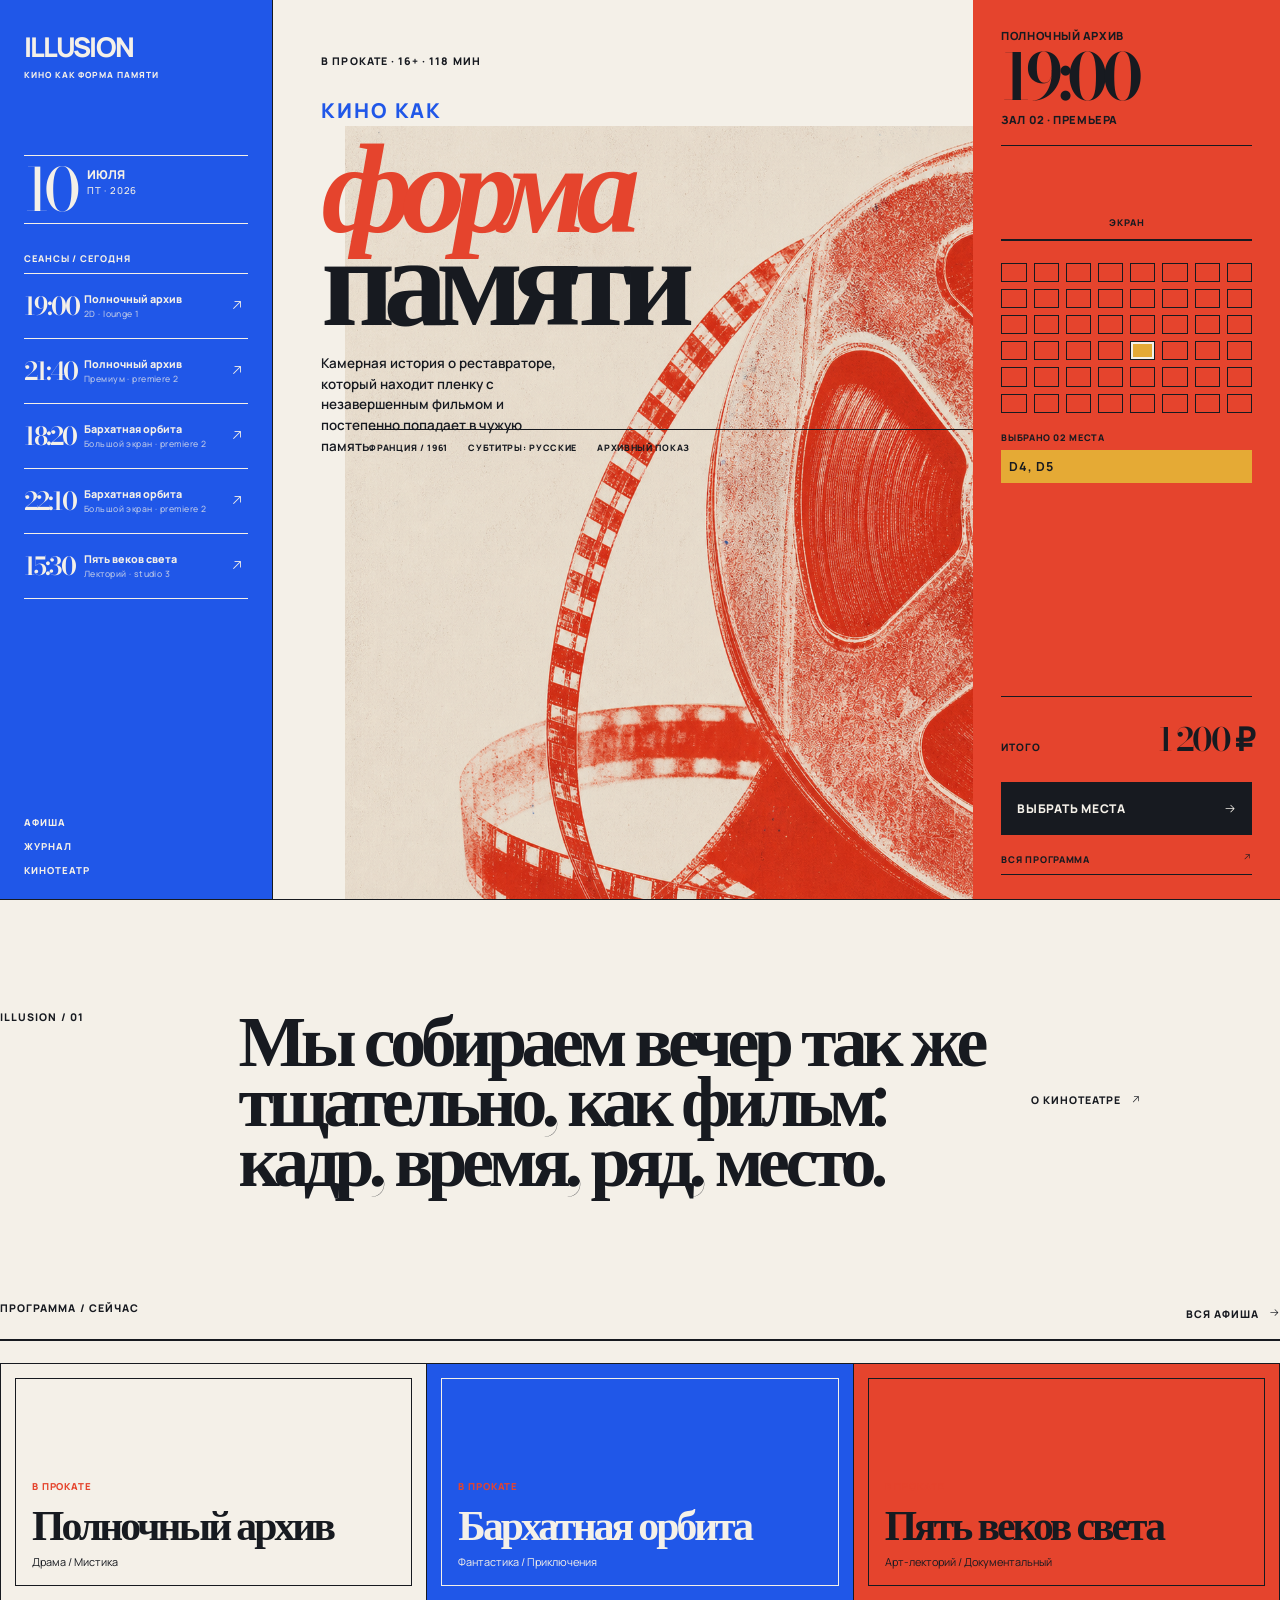
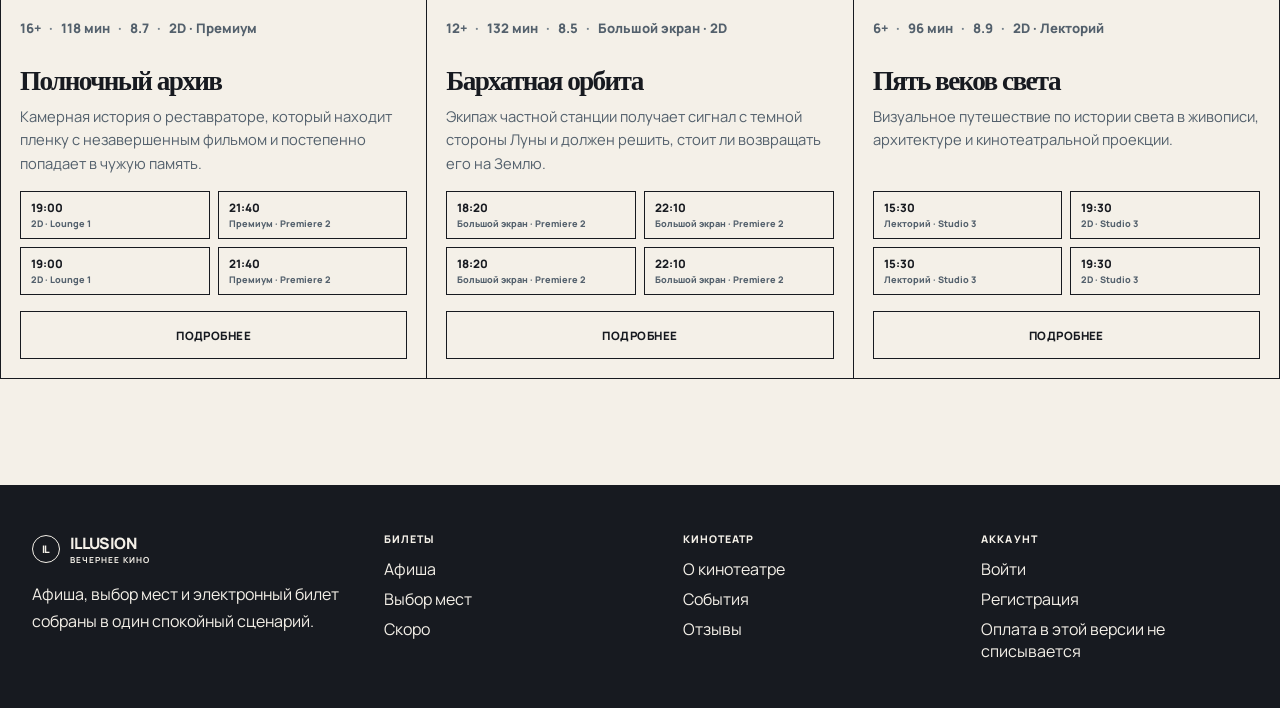
==== index.html @ bfe4eec3 "Publish static ILLUSION Vercel build" ====
<!doctype html>
<html lang="ru">
  <head>
    <meta charset="UTF-8" />
    <meta name="viewport" content="width=device-width, initial-scale=1.0" />
    <meta
      name="description"
      content="ILLUSION Cinema - афиша, выбор мест и электронный билет для камерного кинотеатра."
    />
    <title>ILLUSION Cinema - афиша и билеты</title>
    <link rel="preconnect" href="https://fonts.googleapis.com" />
    <link rel="preconnect" href="https://fonts.gstatic.com" crossorigin />
    <link
      href="https://fonts.googleapis.com/css2?family=Cormorant+Garamond:wght@600;700&family=Manrope:wght@400;500;600;700;800&display=swap"
      rel="stylesheet"
    />
    <script type="module" crossorigin src="/assets/main-D0uCwnhY.js"></script>
    <link rel="stylesheet" crossorigin href="/assets/main-C3A4e_gf.css">
  </head>
  <body data-page="home">
    <div id="site-header"></div>
    <main id="app" tabindex="-1"></main>
    <div id="site-footer"></div>
    <div id="toast-root" aria-live="polite" aria-atomic="true"></div>
  </body>
</html>
---- assets/main-C3A4e_gf.css ----
@import "https://fonts.googleapis.com/css2?family=Bodoni+Moda:opsz,wght@6..96,500;6..96,600;6..96,700&family=Manrope:wght@400;500;600;700;800&display=swap";@font-face{font-family:Phosphor;src:url(/assets/Phosphor-DtdjzkpE.woff2)format("woff2"),url(/assets/Phosphor-BdqudwT5.woff)format("woff"),url(/assets/Phosphor-CDxgqcPu.ttf)format("truetype"),url(/assets/Phosphor-BXRFlF4V.svg#Phosphor)format("svg");font-weight:400;font-style:normal;font-display:block}.ph{speak:never;font-variant:normal;text-transform:none;letter-spacing:0;-webkit-font-feature-settings:"liga";-moz-font-feature-settings:"liga=1";-moz-font-feature-settings:"liga";-ms-font-feature-settings:"liga" 1;font-feature-settings:"liga";-webkit-font-variant-ligatures:discretionary-ligatures;font-variant-ligatures:discretionary-ligatures;-webkit-font-smoothing:antialiased;-moz-osx-font-smoothing:grayscale;font-style:normal;font-weight:400;line-height:1;font-family:Phosphor!important}.ph.ph-acorn:before{content:""}.ph.ph-address-book:before{content:""}.ph.ph-address-book-tabs:before{content:""}.ph.ph-air-traffic-control:before{content:""}.ph.ph-airplane:before{content:""}.ph.ph-airplane-in-flight:before{content:""}.ph.ph-airplane-landing:before{content:""}.ph.ph-airplane-takeoff:before{content:""}.ph.ph-airplane-taxiing:before{content:""}.ph.ph-airplane-tilt:before{content:""}.ph.ph-airplay:before{content:""}.ph.ph-alarm:before{content:""}.ph.ph-alien:before{content:""}.ph.ph-align-bottom:before{content:""}.ph.ph-align-bottom-simple:before{content:""}.ph.ph-align-center-horizontal:before{content:""}.ph.ph-align-center-horizontal-simple:before{content:""}.ph.ph-align-center-vertical:before{content:""}.ph.ph-align-center-vertical-simple:before{content:""}.ph.ph-align-left:before{content:""}.ph.ph-align-left-simple:before{content:""}.ph.ph-align-right:before{content:""}.ph.ph-align-right-simple:before{content:""}.ph.ph-align-top:before{content:""}.ph.ph-align-top-simple:before{content:""}.ph.ph-amazon-logo:before{content:""}.ph.ph-ambulance:before{content:""}.ph.ph-anchor:before{content:""}.ph.ph-anchor-simple:before{content:""}.ph.ph-android-logo:before{content:""}.ph.ph-angle:before{content:""}.ph.ph-angular-logo:before{content:""}.ph.ph-aperture:before{content:""}.ph.ph-app-store-logo:before{content:""}.ph.ph-app-window:before{content:""}.ph.ph-apple-logo:before{content:""}.ph.ph-apple-podcasts-logo:before{content:""}.ph.ph-approximate-equals:before{content:""}.ph.ph-archive:before{content:""}.ph.ph-armchair:before{content:""}.ph.ph-arrow-arc-left:before{content:""}.ph.ph-arrow-arc-right:before{content:""}.ph.ph-arrow-bend-double-up-left:before{content:""}.ph.ph-arrow-bend-double-up-right:before{content:""}.ph.ph-arrow-bend-down-left:before{content:""}.ph.ph-arrow-bend-down-right:before{content:""}.ph.ph-arrow-bend-left-down:before{content:""}.ph.ph-arrow-bend-left-up:before{content:""}.ph.ph-arrow-bend-right-down:before{content:""}.ph.ph-arrow-bend-right-up:before{content:""}.ph.ph-arrow-bend-up-left:before{content:""}.ph.ph-arrow-bend-up-right:before{content:""}.ph.ph-arrow-circle-down:before{content:""}.ph.ph-arrow-circle-down-left:before{content:""}.ph.ph-arrow-circle-down-right:before{content:""}.ph.ph-arrow-circle-left:before{content:""}.ph.ph-arrow-circle-right:before{content:""}.ph.ph-arrow-circle-up:before{content:""}.ph.ph-arrow-circle-up-left:before{content:""}.ph.ph-arrow-circle-up-right:before{content:""}.ph.ph-arrow-clockwise:before{content:""}.ph.ph-arrow-counter-clockwise:before{content:""}.ph.ph-arrow-down:before{content:""}.ph.ph-arrow-down-left:before{content:""}.ph.ph-arrow-down-right:before{content:""}.ph.ph-arrow-elbow-down-left:before{content:""}.ph.ph-arrow-elbow-down-right:before{content:""}.ph.ph-arrow-elbow-left:before{content:""}.ph.ph-arrow-elbow-left-down:before{content:""}.ph.ph-arrow-elbow-left-up:before{content:""}.ph.ph-arrow-elbow-right:before{content:""}.ph.ph-arrow-elbow-right-down:before{content:""}.ph.ph-arrow-elbow-right-up:before{content:""}.ph.ph-arrow-elbow-up-left:before{content:""}.ph.ph-arrow-elbow-up-right:before{content:""}.ph.ph-arrow-fat-down:before{content:""}.ph.ph-arrow-fat-left:before{content:""}.ph.ph-arrow-fat-line-down:before{content:""}.ph.ph-arrow-fat-line-left:before{content:""}.ph.ph-arrow-fat-line-right:before{content:""}.ph.ph-arrow-fat-line-up:before{content:""}.ph.ph-arrow-fat-lines-down:before{content:""}.ph.ph-arrow-fat-lines-left:before{content:""}.ph.ph-arrow-fat-lines-right:before{content:""}.ph.ph-arrow-fat-lines-up:before{content:""}.ph.ph-arrow-fat-right:before{content:""}.ph.ph-arrow-fat-up:before{content:""}.ph.ph-arrow-left:before{content:""}.ph.ph-arrow-line-down:before{content:""}.ph.ph-arrow-line-down-left:before{content:""}.ph.ph-arrow-line-down-right:before{content:""}.ph.ph-arrow-line-left:before{content:""}.ph.ph-arrow-line-right:before{content:""}.ph.ph-arrow-line-up:before{content:""}.ph.ph-arrow-line-up-left:before{content:""}.ph.ph-arrow-line-up-right:before{content:""}.ph.ph-arrow-right:before{content:""}.ph.ph-arrow-square-down:before{content:""}.ph.ph-arrow-square-down-left:before{content:""}.ph.ph-arrow-square-down-right:before{content:""}.ph.ph-arrow-square-in:before{content:""}.ph.ph-arrow-square-left:before{content:""}.ph.ph-arrow-square-out:before{content:""}.ph.ph-arrow-square-right:before{content:""}.ph.ph-arrow-square-up:before{content:""}.ph.ph-arrow-square-up-left:before{content:""}.ph.ph-arrow-square-up-right:before{content:""}.ph.ph-arrow-u-down-left:before{content:""}.ph.ph-arrow-u-down-right:before{content:""}.ph.ph-arrow-u-left-down:before{content:""}.ph.ph-arrow-u-left-up:before{content:""}.ph.ph-arrow-u-right-down:before{content:""}.ph.ph-arrow-u-right-up:before{content:""}.ph.ph-arrow-u-up-left:before{content:""}.ph.ph-arrow-u-up-right:before{content:""}.ph.ph-arrow-up:before{content:""}.ph.ph-arrow-up-left:before{content:""}.ph.ph-arrow-up-right:before{content:""}.ph.ph-arrows-clockwise:before{content:""}.ph.ph-arrows-counter-clockwise:before{content:""}.ph.ph-arrows-down-up:before{content:""}.ph.ph-arrows-horizontal:before{content:""}.ph.ph-arrows-in:before{content:""}.ph.ph-arrows-in-cardinal:before{content:""}.ph.ph-arrows-in-line-horizontal:before{content:""}.ph.ph-arrows-in-line-vertical:before{content:""}.ph.ph-arrows-in-simple:before{content:""}.ph.ph-arrows-left-right:before{content:""}.ph.ph-arrows-merge:before{content:""}.ph.ph-arrows-out:before{content:""}.ph.ph-arrows-out-cardinal:before{content:""}.ph.ph-arrows-out-line-horizontal:before{content:""}.ph.ph-arrows-out-line-vertical:before{content:""}.ph.ph-arrows-out-simple:before{content:""}.ph.ph-arrows-split:before{content:""}.ph.ph-arrows-vertical:before{content:""}.ph.ph-article:before{content:""}.ph.ph-article-medium:before{content:""}.ph.ph-article-ny-times:before{content:""}.ph.ph-asclepius:before,.ph.ph-caduceus:before{content:""}.ph.ph-asterisk:before{content:""}.ph.ph-asterisk-simple:before{content:""}.ph.ph-at:before{content:""}.ph.ph-atom:before{content:""}.ph.ph-avocado:before{content:""}.ph.ph-axe:before{content:""}.ph.ph-baby:before{content:""}.ph.ph-baby-carriage:before{content:""}.ph.ph-backpack:before{content:""}.ph.ph-backspace:before{content:""}.ph.ph-bag:before{content:""}.ph.ph-bag-simple:before{content:""}.ph.ph-balloon:before{content:""}.ph.ph-bandaids:before{content:""}.ph.ph-bank:before{content:""}.ph.ph-barbell:before{content:""}.ph.ph-barcode:before{content:""}.ph.ph-barn:before{content:""}.ph.ph-barricade:before{content:""}.ph.ph-baseball:before{content:""}.ph.ph-baseball-cap:before{content:""}.ph.ph-baseball-helmet:before{content:""}.ph.ph-basket:before{content:""}.ph.ph-basketball:before{content:""}.ph.ph-bathtub:before{content:""}.ph.ph-battery-charging:before{content:""}.ph.ph-battery-charging-vertical:before{content:""}.ph.ph-battery-empty:before{content:""}.ph.ph-battery-full:before{content:""}.ph.ph-battery-high:before{content:""}.ph.ph-battery-low:before{content:""}.ph.ph-battery-medium:before{content:""}.ph.ph-battery-plus:before{content:""}.ph.ph-battery-plus-vertical:before{content:""}.ph.ph-battery-vertical-empty:before{content:""}.ph.ph-battery-vertical-full:before{content:""}.ph.ph-battery-vertical-high:before{content:""}.ph.ph-battery-vertical-low:before{content:""}.ph.ph-battery-vertical-medium:before{content:""}.ph.ph-battery-warning:before{content:""}.ph.ph-battery-warning-vertical:before{content:""}.ph.ph-beach-ball:before{content:""}.ph.ph-beanie:before{content:""}.ph.ph-bed:before{content:""}.ph.ph-beer-bottle:before{content:""}.ph.ph-beer-stein:before{content:""}.ph.ph-behance-logo:before{content:""}.ph.ph-bell:before{content:""}.ph.ph-bell-ringing:before{content:""}.ph.ph-bell-simple:before{content:""}.ph.ph-bell-simple-ringing:before{content:""}.ph.ph-bell-simple-slash:before{content:""}.ph.ph-bell-simple-z:before{content:""}.ph.ph-bell-slash:before{content:""}.ph.ph-bell-z:before{content:""}.ph.ph-belt:before{content:""}.ph.ph-bezier-curve:before{content:""}.ph.ph-bicycle:before{content:""}.ph.ph-binary:before{content:""}.ph.ph-binoculars:before{content:""}.ph.ph-biohazard:before{content:""}.ph.ph-bird:before{content:""}.ph.ph-blueprint:before{content:""}.ph.ph-bluetooth:before{content:""}.ph.ph-bluetooth-connected:before{content:""}.ph.ph-bluetooth-slash:before{content:""}.ph.ph-bluetooth-x:before{content:""}.ph.ph-boat:before{content:""}.ph.ph-bomb:before{content:""}.ph.ph-bone:before{content:""}.ph.ph-book:before{content:""}.ph.ph-book-bookmark:before{content:""}.ph.ph-book-open:before{content:""}.ph.ph-book-open-text:before{content:""}.ph.ph-book-open-user:before{content:""}.ph.ph-bookmark:before{content:""}.ph.ph-bookmark-simple:before{content:""}.ph.ph-bookmarks:before{content:""}.ph.ph-bookmarks-simple:before{content:""}.ph.ph-books:before{content:""}.ph.ph-boot:before{content:""}.ph.ph-boules:before{content:""}.ph.ph-bounding-box:before{content:""}.ph.ph-bowl-food:before{content:""}.ph.ph-bowl-steam:before{content:""}.ph.ph-bowling-ball:before{content:""}.ph.ph-box-arrow-down:before,.ph.ph-archive-box:before{content:""}.ph.ph-box-arrow-up:before{content:""}.ph.ph-boxing-glove:before{content:""}.ph.ph-brackets-angle:before{content:""}.ph.ph-brackets-curly:before{content:""}.ph.ph-brackets-round:before{content:""}.ph.ph-brackets-square:before{content:""}.ph.ph-brain:before{content:""}.ph.ph-brandy:before{content:""}.ph.ph-bread:before{content:""}.ph.ph-bridge:before{content:""}.ph.ph-briefcase:before{content:""}.ph.ph-briefcase-metal:before{content:""}.ph.ph-broadcast:before{content:""}.ph.ph-broom:before{content:""}.ph.ph-browser:before{content:""}.ph.ph-browsers:before{content:""}.ph.ph-bug:before{content:""}.ph.ph-bug-beetle:before{content:""}.ph.ph-bug-droid:before{content:""}.ph.ph-building:before{content:""}.ph.ph-building-apartment:before{content:""}.ph.ph-building-office:before{content:""}.ph.ph-buildings:before{content:""}.ph.ph-bulldozer:before{content:""}.ph.ph-bus:before{content:""}.ph.ph-butterfly:before{content:""}.ph.ph-cable-car:before{content:""}.ph.ph-cactus:before{content:""}.ph.ph-cake:before{content:""}.ph.ph-calculator:before{content:""}.ph.ph-calendar:before{content:""}.ph.ph-calendar-blank:before{content:""}.ph.ph-calendar-check:before{content:""}.ph.ph-calendar-dot:before{content:""}.ph.ph-calendar-dots:before{content:""}.ph.ph-calendar-heart:before{content:""}.ph.ph-calendar-minus:before{content:""}.ph.ph-calendar-plus:before{content:""}.ph.ph-calendar-slash:before{content:""}.ph.ph-calendar-star:before{content:""}.ph.ph-calendar-x:before{content:""}.ph.ph-call-bell:before{content:""}.ph.ph-camera:before{content:""}.ph.ph-camera-plus:before{content:""}.ph.ph-camera-rotate:before{content:""}.ph.ph-camera-slash:before{content:""}.ph.ph-campfire:before{content:""}.ph.ph-car:before{content:""}.ph.ph-car-battery:before{content:""}.ph.ph-car-profile:before{content:""}.ph.ph-car-simple:before{content:""}.ph.ph-cardholder:before{content:""}.ph.ph-cards:before{content:""}.ph.ph-cards-three:before{content:""}.ph.ph-caret-circle-double-down:before{content:""}.ph.ph-caret-circle-double-left:before{content:""}.ph.ph-caret-circle-double-right:before{content:""}.ph.ph-caret-circle-double-up:before{content:""}.ph.ph-caret-circle-down:before{content:""}.ph.ph-caret-circle-left:before{content:""}.ph.ph-caret-circle-right:before{content:""}.ph.ph-caret-circle-up:before{content:""}.ph.ph-caret-circle-up-down:before{content:""}.ph.ph-caret-double-down:before{content:""}.ph.ph-caret-double-left:before{content:""}.ph.ph-caret-double-right:before{content:""}.ph.ph-caret-double-up:before{content:""}.ph.ph-caret-down:before{content:""}.ph.ph-caret-left:before{content:""}.ph.ph-caret-line-down:before{content:""}.ph.ph-caret-line-left:before{content:""}.ph.ph-caret-line-right:before{content:""}.ph.ph-caret-line-up:before{content:""}.ph.ph-caret-right:before{content:""}.ph.ph-caret-up:before{content:""}.ph.ph-caret-up-down:before{content:""}.ph.ph-carrot:before{content:""}.ph.ph-cash-register:before{content:""}.ph.ph-cassette-tape:before{content:""}.ph.ph-castle-turret:before{content:""}.ph.ph-cat:before{content:""}.ph.ph-cell-signal-full:before{content:""}.ph.ph-cell-signal-high:before{content:""}.ph.ph-cell-signal-low:before{content:""}.ph.ph-cell-signal-medium:before{content:""}.ph.ph-cell-signal-none:before{content:""}.ph.ph-cell-signal-slash:before{content:""}.ph.ph-cell-signal-x:before{content:""}.ph.ph-cell-tower:before{content:""}.ph.ph-certificate:before{content:""}.ph.ph-chair:before{content:""}.ph.ph-chalkboard:before{content:""}.ph.ph-chalkboard-simple:before{content:""}.ph.ph-chalkboard-teacher:before{content:""}.ph.ph-champagne:before{content:""}.ph.ph-charging-station:before{content:""}.ph.ph-chart-bar:before{content:""}.ph.ph-chart-bar-horizontal:before{content:""}.ph.ph-chart-donut:before{content:""}.ph.ph-chart-line:before{content:""}.ph.ph-chart-line-down:before{content:""}.ph.ph-chart-line-up:before{content:""}.ph.ph-chart-pie:before{content:""}.ph.ph-chart-pie-slice:before{content:""}.ph.ph-chart-polar:before{content:""}.ph.ph-chart-scatter:before{content:""}.ph.ph-chat:before{content:""}.ph.ph-chat-centered:before{content:""}.ph.ph-chat-centered-dots:before{content:""}.ph.ph-chat-centered-slash:before{content:""}.ph.ph-chat-centered-text:before{content:""}.ph.ph-chat-circle:before{content:""}.ph.ph-chat-circle-dots:before{content:""}.ph.ph-chat-circle-slash:before{content:""}.ph.ph-chat-circle-text:before{content:""}.ph.ph-chat-dots:before{content:""}.ph.ph-chat-slash:before{content:""}.ph.ph-chat-teardrop:before{content:""}.ph.ph-chat-teardrop-dots:before{content:""}.ph.ph-chat-teardrop-slash:before{content:""}.ph.ph-chat-teardrop-text:before{content:""}.ph.ph-chat-text:before{content:""}.ph.ph-chats:before{content:""}.ph.ph-chats-circle:before{content:""}.ph.ph-chats-teardrop:before{content:""}.ph.ph-check:before{content:""}.ph.ph-check-circle:before{content:""}.ph.ph-check-fat:before{content:""}.ph.ph-check-square:before{content:""}.ph.ph-check-square-offset:before{content:""}.ph.ph-checkerboard:before{content:""}.ph.ph-checks:before{content:""}.ph.ph-cheers:before{content:""}.ph.ph-cheese:before{content:""}.ph.ph-chef-hat:before{content:""}.ph.ph-cherries:before{content:""}.ph.ph-church:before{content:""}.ph.ph-cigarette:before{content:""}.ph.ph-cigarette-slash:before{content:""}.ph.ph-circle:before{content:""}.ph.ph-circle-dashed:before{content:""}.ph.ph-circle-half:before{content:""}.ph.ph-circle-half-tilt:before{content:""}.ph.ph-circle-notch:before{content:""}.ph.ph-circles-four:before{content:""}.ph.ph-circles-three:before{content:""}.ph.ph-circles-three-plus:before{content:""}.ph.ph-circuitry:before{content:""}.ph.ph-city:before{content:""}.ph.ph-clipboard:before{content:""}.ph.ph-clipboard-text:before{content:""}.ph.ph-clock:before{content:""}.ph.ph-clock-afternoon:before{content:""}.ph.ph-clock-clockwise:before{content:""}.ph.ph-clock-countdown:before{content:""}.ph.ph-clock-counter-clockwise:before{content:""}.ph.ph-clock-user:before{content:""}.ph.ph-closed-captioning:before{content:""}.ph.ph-cloud:before{content:""}.ph.ph-cloud-arrow-down:before{content:""}.ph.ph-cloud-arrow-up:before{content:""}.ph.ph-cloud-check:before{content:""}.ph.ph-cloud-fog:before{content:""}.ph.ph-cloud-lightning:before{content:""}.ph.ph-cloud-moon:before{content:""}.ph.ph-cloud-rain:before{content:""}.ph.ph-cloud-slash:before{content:""}.ph.ph-cloud-snow:before{content:""}.ph.ph-cloud-sun:before{content:""}.ph.ph-cloud-warning:before{content:""}.ph.ph-cloud-x:before{content:""}.ph.ph-clover:before{content:""}.ph.ph-club:before{content:""}.ph.ph-coat-hanger:before{content:""}.ph.ph-coda-logo:before{content:""}.ph.ph-code:before{content:""}.ph.ph-code-block:before{content:""}.ph.ph-code-simple:before{content:""}.ph.ph-codepen-logo:before{content:""}.ph.ph-codesandbox-logo:before{content:""}.ph.ph-coffee:before{content:""}.ph.ph-coffee-bean:before{content:""}.ph.ph-coin:before{content:""}.ph.ph-coin-vertical:before{content:""}.ph.ph-coins:before{content:""}.ph.ph-columns:before{content:""}.ph.ph-columns-plus-left:before{content:""}.ph.ph-columns-plus-right:before{content:""}.ph.ph-command:before{content:""}.ph.ph-compass:before{content:""}.ph.ph-compass-rose:before{content:""}.ph.ph-compass-tool:before{content:""}.ph.ph-computer-tower:before{content:""}.ph.ph-confetti:before{content:""}.ph.ph-contactless-payment:before{content:""}.ph.ph-control:before{content:""}.ph.ph-cookie:before{content:""}.ph.ph-cooking-pot:before{content:""}.ph.ph-copy:before{content:""}.ph.ph-copy-simple:before{content:""}.ph.ph-copyleft:before{content:""}.ph.ph-copyright:before{content:""}.ph.ph-corners-in:before{content:""}.ph.ph-corners-out:before{content:""}.ph.ph-couch:before{content:""}.ph.ph-court-basketball:before{content:""}.ph.ph-cow:before{content:""}.ph.ph-cowboy-hat:before{content:""}.ph.ph-cpu:before{content:""}.ph.ph-crane:before{content:""}.ph.ph-crane-tower:before{content:""}.ph.ph-credit-card:before{content:""}.ph.ph-cricket:before{content:""}.ph.ph-crop:before{content:""}.ph.ph-cross:before{content:""}.ph.ph-crosshair:before{content:""}.ph.ph-crosshair-simple:before{content:""}.ph.ph-crown:before{content:""}.ph.ph-crown-cross:before{content:""}.ph.ph-crown-simple:before{content:""}.ph.ph-cube:before{content:""}.ph.ph-cube-focus:before{content:""}.ph.ph-cube-transparent:before{content:""}.ph.ph-currency-btc:before{content:""}.ph.ph-currency-circle-dollar:before{content:""}.ph.ph-currency-cny:before{content:""}.ph.ph-currency-dollar:before{content:""}.ph.ph-currency-dollar-simple:before{content:""}.ph.ph-currency-eth:before{content:""}.ph.ph-currency-eur:before{content:""}.ph.ph-currency-gbp:before{content:""}.ph.ph-currency-inr:before{content:""}.ph.ph-currency-jpy:before{content:""}.ph.ph-currency-krw:before{content:""}.ph.ph-currency-kzt:before{content:""}.ph.ph-currency-ngn:before{content:""}.ph.ph-currency-rub:before{content:""}.ph.ph-cursor:before{content:""}.ph.ph-cursor-click:before{content:""}.ph.ph-cursor-text:before{content:""}.ph.ph-cylinder:before{content:""}.ph.ph-database:before{content:""}.ph.ph-desk:before{content:""}.ph.ph-desktop:before{content:""}.ph.ph-desktop-tower:before{content:""}.ph.ph-detective:before{content:""}.ph.ph-dev-to-logo:before{content:""}.ph.ph-device-mobile:before{content:""}.ph.ph-device-mobile-camera:before{content:""}.ph.ph-device-mobile-slash:before{content:""}.ph.ph-device-mobile-speaker:before{content:""}.ph.ph-device-rotate:before{content:""}.ph.ph-device-tablet:before{content:""}.ph.ph-device-tablet-camera:before{content:""}.ph.ph-device-tablet-speaker:before{content:""}.ph.ph-devices:before{content:""}.ph.ph-diamond:before{content:""}.ph.ph-diamonds-four:before{content:""}.ph.ph-dice-five:before{content:""}.ph.ph-dice-four:before{content:""}.ph.ph-dice-one:before{content:""}.ph.ph-dice-six:before{content:""}.ph.ph-dice-three:before{content:""}.ph.ph-dice-two:before{content:""}.ph.ph-disc:before{content:""}.ph.ph-disco-ball:before{content:""}.ph.ph-discord-logo:before{content:""}.ph.ph-divide:before{content:""}.ph.ph-dna:before{content:""}.ph.ph-dog:before{content:""}.ph.ph-door:before{content:""}.ph.ph-door-open:before{content:""}.ph.ph-dot:before{content:""}.ph.ph-dot-outline:before{content:""}.ph.ph-dots-nine:before{content:""}.ph.ph-dots-six:before{content:""}.ph.ph-dots-six-vertical:before{content:""}.ph.ph-dots-three:before{content:""}.ph.ph-dots-three-circle:before{content:""}.ph.ph-dots-three-circle-vertical:before{content:""}.ph.ph-dots-three-outline:before{content:""}.ph.ph-dots-three-outline-vertical:before{content:""}.ph.ph-dots-three-vertical:before{content:""}.ph.ph-download:before{content:""}.ph.ph-download-simple:before{content:""}.ph.ph-dress:before{content:""}.ph.ph-dresser:before{content:""}.ph.ph-dribbble-logo:before{content:""}.ph.ph-drone:before{content:""}.ph.ph-drop:before{content:""}.ph.ph-drop-half:before{content:""}.ph.ph-drop-half-bottom:before{content:""}.ph.ph-drop-simple:before{content:""}.ph.ph-drop-slash:before{content:""}.ph.ph-dropbox-logo:before{content:""}.ph.ph-ear:before{content:""}.ph.ph-ear-slash:before{content:""}.ph.ph-egg:before{content:""}.ph.ph-egg-crack:before{content:""}.ph.ph-eject:before{content:""}.ph.ph-eject-simple:before{content:""}.ph.ph-elevator:before{content:""}.ph.ph-empty:before{content:""}.ph.ph-engine:before{content:""}.ph.ph-envelope:before{content:""}.ph.ph-envelope-open:before{content:""}.ph.ph-envelope-simple:before{content:""}.ph.ph-envelope-simple-open:before{content:""}.ph.ph-equalizer:before{content:""}.ph.ph-equals:before{content:""}.ph.ph-eraser:before{content:""}.ph.ph-escalator-down:before{content:""}.ph.ph-escalator-up:before{content:""}.ph.ph-exam:before{content:""}.ph.ph-exclamation-mark:before{content:""}.ph.ph-exclude:before{content:""}.ph.ph-exclude-square:before{content:""}.ph.ph-export:before{content:""}.ph.ph-eye:before{content:""}.ph.ph-eye-closed:before{content:""}.ph.ph-eye-slash:before{content:""}.ph.ph-eyedropper:before{content:""}.ph.ph-eyedropper-sample:before{content:""}.ph.ph-eyeglasses:before{content:""}.ph.ph-eyes:before{content:""}.ph.ph-face-mask:before{content:""}.ph.ph-facebook-logo:before{content:""}.ph.ph-factory:before{content:""}.ph.ph-faders:before{content:""}.ph.ph-faders-horizontal:before{content:""}.ph.ph-fallout-shelter:before{content:""}.ph.ph-fan:before{content:""}.ph.ph-farm:before{content:""}.ph.ph-fast-forward:before{content:""}.ph.ph-fast-forward-circle:before{content:""}.ph.ph-feather:before{content:""}.ph.ph-fediverse-logo:before{content:""}.ph.ph-figma-logo:before{content:""}.ph.ph-file:before{content:""}.ph.ph-file-archive:before{content:""}.ph.ph-file-arrow-down:before{content:""}.ph.ph-file-arrow-up:before{content:""}.ph.ph-file-audio:before{content:""}.ph.ph-file-c:before{content:""}.ph.ph-file-c-sharp:before{content:""}.ph.ph-file-cloud:before{content:""}.ph.ph-file-code:before{content:""}.ph.ph-file-cpp:before{content:""}.ph.ph-file-css:before{content:""}.ph.ph-file-csv:before{content:""}.ph.ph-file-dashed:before,.ph.ph-file-dotted:before{content:""}.ph.ph-file-doc:before{content:""}.ph.ph-file-html:before{content:""}.ph.ph-file-image:before{content:""}.ph.ph-file-ini:before{content:""}.ph.ph-file-jpg:before{content:""}.ph.ph-file-js:before{content:""}.ph.ph-file-jsx:before{content:""}.ph.ph-file-lock:before{content:""}.ph.ph-file-magnifying-glass:before,.ph.ph-file-search:before{content:""}.ph.ph-file-md:before{content:""}.ph.ph-file-minus:before{content:""}.ph.ph-file-pdf:before{content:""}.ph.ph-file-plus:before{content:""}.ph.ph-file-png:before{content:""}.ph.ph-file-ppt:before{content:""}.ph.ph-file-py:before{content:""}.ph.ph-file-rs:before{content:""}.ph.ph-file-sql:before{content:""}.ph.ph-file-svg:before{content:""}.ph.ph-file-text:before{content:""}.ph.ph-file-ts:before{content:""}.ph.ph-file-tsx:before{content:""}.ph.ph-file-txt:before{content:""}.ph.ph-file-video:before{content:""}.ph.ph-file-vue:before{content:""}.ph.ph-file-x:before{content:""}.ph.ph-file-xls:before{content:""}.ph.ph-file-zip:before{content:""}.ph.ph-files:before{content:""}.ph.ph-film-reel:before{content:""}.ph.ph-film-script:before{content:""}.ph.ph-film-slate:before{content:""}.ph.ph-film-strip:before{content:""}.ph.ph-fingerprint:before{content:""}.ph.ph-fingerprint-simple:before{content:""}.ph.ph-finn-the-human:before{content:""}.ph.ph-fire:before{content:""}.ph.ph-fire-extinguisher:before{content:""}.ph.ph-fire-simple:before{content:""}.ph.ph-fire-truck:before{content:""}.ph.ph-first-aid:before{content:""}.ph.ph-first-aid-kit:before{content:""}.ph.ph-fish:before{content:""}.ph.ph-fish-simple:before{content:""}.ph.ph-flag:before{content:""}.ph.ph-flag-banner:before{content:""}.ph.ph-flag-banner-fold:before{content:""}.ph.ph-flag-checkered:before{content:""}.ph.ph-flag-pennant:before{content:""}.ph.ph-flame:before{content:""}.ph.ph-flashlight:before{content:""}.ph.ph-flask:before{content:""}.ph.ph-flip-horizontal:before{content:""}.ph.ph-flip-vertical:before{content:""}.ph.ph-floppy-disk:before{content:""}.ph.ph-floppy-disk-back:before{content:""}.ph.ph-flow-arrow:before{content:""}.ph.ph-flower:before{content:""}.ph.ph-flower-lotus:before{content:""}.ph.ph-flower-tulip:before{content:""}.ph.ph-flying-saucer:before{content:""}.ph.ph-folder:before,.ph.ph-folder-notch:before{content:""}.ph.ph-folder-dashed:before,.ph.ph-folder-dotted:before{content:""}.ph.ph-folder-lock:before{content:""}.ph.ph-folder-minus:before,.ph.ph-folder-notch-minus:before{content:""}.ph.ph-folder-open:before,.ph.ph-folder-notch-open:before{content:""}.ph.ph-folder-plus:before,.ph.ph-folder-notch-plus:before{content:""}.ph.ph-folder-simple:before{content:""}.ph.ph-folder-simple-dashed:before,.ph.ph-folder-simple-dotted:before{content:""}.ph.ph-folder-simple-lock:before{content:""}.ph.ph-folder-simple-minus:before{content:""}.ph.ph-folder-simple-plus:before{content:""}.ph.ph-folder-simple-star:before{content:""}.ph.ph-folder-simple-user:before{content:""}.ph.ph-folder-star:before{content:""}.ph.ph-folder-user:before{content:""}.ph.ph-folders:before{content:""}.ph.ph-football:before{content:""}.ph.ph-football-helmet:before{content:""}.ph.ph-footprints:before{content:""}.ph.ph-fork-knife:before{content:""}.ph.ph-four-k:before{content:""}.ph.ph-frame-corners:before{content:""}.ph.ph-framer-logo:before{content:""}.ph.ph-function:before{content:""}.ph.ph-funnel:before{content:""}.ph.ph-funnel-simple:before{content:""}.ph.ph-funnel-simple-x:before{content:""}.ph.ph-funnel-x:before{content:""}.ph.ph-game-controller:before{content:""}.ph.ph-garage:before{content:""}.ph.ph-gas-can:before{content:""}.ph.ph-gas-pump:before{content:""}.ph.ph-gauge:before{content:""}.ph.ph-gavel:before{content:""}.ph.ph-gear:before{content:""}.ph.ph-gear-fine:before{content:""}.ph.ph-gear-six:before{content:""}.ph.ph-gender-female:before{content:""}.ph.ph-gender-intersex:before{content:""}.ph.ph-gender-male:before{content:""}.ph.ph-gender-neuter:before{content:""}.ph.ph-gender-nonbinary:before{content:""}.ph.ph-gender-transgender:before{content:""}.ph.ph-ghost:before{content:""}.ph.ph-gif:before{content:""}.ph.ph-gift:before{content:""}.ph.ph-git-branch:before{content:""}.ph.ph-git-commit:before{content:""}.ph.ph-git-diff:before{content:""}.ph.ph-git-fork:before{content:""}.ph.ph-git-merge:before{content:""}.ph.ph-git-pull-request:before{content:""}.ph.ph-github-logo:before{content:""}.ph.ph-gitlab-logo:before{content:""}.ph.ph-gitlab-logo-simple:before{content:""}.ph.ph-globe:before{content:""}.ph.ph-globe-hemisphere-east:before{content:""}.ph.ph-globe-hemisphere-west:before{content:""}.ph.ph-globe-simple:before{content:""}.ph.ph-globe-simple-x:before{content:""}.ph.ph-globe-stand:before{content:""}.ph.ph-globe-x:before{content:""}.ph.ph-goggles:before{content:""}.ph.ph-golf:before{content:""}.ph.ph-goodreads-logo:before{content:""}.ph.ph-google-cardboard-logo:before{content:""}.ph.ph-google-chrome-logo:before{content:""}.ph.ph-google-drive-logo:before{content:""}.ph.ph-google-logo:before{content:""}.ph.ph-google-photos-logo:before{content:""}.ph.ph-google-play-logo:before{content:""}.ph.ph-google-podcasts-logo:before{content:""}.ph.ph-gps:before{content:""}.ph.ph-gps-fix:before{content:""}.ph.ph-gps-slash:before{content:""}.ph.ph-gradient:before{content:""}.ph.ph-graduation-cap:before{content:""}.ph.ph-grains:before{content:""}.ph.ph-grains-slash:before{content:""}.ph.ph-graph:before{content:""}.ph.ph-graphics-card:before{content:""}.ph.ph-greater-than:before{content:""}.ph.ph-greater-than-or-equal:before{content:""}.ph.ph-grid-four:before{content:""}.ph.ph-grid-nine:before{content:""}.ph.ph-guitar:before{content:""}.ph.ph-hair-dryer:before{content:""}.ph.ph-hamburger:before{content:""}.ph.ph-hammer:before{content:""}.ph.ph-hand:before{content:""}.ph.ph-hand-arrow-down:before{content:""}.ph.ph-hand-arrow-up:before{content:""}.ph.ph-hand-coins:before{content:""}.ph.ph-hand-deposit:before{content:""}.ph.ph-hand-eye:before{content:""}.ph.ph-hand-fist:before{content:""}.ph.ph-hand-grabbing:before{content:""}.ph.ph-hand-heart:before{content:""}.ph.ph-hand-palm:before{content:""}.ph.ph-hand-peace:before{content:""}.ph.ph-hand-pointing:before{content:""}.ph.ph-hand-soap:before{content:""}.ph.ph-hand-swipe-left:before{content:""}.ph.ph-hand-swipe-right:before{content:""}.ph.ph-hand-tap:before{content:""}.ph.ph-hand-waving:before{content:""}.ph.ph-hand-withdraw:before{content:""}.ph.ph-handbag:before{content:""}.ph.ph-handbag-simple:before{content:""}.ph.ph-hands-clapping:before{content:""}.ph.ph-hands-praying:before{content:""}.ph.ph-handshake:before{content:""}.ph.ph-hard-drive:before{content:""}.ph.ph-hard-drives:before{content:""}.ph.ph-hard-hat:before{content:""}.ph.ph-hash:before{content:""}.ph.ph-hash-straight:before{content:""}.ph.ph-head-circuit:before{content:""}.ph.ph-headlights:before{content:""}.ph.ph-headphones:before{content:""}.ph.ph-headset:before{content:""}.ph.ph-heart:before{content:""}.ph.ph-heart-break:before{content:""}.ph.ph-heart-half:before{content:""}.ph.ph-heart-straight:before{content:""}.ph.ph-heart-straight-break:before{content:""}.ph.ph-heartbeat:before{content:""}.ph.ph-hexagon:before{content:""}.ph.ph-high-definition:before{content:""}.ph.ph-high-heel:before{content:""}.ph.ph-highlighter:before{content:""}.ph.ph-highlighter-circle:before{content:""}.ph.ph-hockey:before{content:""}.ph.ph-hoodie:before{content:""}.ph.ph-horse:before{content:""}.ph.ph-hospital:before{content:""}.ph.ph-hourglass:before{content:""}.ph.ph-hourglass-high:before{content:""}.ph.ph-hourglass-low:before{content:""}.ph.ph-hourglass-medium:before{content:""}.ph.ph-hourglass-simple:before{content:""}.ph.ph-hourglass-simple-high:before{content:""}.ph.ph-hourglass-simple-low:before{content:""}.ph.ph-hourglass-simple-medium:before{content:""}.ph.ph-house:before{content:""}.ph.ph-house-line:before{content:""}.ph.ph-house-simple:before{content:""}.ph.ph-hurricane:before{content:""}.ph.ph-ice-cream:before{content:""}.ph.ph-identification-badge:before{content:""}.ph.ph-identification-card:before{content:""}.ph.ph-image:before{content:""}.ph.ph-image-broken:before{content:""}.ph.ph-image-square:before{content:""}.ph.ph-images:before{content:""}.ph.ph-images-square:before{content:""}.ph.ph-infinity:before,.ph.ph-lemniscate:before{content:""}.ph.ph-info:before{content:""}.ph.ph-instagram-logo:before{content:""}.ph.ph-intersect:before{content:""}.ph.ph-intersect-square:before{content:""}.ph.ph-intersect-three:before{content:""}.ph.ph-intersection:before{content:""}.ph.ph-invoice:before{content:""}.ph.ph-island:before{content:""}.ph.ph-jar:before{content:""}.ph.ph-jar-label:before{content:""}.ph.ph-jeep:before{content:""}.ph.ph-joystick:before{content:""}.ph.ph-kanban:before{content:""}.ph.ph-key:before{content:""}.ph.ph-key-return:before{content:""}.ph.ph-keyboard:before{content:""}.ph.ph-keyhole:before{content:""}.ph.ph-knife:before{content:""}.ph.ph-ladder:before{content:""}.ph.ph-ladder-simple:before{content:""}.ph.ph-lamp:before{content:""}.ph.ph-lamp-pendant:before{content:""}.ph.ph-laptop:before{content:""}.ph.ph-lasso:before{content:""}.ph.ph-lastfm-logo:before{content:""}.ph.ph-layout:before{content:""}.ph.ph-leaf:before{content:""}.ph.ph-lectern:before{content:""}.ph.ph-lego:before{content:""}.ph.ph-lego-smiley:before{content:""}.ph.ph-less-than:before{content:""}.ph.ph-less-than-or-equal:before{content:""}.ph.ph-letter-circle-h:before{content:""}.ph.ph-letter-circle-p:before{content:""}.ph.ph-letter-circle-v:before{content:""}.ph.ph-lifebuoy:before{content:""}.ph.ph-lightbulb:before{content:""}.ph.ph-lightbulb-filament:before{content:""}.ph.ph-lighthouse:before{content:""}.ph.ph-lightning:before{content:""}.ph.ph-lightning-a:before{content:""}.ph.ph-lightning-slash:before{content:""}.ph.ph-line-segment:before{content:""}.ph.ph-line-segments:before{content:""}.ph.ph-line-vertical:before{content:""}.ph.ph-link:before{content:""}.ph.ph-link-break:before{content:""}.ph.ph-link-simple:before{content:""}.ph.ph-link-simple-break:before{content:""}.ph.ph-link-simple-horizontal:before{content:""}.ph.ph-link-simple-horizontal-break:before{content:""}.ph.ph-linkedin-logo:before{content:""}.ph.ph-linktree-logo:before{content:""}.ph.ph-linux-logo:before{content:""}.ph.ph-list:before{content:""}.ph.ph-list-bullets:before{content:""}.ph.ph-list-checks:before{content:""}.ph.ph-list-dashes:before{content:""}.ph.ph-list-heart:before{content:""}.ph.ph-list-magnifying-glass:before{content:""}.ph.ph-list-numbers:before{content:""}.ph.ph-list-plus:before{content:""}.ph.ph-list-star:before{content:""}.ph.ph-lock:before{content:""}.ph.ph-lock-key:before{content:""}.ph.ph-lock-key-open:before{content:""}.ph.ph-lock-laminated:before{content:""}.ph.ph-lock-laminated-open:before{content:""}.ph.ph-lock-open:before{content:""}.ph.ph-lock-simple:before{content:""}.ph.ph-lock-simple-open:before{content:""}.ph.ph-lockers:before{content:""}.ph.ph-log:before{content:""}.ph.ph-magic-wand:before{content:""}.ph.ph-magnet:before{content:""}.ph.ph-magnet-straight:before{content:""}.ph.ph-magnifying-glass:before{content:""}.ph.ph-magnifying-glass-minus:before{content:""}.ph.ph-magnifying-glass-plus:before{content:""}.ph.ph-mailbox:before{content:""}.ph.ph-map-pin:before{content:""}.ph.ph-map-pin-area:before{content:""}.ph.ph-map-pin-line:before{content:""}.ph.ph-map-pin-plus:before{content:""}.ph.ph-map-pin-simple:before{content:""}.ph.ph-map-pin-simple-area:before{content:""}.ph.ph-map-pin-simple-line:before{content:""}.ph.ph-map-trifold:before{content:""}.ph.ph-markdown-logo:before{content:""}.ph.ph-marker-circle:before{content:""}.ph.ph-martini:before{content:""}.ph.ph-mask-happy:before{content:""}.ph.ph-mask-sad:before{content:""}.ph.ph-mastodon-logo:before{content:""}.ph.ph-math-operations:before{content:""}.ph.ph-matrix-logo:before{content:""}.ph.ph-medal:before{content:""}.ph.ph-medal-military:before{content:""}.ph.ph-medium-logo:before{content:""}.ph.ph-megaphone:before{content:""}.ph.ph-megaphone-simple:before{content:""}.ph.ph-member-of:before{content:""}.ph.ph-memory:before{content:""}.ph.ph-messenger-logo:before{content:""}.ph.ph-meta-logo:before{content:""}.ph.ph-meteor:before{content:""}.ph.ph-metronome:before{content:""}.ph.ph-microphone:before{content:""}.ph.ph-microphone-slash:before{content:""}.ph.ph-microphone-stage:before{content:""}.ph.ph-microscope:before{content:""}.ph.ph-microsoft-excel-logo:before{content:""}.ph.ph-microsoft-outlook-logo:before{content:""}.ph.ph-microsoft-powerpoint-logo:before{content:""}.ph.ph-microsoft-teams-logo:before{content:""}.ph.ph-microsoft-word-logo:before{content:""}.ph.ph-minus:before{content:""}.ph.ph-minus-circle:before{content:""}.ph.ph-minus-square:before{content:""}.ph.ph-money:before{content:""}.ph.ph-money-wavy:before{content:""}.ph.ph-monitor:before{content:""}.ph.ph-monitor-arrow-up:before{content:""}.ph.ph-monitor-play:before{content:""}.ph.ph-moon:before{content:""}.ph.ph-moon-stars:before{content:""}.ph.ph-moped:before{content:""}.ph.ph-moped-front:before{content:""}.ph.ph-mosque:before{content:""}.ph.ph-motorcycle:before{content:""}.ph.ph-mountains:before{content:""}.ph.ph-mouse:before{content:""}.ph.ph-mouse-left-click:before{content:""}.ph.ph-mouse-middle-click:before{content:""}.ph.ph-mouse-right-click:before{content:""}.ph.ph-mouse-scroll:before{content:""}.ph.ph-mouse-simple:before{content:""}.ph.ph-music-note:before{content:""}.ph.ph-music-note-simple:before{content:""}.ph.ph-music-notes:before{content:""}.ph.ph-music-notes-minus:before{content:""}.ph.ph-music-notes-plus:before{content:""}.ph.ph-music-notes-simple:before{content:""}.ph.ph-navigation-arrow:before{content:""}.ph.ph-needle:before{content:""}.ph.ph-network:before{content:""}.ph.ph-network-slash:before{content:""}.ph.ph-network-x:before{content:""}.ph.ph-newspaper:before{content:""}.ph.ph-newspaper-clipping:before{content:""}.ph.ph-not-equals:before{content:""}.ph.ph-not-member-of:before{content:""}.ph.ph-not-subset-of:before{content:""}.ph.ph-not-superset-of:before{content:""}.ph.ph-notches:before{content:""}.ph.ph-note:before{content:""}.ph.ph-note-blank:before{content:""}.ph.ph-note-pencil:before{content:""}.ph.ph-notebook:before{content:""}.ph.ph-notepad:before{content:""}.ph.ph-notification:before{content:""}.ph.ph-notion-logo:before{content:""}.ph.ph-nuclear-plant:before{content:""}.ph.ph-number-circle-eight:before{content:""}.ph.ph-number-circle-five:before{content:""}.ph.ph-number-circle-four:before{content:""}.ph.ph-number-circle-nine:before{content:""}.ph.ph-number-circle-one:before{content:""}.ph.ph-number-circle-seven:before{content:""}.ph.ph-number-circle-six:before{content:""}.ph.ph-number-circle-three:before{content:""}.ph.ph-number-circle-two:before{content:""}.ph.ph-number-circle-zero:before{content:""}.ph.ph-number-eight:before{content:""}.ph.ph-number-five:before{content:""}.ph.ph-number-four:before{content:""}.ph.ph-number-nine:before{content:""}.ph.ph-number-one:before{content:""}.ph.ph-number-seven:before{content:""}.ph.ph-number-six:before{content:""}.ph.ph-number-square-eight:before{content:""}.ph.ph-number-square-five:before{content:""}.ph.ph-number-square-four:before{content:""}.ph.ph-number-square-nine:before{content:""}.ph.ph-number-square-one:before{content:""}.ph.ph-number-square-seven:before{content:""}.ph.ph-number-square-six:before{content:""}.ph.ph-number-square-three:before{content:""}.ph.ph-number-square-two:before{content:""}.ph.ph-number-square-zero:before{content:""}.ph.ph-number-three:before{content:""}.ph.ph-number-two:before{content:""}.ph.ph-number-zero:before{content:""}.ph.ph-numpad:before{content:""}.ph.ph-nut:before{content:""}.ph.ph-ny-times-logo:before{content:""}.ph.ph-octagon:before{content:""}.ph.ph-office-chair:before{content:""}.ph.ph-onigiri:before{content:""}.ph.ph-open-ai-logo:before{content:""}.ph.ph-option:before{content:""}.ph.ph-orange:before{content:""}.ph.ph-orange-slice:before{content:""}.ph.ph-oven:before{content:""}.ph.ph-package:before{content:""}.ph.ph-paint-brush:before{content:""}.ph.ph-paint-brush-broad:before{content:""}.ph.ph-paint-brush-household:before{content:""}.ph.ph-paint-bucket:before{content:""}.ph.ph-paint-roller:before{content:""}.ph.ph-palette:before{content:""}.ph.ph-panorama:before{content:""}.ph.ph-pants:before{content:""}.ph.ph-paper-plane:before{content:""}.ph.ph-paper-plane-right:before{content:""}.ph.ph-paper-plane-tilt:before{content:""}.ph.ph-paperclip:before{content:""}.ph.ph-paperclip-horizontal:before{content:""}.ph.ph-parachute:before{content:""}.ph.ph-paragraph:before{content:""}.ph.ph-parallelogram:before{content:""}.ph.ph-park:before{content:""}.ph.ph-password:before{content:""}.ph.ph-path:before{content:""}.ph.ph-patreon-logo:before{content:""}.ph.ph-pause:before{content:""}.ph.ph-pause-circle:before{content:""}.ph.ph-paw-print:before{content:""}.ph.ph-paypal-logo:before{content:""}.ph.ph-peace:before{content:""}.ph.ph-pen:before{content:""}.ph.ph-pen-nib:before{content:""}.ph.ph-pen-nib-straight:before{content:""}.ph.ph-pencil:before{content:""}.ph.ph-pencil-circle:before{content:""}.ph.ph-pencil-line:before{content:""}.ph.ph-pencil-ruler:before{content:""}.ph.ph-pencil-simple:before{content:""}.ph.ph-pencil-simple-line:before{content:""}.ph.ph-pencil-simple-slash:before{content:""}.ph.ph-pencil-slash:before{content:""}.ph.ph-pentagon:before{content:""}.ph.ph-pentagram:before{content:""}.ph.ph-pepper:before{content:""}.ph.ph-percent:before{content:""}.ph.ph-person:before{content:""}.ph.ph-person-arms-spread:before{content:""}.ph.ph-person-simple:before{content:""}.ph.ph-person-simple-bike:before{content:""}.ph.ph-person-simple-circle:before{content:""}.ph.ph-person-simple-hike:before{content:""}.ph.ph-person-simple-run:before{content:""}.ph.ph-person-simple-ski:before{content:""}.ph.ph-person-simple-snowboard:before{content:""}.ph.ph-person-simple-swim:before{content:""}.ph.ph-person-simple-tai-chi:before{content:""}.ph.ph-person-simple-throw:before{content:""}.ph.ph-person-simple-walk:before{content:""}.ph.ph-perspective:before{content:""}.ph.ph-phone:before{content:""}.ph.ph-phone-call:before{content:""}.ph.ph-phone-disconnect:before{content:""}.ph.ph-phone-incoming:before{content:""}.ph.ph-phone-list:before{content:""}.ph.ph-phone-outgoing:before{content:""}.ph.ph-phone-pause:before{content:""}.ph.ph-phone-plus:before{content:""}.ph.ph-phone-slash:before{content:""}.ph.ph-phone-transfer:before{content:""}.ph.ph-phone-x:before{content:""}.ph.ph-phosphor-logo:before{content:""}.ph.ph-pi:before{content:""}.ph.ph-piano-keys:before{content:""}.ph.ph-picnic-table:before{content:""}.ph.ph-picture-in-picture:before{content:""}.ph.ph-piggy-bank:before{content:""}.ph.ph-pill:before{content:""}.ph.ph-ping-pong:before{content:""}.ph.ph-pint-glass:before{content:""}.ph.ph-pinterest-logo:before{content:""}.ph.ph-pinwheel:before{content:""}.ph.ph-pipe:before{content:""}.ph.ph-pipe-wrench:before{content:""}.ph.ph-pix-logo:before{content:""}.ph.ph-pizza:before{content:""}.ph.ph-placeholder:before{content:""}.ph.ph-planet:before{content:""}.ph.ph-plant:before{content:""}.ph.ph-play:before{content:""}.ph.ph-play-circle:before{content:""}.ph.ph-play-pause:before{content:""}.ph.ph-playlist:before{content:""}.ph.ph-plug:before{content:""}.ph.ph-plug-charging:before{content:""}.ph.ph-plugs:before{content:""}.ph.ph-plugs-connected:before{content:""}.ph.ph-plus:before{content:""}.ph.ph-plus-circle:before{content:""}.ph.ph-plus-minus:before{content:""}.ph.ph-plus-square:before{content:""}.ph.ph-poker-chip:before{content:""}.ph.ph-police-car:before{content:""}.ph.ph-polygon:before{content:""}.ph.ph-popcorn:before{content:""}.ph.ph-popsicle:before{content:""}.ph.ph-potted-plant:before{content:""}.ph.ph-power:before{content:""}.ph.ph-prescription:before{content:""}.ph.ph-presentation:before{content:""}.ph.ph-presentation-chart:before{content:""}.ph.ph-printer:before{content:""}.ph.ph-prohibit:before{content:""}.ph.ph-prohibit-inset:before{content:""}.ph.ph-projector-screen:before{content:""}.ph.ph-projector-screen-chart:before{content:""}.ph.ph-pulse:before,.ph.ph-activity:before{content:""}.ph.ph-push-pin:before{content:""}.ph.ph-push-pin-simple:before{content:""}.ph.ph-push-pin-simple-slash:before{content:""}.ph.ph-push-pin-slash:before{content:""}.ph.ph-puzzle-piece:before{content:""}.ph.ph-qr-code:before{content:""}.ph.ph-question:before{content:""}.ph.ph-question-mark:before{content:""}.ph.ph-queue:before{content:""}.ph.ph-quotes:before{content:""}.ph.ph-rabbit:before{content:""}.ph.ph-racquet:before{content:""}.ph.ph-radical:before{content:""}.ph.ph-radio:before{content:""}.ph.ph-radio-button:before{content:""}.ph.ph-radioactive:before{content:""}.ph.ph-rainbow:before{content:""}.ph.ph-rainbow-cloud:before{content:""}.ph.ph-ranking:before{content:""}.ph.ph-read-cv-logo:before{content:""}.ph.ph-receipt:before{content:""}.ph.ph-receipt-x:before{content:""}.ph.ph-record:before{content:""}.ph.ph-rectangle:before{content:""}.ph.ph-rectangle-dashed:before{content:""}.ph.ph-recycle:before{content:""}.ph.ph-reddit-logo:before{content:""}.ph.ph-repeat:before{content:""}.ph.ph-repeat-once:before{content:""}.ph.ph-replit-logo:before{content:""}.ph.ph-resize:before{content:""}.ph.ph-rewind:before{content:""}.ph.ph-rewind-circle:before{content:""}.ph.ph-road-horizon:before{content:""}.ph.ph-robot:before{content:""}.ph.ph-rocket:before{content:""}.ph.ph-rocket-launch:before{content:""}.ph.ph-rows:before{content:""}.ph.ph-rows-plus-bottom:before{content:""}.ph.ph-rows-plus-top:before{content:""}.ph.ph-rss:before{content:""}.ph.ph-rss-simple:before{content:""}.ph.ph-rug:before{content:""}.ph.ph-ruler:before{content:""}.ph.ph-sailboat:before{content:""}.ph.ph-scales:before{content:""}.ph.ph-scan:before{content:""}.ph.ph-scan-smiley:before{content:""}.ph.ph-scissors:before{content:""}.ph.ph-scooter:before{content:""}.ph.ph-screencast:before{content:""}.ph.ph-screwdriver:before{content:""}.ph.ph-scribble:before{content:""}.ph.ph-scribble-loop:before{content:""}.ph.ph-scroll:before{content:""}.ph.ph-seal:before,.ph.ph-circle-wavy:before{content:""}.ph.ph-seal-check:before,.ph.ph-circle-wavy-check:before{content:""}.ph.ph-seal-percent:before{content:""}.ph.ph-seal-question:before,.ph.ph-circle-wavy-question:before{content:""}.ph.ph-seal-warning:before,.ph.ph-circle-wavy-warning:before{content:""}.ph.ph-seat:before{content:""}.ph.ph-seatbelt:before{content:""}.ph.ph-security-camera:before{content:""}.ph.ph-selection:before{content:""}.ph.ph-selection-all:before{content:""}.ph.ph-selection-background:before{content:""}.ph.ph-selection-foreground:before{content:""}.ph.ph-selection-inverse:before{content:""}.ph.ph-selection-plus:before{content:""}.ph.ph-selection-slash:before{content:""}.ph.ph-shapes:before{content:""}.ph.ph-share:before{content:""}.ph.ph-share-fat:before{content:""}.ph.ph-share-network:before{content:""}.ph.ph-shield:before{content:""}.ph.ph-shield-check:before{content:""}.ph.ph-shield-checkered:before{content:""}.ph.ph-shield-chevron:before{content:""}.ph.ph-shield-plus:before{content:""}.ph.ph-shield-slash:before{content:""}.ph.ph-shield-star:before{content:""}.ph.ph-shield-warning:before{content:""}.ph.ph-shipping-container:before{content:""}.ph.ph-shirt-folded:before{content:""}.ph.ph-shooting-star:before{content:""}.ph.ph-shopping-bag:before{content:""}.ph.ph-shopping-bag-open:before{content:""}.ph.ph-shopping-cart:before{content:""}.ph.ph-shopping-cart-simple:before{content:""}.ph.ph-shovel:before{content:""}.ph.ph-shower:before{content:""}.ph.ph-shrimp:before{content:""}.ph.ph-shuffle:before{content:""}.ph.ph-shuffle-angular:before{content:""}.ph.ph-shuffle-simple:before{content:""}.ph.ph-sidebar:before{content:""}.ph.ph-sidebar-simple:before{content:""}.ph.ph-sigma:before{content:""}.ph.ph-sign-in:before{content:""}.ph.ph-sign-out:before{content:""}.ph.ph-signature:before{content:""}.ph.ph-signpost:before{content:""}.ph.ph-sim-card:before{content:""}.ph.ph-siren:before{content:""}.ph.ph-sketch-logo:before{content:""}.ph.ph-skip-back:before{content:""}.ph.ph-skip-back-circle:before{content:""}.ph.ph-skip-forward:before{content:""}.ph.ph-skip-forward-circle:before{content:""}.ph.ph-skull:before{content:""}.ph.ph-skype-logo:before{content:""}.ph.ph-slack-logo:before{content:""}.ph.ph-sliders:before{content:""}.ph.ph-sliders-horizontal:before{content:""}.ph.ph-slideshow:before{content:""}.ph.ph-smiley:before{content:""}.ph.ph-smiley-angry:before{content:""}.ph.ph-smiley-blank:before{content:""}.ph.ph-smiley-meh:before{content:""}.ph.ph-smiley-melting:before{content:""}.ph.ph-smiley-nervous:before{content:""}.ph.ph-smiley-sad:before{content:""}.ph.ph-smiley-sticker:before{content:""}.ph.ph-smiley-wink:before{content:""}.ph.ph-smiley-x-eyes:before{content:""}.ph.ph-snapchat-logo:before{content:""}.ph.ph-sneaker:before{content:""}.ph.ph-sneaker-move:before{content:""}.ph.ph-snowflake:before{content:""}.ph.ph-soccer-ball:before{content:""}.ph.ph-sock:before{content:""}.ph.ph-solar-panel:before{content:""}.ph.ph-solar-roof:before{content:""}.ph.ph-sort-ascending:before{content:""}.ph.ph-sort-descending:before{content:""}.ph.ph-soundcloud-logo:before{content:""}.ph.ph-spade:before{content:""}.ph.ph-sparkle:before{content:""}.ph.ph-speaker-hifi:before{content:""}.ph.ph-speaker-high:before{content:""}.ph.ph-speaker-low:before{content:""}.ph.ph-speaker-none:before{content:""}.ph.ph-speaker-simple-high:before{content:""}.ph.ph-speaker-simple-low:before{content:""}.ph.ph-speaker-simple-none:before{content:""}.ph.ph-speaker-simple-slash:before{content:""}.ph.ph-speaker-simple-x:before{content:""}.ph.ph-speaker-slash:before{content:""}.ph.ph-speaker-x:before{content:""}.ph.ph-speedometer:before{content:""}.ph.ph-sphere:before{content:""}.ph.ph-spinner:before{content:""}.ph.ph-spinner-ball:before{content:""}.ph.ph-spinner-gap:before{content:""}.ph.ph-spiral:before{content:""}.ph.ph-split-horizontal:before{content:""}.ph.ph-split-vertical:before{content:""}.ph.ph-spotify-logo:before{content:""}.ph.ph-spray-bottle:before{content:""}.ph.ph-square:before{content:""}.ph.ph-square-half:before{content:""}.ph.ph-square-half-bottom:before{content:""}.ph.ph-square-logo:before{content:""}.ph.ph-square-split-horizontal:before{content:""}.ph.ph-square-split-vertical:before{content:""}.ph.ph-squares-four:before{content:""}.ph.ph-stack:before{content:""}.ph.ph-stack-minus:before{content:""}.ph.ph-stack-overflow-logo:before{content:""}.ph.ph-stack-plus:before{content:""}.ph.ph-stack-simple:before{content:""}.ph.ph-stairs:before{content:""}.ph.ph-stamp:before{content:""}.ph.ph-standard-definition:before{content:""}.ph.ph-star:before{content:""}.ph.ph-star-and-crescent:before{content:""}.ph.ph-star-four:before{content:""}.ph.ph-star-half:before{content:""}.ph.ph-star-of-david:before{content:""}.ph.ph-steam-logo:before{content:""}.ph.ph-steering-wheel:before{content:""}.ph.ph-steps:before{content:""}.ph.ph-stethoscope:before{content:""}.ph.ph-sticker:before{content:""}.ph.ph-stool:before{content:""}.ph.ph-stop:before{content:""}.ph.ph-stop-circle:before{content:""}.ph.ph-storefront:before{content:""}.ph.ph-strategy:before{content:""}.ph.ph-stripe-logo:before{content:""}.ph.ph-student:before{content:""}.ph.ph-subset-of:before{content:""}.ph.ph-subset-proper-of:before{content:""}.ph.ph-subtitles:before{content:""}.ph.ph-subtitles-slash:before{content:""}.ph.ph-subtract:before{content:""}.ph.ph-subtract-square:before{content:""}.ph.ph-subway:before{content:""}.ph.ph-suitcase:before{content:""}.ph.ph-suitcase-rolling:before{content:""}.ph.ph-suitcase-simple:before{content:""}.ph.ph-sun:before{content:""}.ph.ph-sun-dim:before{content:""}.ph.ph-sun-horizon:before{content:""}.ph.ph-sunglasses:before{content:""}.ph.ph-superset-of:before{content:""}.ph.ph-superset-proper-of:before{content:""}.ph.ph-swap:before{content:""}.ph.ph-swatches:before{content:""}.ph.ph-swimming-pool:before{content:""}.ph.ph-sword:before{content:""}.ph.ph-synagogue:before{content:""}.ph.ph-syringe:before{content:""}.ph.ph-t-shirt:before{content:""}.ph.ph-table:before{content:""}.ph.ph-tabs:before{content:""}.ph.ph-tag:before{content:""}.ph.ph-tag-chevron:before{content:""}.ph.ph-tag-simple:before{content:""}.ph.ph-target:before{content:""}.ph.ph-taxi:before{content:""}.ph.ph-tea-bag:before{content:""}.ph.ph-telegram-logo:before{content:""}.ph.ph-television:before{content:""}.ph.ph-television-simple:before{content:""}.ph.ph-tennis-ball:before{content:""}.ph.ph-tent:before{content:""}.ph.ph-terminal:before{content:""}.ph.ph-terminal-window:before{content:""}.ph.ph-test-tube:before{content:""}.ph.ph-text-a-underline:before{content:""}.ph.ph-text-aa:before{content:""}.ph.ph-text-align-center:before{content:""}.ph.ph-text-align-justify:before{content:""}.ph.ph-text-align-left:before{content:""}.ph.ph-text-align-right:before{content:""}.ph.ph-text-b:before,.ph.ph-text-bolder:before{content:""}.ph.ph-text-columns:before{content:""}.ph.ph-text-h:before{content:""}.ph.ph-text-h-five:before{content:""}.ph.ph-text-h-four:before{content:""}.ph.ph-text-h-one:before{content:""}.ph.ph-text-h-six:before{content:""}.ph.ph-text-h-three:before{content:""}.ph.ph-text-h-two:before{content:""}.ph.ph-text-indent:before{content:""}.ph.ph-text-italic:before{content:""}.ph.ph-text-outdent:before{content:""}.ph.ph-text-strikethrough:before{content:""}.ph.ph-text-subscript:before{content:""}.ph.ph-text-superscript:before{content:""}.ph.ph-text-t:before{content:""}.ph.ph-text-t-slash:before{content:""}.ph.ph-text-underline:before{content:""}.ph.ph-textbox:before{content:""}.ph.ph-thermometer:before{content:""}.ph.ph-thermometer-cold:before{content:""}.ph.ph-thermometer-hot:before{content:""}.ph.ph-thermometer-simple:before{content:""}.ph.ph-threads-logo:before{content:""}.ph.ph-three-d:before{content:""}.ph.ph-thumbs-down:before{content:""}.ph.ph-thumbs-up:before{content:""}.ph.ph-ticket:before{content:""}.ph.ph-tidal-logo:before{content:""}.ph.ph-tiktok-logo:before{content:""}.ph.ph-tilde:before{content:""}.ph.ph-timer:before{content:""}.ph.ph-tip-jar:before{content:""}.ph.ph-tipi:before{content:""}.ph.ph-tire:before{content:""}.ph.ph-toggle-left:before{content:""}.ph.ph-toggle-right:before{content:""}.ph.ph-toilet:before{content:""}.ph.ph-toilet-paper:before{content:""}.ph.ph-toolbox:before{content:""}.ph.ph-tooth:before{content:""}.ph.ph-tornado:before{content:""}.ph.ph-tote:before{content:""}.ph.ph-tote-simple:before{content:""}.ph.ph-towel:before{content:""}.ph.ph-tractor:before{content:""}.ph.ph-trademark:before{content:""}.ph.ph-trademark-registered:before{content:""}.ph.ph-traffic-cone:before{content:""}.ph.ph-traffic-sign:before{content:""}.ph.ph-traffic-signal:before{content:""}.ph.ph-train:before{content:""}.ph.ph-train-regional:before{content:""}.ph.ph-train-simple:before{content:""}.ph.ph-tram:before{content:""}.ph.ph-translate:before{content:""}.ph.ph-trash:before{content:""}.ph.ph-trash-simple:before{content:""}.ph.ph-tray:before{content:""}.ph.ph-tray-arrow-down:before,.ph.ph-archive-tray:before{content:""}.ph.ph-tray-arrow-up:before{content:""}.ph.ph-treasure-chest:before{content:""}.ph.ph-tree:before{content:""}.ph.ph-tree-evergreen:before{content:""}.ph.ph-tree-palm:before{content:""}.ph.ph-tree-structure:before{content:""}.ph.ph-tree-view:before{content:""}.ph.ph-trend-down:before{content:""}.ph.ph-trend-up:before{content:""}.ph.ph-triangle:before{content:""}.ph.ph-triangle-dashed:before{content:""}.ph.ph-trolley:before{content:""}.ph.ph-trolley-suitcase:before{content:""}.ph.ph-trophy:before{content:""}.ph.ph-truck:before{content:""}.ph.ph-truck-trailer:before{content:""}.ph.ph-tumblr-logo:before{content:""}.ph.ph-twitch-logo:before{content:""}.ph.ph-twitter-logo:before{content:""}.ph.ph-umbrella:before{content:""}.ph.ph-umbrella-simple:before{content:""}.ph.ph-union:before{content:""}.ph.ph-unite:before{content:""}.ph.ph-unite-square:before{content:""}.ph.ph-upload:before{content:""}.ph.ph-upload-simple:before{content:""}.ph.ph-usb:before{content:""}.ph.ph-user:before{content:""}.ph.ph-user-check:before{content:""}.ph.ph-user-circle:before{content:""}.ph.ph-user-circle-check:before{content:""}.ph.ph-user-circle-dashed:before{content:""}.ph.ph-user-circle-gear:before{content:""}.ph.ph-user-circle-minus:before{content:""}.ph.ph-user-circle-plus:before{content:""}.ph.ph-user-focus:before{content:""}.ph.ph-user-gear:before{content:""}.ph.ph-user-list:before{content:""}.ph.ph-user-minus:before{content:""}.ph.ph-user-plus:before{content:""}.ph.ph-user-rectangle:before{content:""}.ph.ph-user-sound:before{content:""}.ph.ph-user-square:before{content:""}.ph.ph-user-switch:before{content:""}.ph.ph-users:before{content:""}.ph.ph-users-four:before{content:""}.ph.ph-users-three:before{content:""}.ph.ph-van:before{content:""}.ph.ph-vault:before{content:""}.ph.ph-vector-three:before{content:""}.ph.ph-vector-two:before{content:""}.ph.ph-vibrate:before{content:""}.ph.ph-video:before{content:""}.ph.ph-video-camera:before{content:""}.ph.ph-video-camera-slash:before{content:""}.ph.ph-video-conference:before{content:""}.ph.ph-vignette:before{content:""}.ph.ph-vinyl-record:before{content:""}.ph.ph-virtual-reality:before{content:""}.ph.ph-virus:before{content:""}.ph.ph-visor:before{content:""}.ph.ph-voicemail:before{content:""}.ph.ph-volleyball:before{content:""}.ph.ph-wall:before{content:""}.ph.ph-wallet:before{content:""}.ph.ph-warehouse:before{content:""}.ph.ph-warning:before{content:""}.ph.ph-warning-circle:before{content:""}.ph.ph-warning-diamond:before{content:""}.ph.ph-warning-octagon:before{content:""}.ph.ph-washing-machine:before{content:""}.ph.ph-watch:before{content:""}.ph.ph-wave-sawtooth:before{content:""}.ph.ph-wave-sine:before{content:""}.ph.ph-wave-square:before{content:""}.ph.ph-wave-triangle:before{content:""}.ph.ph-waveform:before{content:""}.ph.ph-waveform-slash:before{content:""}.ph.ph-waves:before{content:""}.ph.ph-webcam:before{content:""}.ph.ph-webcam-slash:before{content:""}.ph.ph-webhooks-logo:before{content:""}.ph.ph-wechat-logo:before{content:""}.ph.ph-whatsapp-logo:before{content:""}.ph.ph-wheelchair:before{content:""}.ph.ph-wheelchair-motion:before{content:""}.ph.ph-wifi-high:before{content:""}.ph.ph-wifi-low:before{content:""}.ph.ph-wifi-medium:before{content:""}.ph.ph-wifi-none:before{content:""}.ph.ph-wifi-slash:before{content:""}.ph.ph-wifi-x:before{content:""}.ph.ph-wind:before{content:""}.ph.ph-windmill:before{content:""}.ph.ph-windows-logo:before{content:""}.ph.ph-wine:before{content:""}.ph.ph-wrench:before{content:""}.ph.ph-x:before{content:""}.ph.ph-x-circle:before{content:""}.ph.ph-x-logo:before{content:""}.ph.ph-x-square:before{content:""}.ph.ph-yarn:before{content:""}.ph.ph-yin-yang:before{content:""}.ph.ph-youtube-logo:before{content:""}:root{--lightningcss-light:initial;--lightningcss-dark: ;color-scheme:light;--cinema-black:#171a20;--graphite:#171a20;--velvet-surface:#f4f0e8;--deep-burgundy:#b63225;--velvet-red:#e5442d;--velvet-red-strong:#e5442d;--soft-gold:#e5aa35;--warm-ivory:#f4f0e8;--warm-gray:#53606c;--muted-gray:#74808b;--occupied:#b8b4ac;--success:#2d785a;--warning:#e5aa35;--danger:#cf3929;--border:#171a2038;--border-strong:#171a20b3;--surface-glass:#f4f0e8f0;--shadow-soft:none;--shadow-red:none;--radius-xs:0;--radius-sm:0;--radius-md:0;--radius-lg:0;--space-1:4px;--space-2:8px;--space-3:12px;--space-4:16px;--space-5:20px;--space-6:24px;--space-8:32px;--space-10:40px;--space-12:48px;--space-16:64px;--container:1360px;--font-ui:"Manrope", Arial, sans-serif;--font-display:"Bodoni Moda", Georgia, serif}*{box-sizing:border-box}html{scroll-behavior:smooth}body{min-width:320px;color:var(--warm-ivory);font-family:var(--font-ui);letter-spacing:0;background:linear-gradient(#070708 0%,#0c0b0c 44%,#070708 100%);margin:0}body.no-scroll{overflow:hidden}a{color:inherit;text-decoration:none}button,input,select{font:inherit}button{cursor:pointer}button:disabled{cursor:not-allowed}.page{min-width:0;min-height:70vh;padding:104px var(--space-5) var(--space-16)}.container{min-width:0;width:min(100%, var(--container));margin:0 auto}.section-header{justify-content:space-between;align-items:end;gap:var(--space-5);margin-bottom:var(--space-8);display:flex}.eyebrow{margin:0 0 var(--space-3);color:var(--soft-gold);letter-spacing:0;text-transform:uppercase;font-size:.78rem;font-weight:800}.title-xl,.title-lg,.title-md{max-width:100%;color:var(--warm-ivory);overflow-wrap:break-word;text-wrap:balance;margin:0;font-weight:800;line-height:.96}.title-xl{max-width:780px;font-size:clamp(3rem,8vw,6.8rem)}.title-lg{font-size:clamp(2rem,4.4vw,3.65rem)}.title-md{font-size:clamp(1.5rem,3vw,2.4rem)}.display-serif{font-family:var(--font-display);font-weight:700}.lead{max-width:660px;color:var(--warm-gray);overflow-wrap:break-word;font-size:1.05rem;line-height:1.8}.page-hero{gap:var(--space-3);display:grid}.grid{gap:var(--space-5);display:grid}.grid-2{grid-template-columns:repeat(2,minmax(0,1fr))}.grid-3{grid-template-columns:repeat(3,minmax(0,1fr))}.grid-4{grid-template-columns:repeat(4,minmax(0,1fr))}.muted{color:var(--warm-gray)}.divider{background:var(--border);height:1px;margin:var(--space-8) 0}.sr-only{clip:rect(0, 0, 0, 0);white-space:nowrap;border:0;width:1px;height:1px;margin:-1px;padding:0;position:absolute;overflow:hidden}@media (width<=900px){.page{padding:88px 12px var(--space-12)}.title-lg{font-size:clamp(1.75rem,8vw,2.35rem);line-height:1.04}.lead{font-size:.96rem;line-height:1.65}.section{padding:var(--space-12) 0}.section-header{display:block}.grid-2,.grid-3,.grid-4{grid-template-columns:1fr}}@media (prefers-reduced-motion:reduce){*,:before,:after{scroll-behavior:auto!important;transition-duration:.01ms!important;animation-duration:.01ms!important;animation-iteration-count:1!important}}.site-header{z-index:50;pointer-events:none;width:100%;position:fixed;top:16px;left:0}.nav-shell{min-width:0;width:min(calc(100% - 40px), var(--container));-webkit-backdrop-filter:blur(18px);backdrop-filter:blur(18px);pointer-events:auto;background:#08080ab3;border:1px solid #f4efe638;border-radius:999px;justify-content:space-between;align-items:center;min-height:56px;margin:0 auto;padding:6px 8px 6px 14px;display:flex;box-shadow:0 18px 42px #00000047}.brand{align-items:center;gap:var(--space-3);font-weight:900;display:inline-flex}.brand-mark{border:1px solid var(--border-strong);width:34px;height:34px;color:var(--warm-ivory);font-family:var(--font-display);background:#f4efe61a;border-radius:50%;place-items:center;font-size:1rem;display:grid}.brand-sub{color:var(--warm-gray);letter-spacing:0;text-transform:uppercase;font-size:.73rem;font-weight:700;display:block}.nav-links{align-items:center;gap:var(--space-1);display:flex}.nav-link,.icon-button{border-radius:var(--radius-sm);color:var(--warm-gray);background:0 0;border:0}.nav-link{padding:8px 12px;font-size:.84rem;font-weight:800}.nav-link:hover,.nav-link.is-active{color:var(--warm-ivory);background:#f4efe61a}.nav-cta{margin-left:var(--space-2)}.icon-button{place-items:center;width:44px;height:44px;font-size:1.2rem;display:none}.button{justify-content:center;align-items:center;gap:var(--space-2);border-radius:var(--radius-sm);border:1px solid #0000;min-height:44px;padding:0 18px;font-weight:900;transition:transform .18s,border-color .18s,background .18s;display:inline-flex}.button:hover:not(:disabled){transform:translateY(-1px)}.button-primary{background:linear-gradient(135deg, var(--velvet-red), #78101b);box-shadow:var(--shadow-red);color:var(--warm-ivory)}.button-secondary{border-color:var(--border);color:var(--warm-ivory);background:#f4efe612}.button-ghost{border-color:var(--border);color:var(--warm-gray);background:0 0}.button[disabled]{opacity:.52}.home-canvas{background:linear-gradient(180deg, #040405, var(--cinema-black) 52%, #09090a)}.cinematic-hero{background:var(--cinema-black);isolation:isolate;border:1px solid #f4efe633;border-radius:24px;place-items:center;min-height:min(850px,100vh - 20px);margin:10px;display:grid;position:relative;overflow:hidden;box-shadow:0 30px 90px #00000085}.hero-art-layer,.hero-vignette{position:absolute;inset:0}.hero-art-layer{z-index:-2;filter:saturate(.86)contrast(1.03);background-image:url(/images/cinema-hero.png);background-position:50%;background-size:cover;transform:scale(1.02)}.hero-vignette{z-index:-1;background:linear-gradient(90deg,#040405c7,#04040540 48%,#040405bd),linear-gradient(#0404054d,#040405ad)}.hero-brand-row{color:#f4efe6b8;width:min(520px,100% - 260px);font-family:var(--font-display);pointer-events:none;justify-content:space-between;font-size:clamp(1rem,1.6vw,1.45rem);font-style:italic;display:flex;position:absolute;top:18px;left:50%;transform:translate(-50%)}.hero-centerpiece{text-align:center;width:min(780px,100% - 36px);min-width:0;margin-top:58px}.hero-pill{color:#f4efe6e6;-webkit-backdrop-filter:blur(14px);backdrop-filter:blur(14px);background:#08080a5c;border:1px solid #f4efe642;border-radius:999px;align-items:center;gap:12px;min-height:34px;padding:4px 14px 4px 5px;font-size:.82rem;font-weight:800;display:inline-flex}.hero-pill span:first-child{background:var(--warm-ivory);color:var(--cinema-black);border-radius:999px;padding:5px 11px}.hero-script{max-width:860px;color:var(--warm-ivory);font-family:var(--font-display);text-shadow:0 12px 36px #00000080;text-wrap:balance;overflow-wrap:break-word;margin:22px auto 0;font-size:clamp(3rem,6.4vw,5.8rem);font-style:italic;font-weight:600;line-height:.94}.hero-copy{color:#f4efe6db;text-shadow:0 8px 24px #0009;max-width:620px;margin:22px auto 0;font-size:1rem;font-weight:700;line-height:1.72}.hero-glass-actions{align-items:center;gap:10px;margin-top:28px;display:inline-flex}.glass-cta,.glass-link{-webkit-backdrop-filter:blur(18px);backdrop-filter:blur(18px);border:1px solid #f4efe640;border-radius:999px;justify-content:center;align-items:center;min-height:46px;padding:0 22px;font-size:.9rem;font-weight:900;display:inline-flex}.glass-cta{color:var(--cinema-black);background:#f4efe6eb}.glass-link{color:var(--warm-ivory);background:#08080a57}.editorial-intro{text-align:center;max-width:820px}.hero-actions,.cluster{gap:var(--space-3);flex-wrap:wrap;display:flex}.tag,.date-chip,.filter-chip{border:1px solid var(--border);min-height:34px;color:var(--warm-gray);background:#f4efe612;border-radius:999px;padding:7px 11px;font-size:.82rem;font-weight:900}.tag-gold,.filter-chip.is-active,.date-chip.is-active{color:var(--soft-gold);background:#d6b46a21;border-color:#d6b46a8c}.surface-card,.movie-card,.booking-panel,.ticket-card{border:1px solid var(--border);border-radius:var(--radius-md);min-width:0;box-shadow:var(--shadow-soft);background:#121216e6}.info-card,.step-card{min-height:210px;padding:var(--space-6)}.steps{counter-reset:steps}.step-card:before{counter-increment:steps;content:counter(steps);width:34px;height:34px;margin-bottom:var(--space-5);color:var(--soft-gold);border:1px solid #d6b46a73;border-radius:50%;place-items:center;font-weight:900;display:grid}.poster-art{border-radius:var(--radius-md);background:linear-gradient(180deg, #07070805, #070708d1), var(--poster-bg,#171417);min-height:100%;padding:var(--space-5);border:1px solid #f4efe624;display:grid;position:relative;overflow:hidden}.poster-frame{min-height:100%;padding:var(--space-5);border:1px solid #f4efe63d;align-content:end;display:grid}.poster-kicker{color:var(--soft-gold);letter-spacing:0;text-transform:uppercase;font-size:.76rem;font-weight:900}.poster-title{margin:var(--space-3) 0 var(--space-2);font-family:var(--font-display);text-wrap:balance;font-size:clamp(1.85rem,3vw,2.8rem);line-height:.98}.poster-frame p{color:#f4efe6c2;margin:0;font-size:.85rem}.movie-grid{gap:var(--space-5);grid-template-columns:repeat(3,minmax(0,1fr));align-items:stretch;display:grid}.movie-card{grid-template-rows:245px 1fr;min-height:100%;display:grid;overflow:hidden}.movie-card-poster{border:0;border-radius:0}.movie-card-body{gap:var(--space-4);padding:var(--space-5);grid-template-rows:auto auto minmax(74px,auto) auto;display:grid}.movie-meta{gap:var(--space-2);min-height:28px;color:var(--warm-gray);flex-wrap:wrap;font-size:.82rem;font-weight:800;display:flex}.movie-meta span:not(:last-child):after{content:"·";margin-left:var(--space-2);color:var(--muted-gray)}.movie-card-title{margin:0;font-size:1.18rem;line-height:1.25}.movie-description{min-height:4.8em;margin:var(--space-2) 0 0;color:var(--warm-gray);-webkit-line-clamp:3;-webkit-box-orient:vertical;font-size:.92rem;line-height:1.6;display:-webkit-box;overflow:hidden}.showtime-list{gap:var(--space-2);grid-template-columns:repeat(2,minmax(0,1fr));display:grid}.showtime-list-wide,.showtime-list-modal{grid-template-columns:repeat(auto-fit,minmax(170px,1fr))}.session-picker .showtime-list-wide{max-height:222px;padding-right:var(--space-1);overflow:auto}.showtime-chip{border:1px solid var(--border);border-radius:var(--radius-sm);min-width:0;min-height:50px;color:var(--warm-ivory);text-align:left;overflow-wrap:anywhere;background:#f4efe612;align-content:center;gap:2px;padding:8px 10px;font-size:.88rem;font-weight:900;display:grid}.showtime-chip small{color:var(--warm-gray);font-size:.74rem;font-weight:800}.showtime-chip:hover,.showtime-chip:focus-visible,.showtime-chip.is-active{border-color:var(--soft-gold);background:#d6b46a24}.movie-card-actions{margin-top:auto;display:grid}.quiet-note{color:var(--warm-gray);font-size:.86rem;line-height:1.5}.date-rail,.filter-bar{gap:var(--space-2);padding-bottom:var(--space-2);display:flex;overflow-x:auto}.filter-shell{z-index:20;border-bottom:1px solid var(--border);-webkit-backdrop-filter:blur(18px);backdrop-filter:blur(18px);padding:var(--space-4) 0;background:#070708e6;position:sticky;top:78px}.filter-stack{gap:var(--space-3);display:grid}.filter-row{gap:var(--space-3);grid-template-columns:minmax(0,1fr) auto;align-items:start;display:grid}.filter-reset{min-height:36px}.result-count{color:var(--warm-gray);margin:0;font-size:.88rem;font-weight:800}.modal{border:1px solid var(--border-strong);border-radius:var(--radius-md);background:var(--graphite);width:min(920px,100vw - 32px);color:var(--warm-ivory);box-shadow:var(--shadow-soft);padding:0}.modal::backdrop{-webkit-backdrop-filter:blur(10px);backdrop-filter:blur(10px);background:#000000b8}.modal-content{gap:var(--space-6);padding:var(--space-6);grid-template-columns:300px 1fr;display:grid}.modal-close{border:1px solid var(--border);border-radius:var(--radius-sm);width:42px;height:42px;color:var(--warm-ivory);background:#070708b8;place-items:center;display:grid;position:absolute;top:14px;right:14px}.booking-layout{gap:var(--space-6);grid-template-columns:minmax(0,1fr) 360px;align-items:start;min-width:0;display:grid}.booking-panel{padding:var(--space-6)}.booking-summary{position:sticky;top:96px}.session-picker{margin-bottom:var(--space-5);padding:var(--space-5)}.checkout-steps{gap:var(--space-2);min-width:0;margin-top:var(--space-4);flex-wrap:wrap;display:flex}.checkout-steps span{border:1px solid var(--border);color:var(--warm-gray);border-radius:999px;padding:7px 12px;font-size:.84rem;font-weight:900}.checkout-steps .is-active{border-color:var(--soft-gold);color:var(--soft-gold)}.seat-stage{border:1px solid var(--border);border-radius:var(--radius-md);min-width:0;padding:var(--space-5);background:#07070880}.screen-curve{width:min(520px,90%);height:38px;margin:0 auto var(--space-8);border-top:3px solid var(--soft-gold);color:var(--soft-gold);text-align:center;letter-spacing:0;text-transform:uppercase;border-radius:50% 50% 0 0;font-size:.78rem;font-weight:900}.seat-grid{gap:7px;width:min(100%,620px);margin:0 auto;display:grid}.seat-row{grid-template-columns:26px repeat(var(--seats-per-row), minmax(20px, 1fr));gap:5px;display:grid}.row-label{min-height:36px;color:var(--warm-gray);place-items:center;font-weight:900;display:grid}.seat{border:1px solid var(--border);border-radius:var(--radius-xs) var(--radius-xs) 10px 10px;min-width:0;min-height:36px;color:var(--warm-ivory);background:#f4efe617;place-items:center;font-size:.72rem;font-weight:900;transition:transform .12s,background .12s,border-color .12s;display:grid}.seat:not(:disabled):hover,.seat:focus-visible{border-color:var(--soft-gold);transform:translateY(-1px)}.seat.is-selected{border-color:var(--velvet-red-strong);background:linear-gradient(135deg, var(--velvet-red), var(--deep-burgundy))}.seat.is-occupied{background:var(--occupied);color:#f4efe685;text-decoration:line-through}.seat.is-premium{border-color:#d6b46a9e;box-shadow:inset 0 -4px #d6b46a59}.seat.is-accessible:after{content:"";background:var(--soft-gold);border-radius:50%;width:4px;height:4px;margin-top:2px}.seat-legend{gap:var(--space-3);margin-top:var(--space-6);flex-wrap:wrap;justify-content:center;display:flex}.legend-item{align-items:center;gap:var(--space-2);color:var(--warm-gray);font-size:.86rem;font-weight:800;display:inline-flex}.legend-swatch{border:1px solid var(--border);border-radius:var(--radius-xs);background:#f4efe617;width:18px;height:18px}.legend-swatch.premium{border-color:var(--soft-gold);background:#d6b46a2e}.legend-swatch.accessible{border-color:var(--soft-gold);background:linear-gradient(135deg, #f4efe617 50%, var(--soft-gold) 50%)}.summary-list{gap:var(--space-2);display:grid}.summary-list p{margin:0}.summary-total{margin:var(--space-5) 0 var(--space-3);justify-content:space-between;align-items:baseline;display:flex}.summary-total strong{font-size:1.7rem}.form-grid{gap:var(--space-4);display:grid}.field{gap:var(--space-2);display:grid}.field label,.checkbox-row{color:var(--warm-gray);font-size:.84rem;font-weight:900}.field input,.field select{border:1px solid var(--border);border-radius:var(--radius-sm);min-height:46px;color:var(--warm-ivory);background:#f4efe60f;padding:0 14px}.checkbox-row{align-items:flex-start;gap:var(--space-3);display:flex}.error-text{min-height:1.2em;color:var(--danger);font-size:.82rem}.ticket-card{padding:var(--space-6);overflow:hidden}.ticket-actions{margin-top:var(--space-6)}.qr{border:8px solid var(--warm-ivory);border-radius:var(--radius-sm);background:linear-gradient(90deg, #111 10px, transparent 10px) 0 0 / 20px 20px, linear-gradient(#111 10px, transparent 10px) 0 0 / 20px 20px, var(--warm-ivory);width:132px;height:132px;color:var(--cinema-black);place-items:center;font-size:.7rem;font-weight:900;display:grid}.soon-layout{gap:var(--space-5);grid-template-columns:minmax(0,1.1fr) minmax(340px,.9fr);min-width:0;display:grid}.soon-feature,.soon-card,.event-feature,.event-card,.review-feature,.review-card{padding:var(--space-6)}.soon-feature{background:linear-gradient(135deg,#3a07108c,#121216f2),#121216e6;align-content:space-between;min-height:420px;display:grid}.soon-feature h2,.event-feature h2,.review-feature h2{margin:0;font-size:clamp(2rem,4vw,3.8rem);line-height:.98}.soon-date,.event-date{border:1px solid var(--border-strong);width:96px;height:96px;color:var(--soft-gold);border-radius:50%;place-items:center;display:grid}.soon-date span,.event-date span{font-family:var(--font-display);font-size:2.2rem;line-height:1}.soon-date small,.event-date small{color:var(--warm-gray);font-weight:900}.soon-list,.event-list{gap:var(--space-5);display:grid}.soon-card,.event-card{gap:var(--space-4);display:grid}.meta-line{gap:var(--space-3);color:var(--warm-gray);flex-wrap:wrap;font-weight:800;display:flex}.venue-story{gap:var(--space-10);grid-template-columns:minmax(0,.95fr) minmax(360px,1.05fr);align-items:center;min-width:0;display:grid}.venue-photo{border:1px solid var(--border);border-radius:var(--radius-md);min-height:520px;box-shadow:var(--shadow-soft);background-image:linear-gradient(#07070814,#070708ad),url(/images/cinema-hero.png);background-position:50%;background-size:cover}.events-layout{gap:var(--space-5);display:grid}.event-feature{gap:var(--space-6);grid-template-columns:auto minmax(0,1fr) auto;align-items:center;display:grid}.event-date.small{width:64px;height:64px}.event-date.small span{font-size:1.55rem}.event-card{grid-template-columns:auto minmax(0,1fr)}.review-layout{gap:var(--space-5);grid-template-columns:minmax(0,.95fr) minmax(0,1.05fr);min-width:0;display:grid}.review-side{gap:var(--space-5);display:grid}.review-feature{gap:var(--space-4);align-content:center;min-height:360px;display:grid}.review-summary,.review-card{padding:var(--space-5)}.review-summary h2{color:var(--warm-ivory);margin:0;font-size:clamp(2rem,4vw,3.4rem);line-height:1}.review-score{margin:0 0 var(--space-6);color:var(--soft-gold);font-family:var(--font-display);font-size:4rem;line-height:1}.auth-shell{gap:var(--space-10);grid-template-columns:minmax(0,.95fr) minmax(360px,.75fr);align-items:center;min-width:0;min-height:calc(100vh - 180px);display:grid}.auth-shell,.auth-copy,.auth-form{min-width:0;max-width:100%}.auth-shell .title-lg{overflow-wrap:anywhere}.auth-form{width:100%}.site-footer{border-top:1px solid var(--border);padding:var(--space-10) var(--space-5);background:#070708e0}.footer-grid{gap:var(--space-8);grid-template-columns:1.2fr repeat(3,1fr);display:grid}.footer-list{gap:var(--space-2);margin:0;padding:0;list-style:none;display:grid}.footer-list a{color:var(--warm-gray)}.footer-list a:hover{color:var(--warm-ivory)}.toast-root{right:var(--space-5);bottom:var(--space-5);z-index:80;gap:var(--space-3);display:grid;position:fixed}.toast{border:1px solid var(--border-strong);border-radius:var(--radius-sm);background:var(--graphite);max-width:360px;box-shadow:var(--shadow-soft);padding:var(--space-4)}.empty-state{border:1px dashed var(--border);border-radius:var(--radius-md);padding:var(--space-8);text-align:center}@media (width<=1050px){.movie-grid{grid-template-columns:repeat(2,minmax(0,1fr))}.booking-layout,.soon-layout,.venue-story,.review-layout,.auth-shell{grid-template-columns:1fr}.booking-summary{position:static}.auth-form{width:min(100%,440px)}.event-feature{grid-template-columns:auto minmax(0,1fr)}.event-feature .button{grid-column:2;justify-self:start}}@media (width<=760px){.site-header{top:10px}.nav-shell{width:calc(100% - 20px);min-height:58px;padding:0 var(--space-3);border-radius:var(--radius-md)}.icon-button{display:grid}.nav-links{border:1px solid var(--border);border-radius:var(--radius-md);box-shadow:var(--shadow-soft);padding:var(--space-3);background:#121216;display:none;position:fixed;top:66px;left:10px;right:10px}.nav-links.is-open{display:grid}.nav-link,.nav-cta{justify-content:start;width:100%;margin-left:0}.cinematic-hero{border-radius:18px;min-height:88vh;margin:6px}.hero-art-layer{background-position:54%}.hero-brand-row{display:none}.hero-centerpiece{width:min(100%,330px);margin-top:70px}.hero-script{font-size:clamp(2rem,8.6vw,2.55rem);line-height:1.02}.hero-copy{font-size:.9rem;line-height:1.62}.hero-glass-actions{width:min(100%,330px);display:grid}.glass-cta,.glass-link{width:100%}.movie-grid{grid-template-columns:1fr}.movie-card{grid-template-rows:168px 1fr}.movie-card-body{padding:var(--space-4);grid-template-rows:auto auto auto auto}.showtime-list,.filter-row{grid-template-columns:1fr}.filter-reset{justify-self:start}.modal-content{padding:var(--space-4);grid-template-columns:1fr}.booking-panel,.ticket-card,.soon-feature,.soon-card,.event-feature,.event-card,.review-feature,.review-card{padding:var(--space-4)}.auth-shell{gap:var(--space-6);min-height:auto}.auth-shell .title-lg{font-size:clamp(1.75rem,8vw,2.35rem);line-height:1.04}.seat-stage{padding:var(--space-4)}.seat-grid{gap:5px}.seat-row{grid-template-columns:22px repeat(var(--seats-per-row), minmax(18px, 1fr));gap:3px}.seat,.row-label{min-height:31px;font-size:.62rem}.event-feature,.event-card{grid-template-columns:1fr}.event-feature .button{grid-column:auto}.venue-photo{min-height:340px}.footer-grid{grid-template-columns:1fr}.toast-root{right:var(--space-4);bottom:var(--space-4);left:var(--space-4)}}body{background:var(--warm-ivory);color:var(--cinema-black);font-family:var(--font-ui)}body::selection{background:var(--velvet-red);color:var(--warm-ivory)}a{text-underline-offset:4px;text-decoration-thickness:1px}:focus-visible{outline:3px solid var(--velvet-red);outline-offset:3px}.site-header{z-index:60;background:var(--warm-ivory);border-bottom:1px solid var(--cinema-black);padding:0;position:sticky;top:0}.nav-shell{background:var(--warm-ivory);width:100%;min-height:64px;box-shadow:none;-webkit-backdrop-filter:none;backdrop-filter:none;border:0;border-radius:0;margin:0;padding:0 32px}.brand{color:var(--cinema-black);letter-spacing:-.04em;gap:10px;font-size:.98rem}.brand-mark{border:1px solid var(--cinema-black);width:28px;height:28px;color:var(--cinema-black);font-family:var(--font-ui);background:0 0;border-radius:50%;font-size:.65rem}.brand-sub{color:var(--cinema-black);letter-spacing:.12em;font-size:.52rem}.nav-links{gap:0}.nav-link{color:var(--cinema-black);letter-spacing:.06em;border-radius:0;padding:22px 13px;font-size:.68rem}.nav-link:hover,.nav-link.is-active{background:var(--cinema-black);color:var(--warm-ivory)}.nav-cta{background:var(--velvet-red);min-height:64px;color:var(--cinema-black);letter-spacing:.06em;border:0;margin:0 0 0 14px;font-size:.7rem}.icon-button{color:var(--cinema-black)}.button,.glass-cta,.glass-link{letter-spacing:.04em;text-transform:uppercase;border-radius:0;min-height:48px;font-size:.72rem}.button-primary{background:var(--velvet-red);color:var(--cinema-black);box-shadow:none}.button-secondary,.button-ghost{border-color:var(--cinema-black);color:var(--cinema-black);background:0 0}.button:hover:not(:disabled){background:var(--cinema-black);color:var(--warm-ivory);transform:none}.button-primary:hover:not(:disabled){background:var(--cinema-black);color:var(--warm-ivory)}.page{min-height:68vh;padding:70px 32px 92px}.container{width:min(100%,1360px)}.section{padding:54px 0}.eyebrow{color:var(--cinema-black);letter-spacing:.1em;font-size:.66rem;font-weight:800}.title-xl,.title-lg,.title-md{color:var(--cinema-black);font-family:var(--font-display);letter-spacing:-.06em;font-weight:600}.title-lg{max-width:15ch;font-size:clamp(3.2rem,6vw,6.25rem);line-height:.88}.title-md{line-height:.94}.lead,.muted,.quiet-note{color:var(--warm-gray)}.lead{max-width:55ch;font-size:1rem;line-height:1.65}.divider{background:var(--cinema-black)}.repertoire-home{background:var(--warm-ivory);margin-top:0}body[data-page=home] .site-header{display:none}.repertoire-hero{border-bottom:1px solid var(--cinema-black);grid-template-columns:minmax(232px,.82fr) minmax(0,2.1fr) minmax(278px,.92fr);min-height:100vh;display:grid}.program-rail{border-right:1px solid var(--cinema-black);min-height:100%;color:var(--warm-ivory);background:#2057e8;flex-direction:column;padding:28px 24px 22px;display:flex}.rail-wordmark{letter-spacing:-.07em;margin:0;font-size:1.7rem;font-weight:800}.rail-wordmark span{letter-spacing:.11em;margin-top:4px;font-size:.53rem;display:block}.rail-date{border-top:1px solid var(--warm-ivory);border-bottom:1px solid var(--warm-ivory);align-items:flex-start;gap:12px;margin:74px 0 28px;padding:10px 0;display:flex}.rail-date>span{font-family:var(--font-display);letter-spacing:-.1em;font-size:3.7rem;line-height:.8}.rail-date p{margin:2px 0 0;font-size:.76rem;font-weight:800;line-height:1.2}.rail-date small{letter-spacing:.08em;font-size:.6rem;font-weight:500}.rail-label{letter-spacing:.1em;margin:0 0 8px;font-size:.58rem;font-weight:800}.rail-program{border-top:1px solid var(--warm-ivory)}.rail-program a{border-bottom:1px solid var(--warm-ivory);color:var(--warm-ivory);grid-template-columns:52px 1fr 18px;align-items:center;gap:8px;padding:13px 0;transition:padding .18s,background .18s;display:grid}.rail-program a:hover{background:var(--warm-ivory);color:#2057e8;padding-left:8px;padding-right:8px}.rail-program strong{font-family:var(--font-display);letter-spacing:-.08em;font-size:1.55rem;font-weight:600}.rail-program span{font-size:.67rem;font-weight:800;line-height:1.15}.rail-program small{letter-spacing:.05em;opacity:.72;margin-top:4px;font-size:.54rem;font-weight:500;display:block}.rail-program i{font-size:.87rem}.rail-links{gap:11px;margin-top:auto;padding-top:36px;display:grid}.rail-links a{letter-spacing:.1em;font-size:.6rem;font-weight:800}.rail-links a:hover{color:var(--soft-gold)}.repertoire-feature{background:var(--warm-ivory);min-height:780px;padding:54px 48px 30px;position:relative;overflow:hidden}.repertoire-feature>:not(.repertoire-reel){z-index:1;position:relative}.repertoire-feature h1{z-index:2;max-width:7.8ch;color:var(--cinema-black);font-family:var(--font-display);letter-spacing:-.09em;margin:32px 0 28px;font-size:clamp(5rem,10vw,10rem);font-weight:600;line-height:.72;position:relative}.repertoire-feature h1 span{color:#2057e8;font-family:var(--font-ui);letter-spacing:.09em;text-transform:uppercase;margin-bottom:20px;font-size:.16em;font-weight:800;line-height:1;display:block}.repertoire-feature h1 em{color:var(--velvet-red);font-style:italic}.feature-copy{z-index:2;max-width:27ch;color:var(--cinema-black);margin:0;font-size:.84rem;font-weight:600;line-height:1.55;position:relative}.feature-meta{z-index:2;border-top:1px solid var(--cinema-black);letter-spacing:.08em;gap:20px;padding-top:12px;font-size:.55rem;font-weight:800;display:flex;position:absolute;bottom:28px;left:48px}.repertoire-reel{z-index:0;object-fit:cover;object-position:right center;mix-blend-mode:multiply;width:min(72vw,740px);max-height:94%;position:absolute;bottom:-8%;right:-16%}.booking-rail{background:var(--velvet-red);min-height:100%;color:var(--cinema-black);flex-direction:column;padding:28px 28px 24px;display:flex}.booking-rail-top{border-bottom:1px solid var(--cinema-black);letter-spacing:.05em;text-transform:uppercase;gap:12px;padding-bottom:18px;font-size:.7rem;font-weight:800;display:grid}.booking-rail-top strong{font-family:var(--font-display);letter-spacing:-.09em;font-size:4rem;font-weight:600;line-height:.7}.seat-preview{margin-top:70px}.seat-preview>p:first-child{border-bottom:2px solid var(--cinema-black);text-align:center;letter-spacing:.1em;margin:0 0 22px;padding-bottom:10px;font-size:.58rem;font-weight:800}.seat-preview-grid{grid-template-columns:repeat(8,1fr);gap:7px;display:grid}.seat-preview-grid span{aspect-ratio:1/.76;border:1px solid var(--cinema-black)}.seat-preview-grid .is-picked{background:var(--soft-gold);box-shadow:inset 0 0 0 2px var(--warm-ivory)}.seat-preview-caption{letter-spacing:.07em;gap:6px;margin:18px 0 0;font-size:.57rem;font-weight:800;display:grid}.seat-preview-caption strong{background:var(--soft-gold);padding:8px;font-size:.78rem}.booking-rail-total{border-top:1px solid var(--cinema-black);letter-spacing:.1em;justify-content:space-between;align-items:baseline;margin-top:auto;padding-top:18px;font-size:.64rem;font-weight:800;display:flex}.booking-rail-total strong{font-family:var(--font-display);letter-spacing:-.08em;font-size:2rem;font-weight:600}.booking-rail-cta{background:var(--cinema-black);color:var(--warm-ivory);letter-spacing:.06em;justify-content:space-between;align-items:center;margin-top:18px;padding:18px 16px;font-size:.75rem;font-weight:800;display:flex}.booking-rail-cta:hover{background:#2057e8}.booking-rail-note{border-bottom:1px solid var(--cinema-black);letter-spacing:.08em;justify-content:space-between;margin-top:18px;padding-bottom:8px;font-size:.58rem;font-weight:800;display:flex}.repertoire-statement{grid-template-columns:.55fr 2fr .65fr;gap:28px;padding:110px 0;display:grid}.repertoire-statement h2{max-width:18ch;font-family:var(--font-display);letter-spacing:-.075em;margin:0;font-size:clamp(3.2rem,5.6vw,5.8rem);font-weight:600;line-height:.84}.text-link{color:var(--cinema-black);letter-spacing:.09em;align-items:center;gap:10px;font-size:.66rem;font-weight:800;display:inline-flex}.text-link:hover{color:var(--velvet-red)}.repertoire-programme{padding:0 0 106px}.repertoire-programme .section-header{border-bottom:2px solid var(--cinema-black);align-items:center;margin-bottom:22px;padding-bottom:12px}.surface-card,.movie-card,.booking-panel,.ticket-card{border:1px solid var(--cinema-black);box-shadow:none;background:0 0;border-radius:0}.movie-grid{border-top:1px solid var(--cinema-black);border-left:1px solid var(--cinema-black);gap:0}.movie-card{border:0;border-right:1px solid var(--cinema-black);border-bottom:1px solid var(--cinema-black);grid-template-rows:236px 1fr}.poster-art{background:var(--warm-ivory);border:0;border-radius:0;padding:14px}.poster-frame{border:1px solid var(--cinema-black);padding:16px}.poster-kicker{color:var(--velvet-red);letter-spacing:.09em;font-size:.6rem}.poster-title{color:var(--cinema-black);font-family:var(--font-display);letter-spacing:-.07em;font-size:2.6rem;font-weight:600}.poster-frame p{color:var(--cinema-black);font-size:.68rem}.movie-card:nth-child(2n) .poster-art{background:#2057e8}.movie-card:nth-child(2n) .poster-frame,.movie-card:nth-child(2n) .poster-title,.movie-card:nth-child(2n) .poster-frame p{border-color:var(--warm-ivory);color:var(--warm-ivory)}.movie-card:nth-child(3n) .poster-art{background:var(--velvet-red)}.movie-card-body{gap:16px;padding:19px}.movie-meta,.movie-description{color:var(--warm-gray)}.movie-card-title{font-family:var(--font-display);letter-spacing:-.06em;font-size:1.7rem;font-weight:600}.showtime-chip{border:1px solid var(--cinema-black);min-height:44px;color:var(--cinema-black);background:0 0;border-radius:0;font-size:.72rem}.showtime-chip small{color:var(--warm-gray);font-size:.57rem}.showtime-chip:hover,.showtime-chip:focus-visible,.showtime-chip.is-active{border-color:var(--cinema-black);background:var(--cinema-black);color:var(--warm-ivory)}.showtime-chip:hover small,.showtime-chip.is-active small{color:var(--warm-ivory)}.page-hero{gap:12px;max-width:870px;padding-top:38px}.filter-shell{border-top:1px solid var(--cinema-black);border-bottom:1px solid var(--cinema-black);background:var(--warm-ivory);-webkit-backdrop-filter:none;backdrop-filter:none;padding:14px 0;top:64px}.date-chip,.filter-chip,.tag{border-color:var(--cinema-black);color:var(--cinema-black);background:0 0;border-radius:0;font-size:.63rem}.tag-gold,.filter-chip.is-active,.date-chip.is-active{border-color:var(--cinema-black);color:var(--warm-ivory);background:#2057e8}.result-count{color:var(--cinema-black)}.modal{border-color:var(--cinema-black);background:var(--warm-ivory);color:var(--cinema-black);box-shadow:none;border-radius:0}.modal-close{border-color:var(--cinema-black);background:var(--warm-ivory);color:var(--cinema-black);border-radius:0}.modal-content{grid-template-columns:280px 1fr}.booking-layout{border:1px solid var(--cinema-black);grid-template-columns:minmax(0,1fr) 330px;gap:0}.booking-layout>*{min-width:0}.booking-panel{border:0;border-right:1px solid var(--cinema-black);padding:28px}.booking-summary{background:var(--velvet-red);color:var(--cinema-black);border:0;padding:28px;position:sticky;top:82px}.booking-summary .title-md,.booking-summary .muted,.booking-summary .quiet-note,.booking-summary .eyebrow{color:var(--cinema-black)}.summary-status{border-top:1px solid var(--cinema-black);letter-spacing:.08em;align-items:center;gap:8px;margin:22px 0 0;padding-top:16px;font-size:.7rem;font-weight:800;display:flex}.session-picker{border:0;border-bottom:1px solid var(--cinema-black);margin:0;padding:24px 28px}.checkout-steps{gap:0;margin-top:28px}.checkout-steps span{border-color:var(--cinema-black);color:var(--cinema-black);letter-spacing:.07em;border-radius:0;font-size:.62rem}.checkout-steps .is-active{border-color:var(--cinema-black);color:var(--warm-ivory);background:#2057e8}.seat-stage{border-color:var(--cinema-black);background:var(--warm-ivory);border-radius:0;padding:28px}.screen-curve{border-top-color:var(--cinema-black);height:28px;color:var(--cinema-black);border-radius:0}.seat-row{gap:5px}.seat{border-color:var(--cinema-black);color:var(--cinema-black);background:0 0;border-radius:0}.seat:not(:disabled):hover,.seat:focus-visible{border-color:var(--cinema-black);color:var(--warm-ivory);background:#2057e8;transform:none}.seat.is-selected{background:var(--velvet-red);border-color:var(--cinema-black);color:var(--cinema-black)}.seat.is-occupied{background:var(--occupied);color:var(--warm-gray)}.seat.is-premium{box-shadow:inset 0 -4px 0 var(--soft-gold)}.seat-legend{justify-content:flex-start}.legend-item{color:var(--cinema-black);font-size:.68rem}.legend-swatch{border-color:var(--cinema-black);background:0 0;border-radius:0}.legend-swatch.selected{background:var(--velvet-red)}.legend-swatch.occupied{background:var(--occupied)}.field label,.checkbox-row{color:var(--cinema-black)}.field input,.field select{border-color:var(--cinema-black);color:var(--cinema-black);background:0 0;border-radius:0}.field input::placeholder{color:var(--warm-gray)}.ticket-card{color:var(--warm-ivory);background:#2057e8;padding:36px}.ticket-card .title-md,.ticket-card .lead,.ticket-card .muted,.ticket-card .eyebrow{color:var(--warm-ivory)}.qr{background:var(--warm-ivory);width:148px;height:148px;color:var(--cinema-black);border:0;border-radius:0;font-size:5rem}.soon-feature,.soon-card,.event-feature,.event-card,.review-feature,.review-card,.review-summary,.info-card,.step-card{border-color:var(--cinema-black);box-shadow:none;background:0 0;border-radius:0}.soon-feature,.event-feature,.review-feature{color:var(--warm-ivory);background:#2057e8}.soon-feature .eyebrow,.soon-feature h2,.event-feature .eyebrow,.event-feature h2,.review-feature .eyebrow,.review-feature h2,.review-feature .muted{color:var(--warm-ivory)}.venue-photo{border:1px solid var(--cinema-black);background:url(/images/repertoire-reel.png) 50%/cover;border-radius:0}.event-date,.soon-date{border-color:var(--cinema-black);background:var(--velvet-red);color:var(--cinema-black);border-radius:0}.review-score{color:var(--velvet-red)}.auth-shell{border:1px solid var(--cinema-black);gap:0}.auth-copy{padding:42px}.auth-form{border-right:0}.site-footer{border-color:var(--cinema-black);background:var(--cinema-black);color:var(--warm-ivory);padding:46px 32px}.site-footer .brand,.site-footer .brand-mark,.site-footer .brand-sub,.site-footer .eyebrow,.footer-list a,.site-footer .lead,.site-footer .muted{color:var(--warm-ivory);border-color:var(--warm-ivory)}.toast{border-color:var(--cinema-black);background:var(--velvet-red);box-shadow:none;color:var(--cinema-black);border-radius:0}@media (width<=1050px){.repertoire-hero{grid-template-columns:212px minmax(0,1fr)}.booking-rail{grid-column:1/-1;grid-template-columns:.8fr 1fr .6fr;gap:24px;min-height:auto;display:grid}.seat-preview,.booking-rail-total{margin-top:0}.booking-rail-cta,.booking-rail-note{align-self:end}.booking-layout{grid-template-columns:1fr}.booking-panel{border-right:0;border-bottom:1px solid var(--cinema-black)}.booking-summary{position:static}}@media (width<=760px){body[data-page=home] .site-header{display:block}.site-header{position:sticky}.nav-shell{min-height:58px;padding:0 18px}.brand{font-size:.82rem}.nav-links{border:1px solid var(--cinema-black);background:var(--warm-ivory);box-shadow:none;border-radius:0;top:58px;left:0;right:0}.nav-link{padding:16px}.nav-cta{min-height:46px;margin:0}.repertoire-hero{grid-template-columns:1fr;min-height:auto}.program-rail{border-right:0;border-bottom:1px solid var(--cinema-black);min-height:auto;padding:20px}.rail-date{margin:32px 0 20px}.rail-program a:nth-child(n+4){display:none}.rail-links{gap:18px;margin-top:26px;padding-top:0;display:flex}.repertoire-feature{min-height:640px;padding:38px 22px 28px}.repertoire-feature h1{margin-top:26px;font-size:clamp(4.7rem,24vw,7rem)}.feature-copy{max-width:23ch}.feature-meta{flex-wrap:wrap;gap:8px;font-size:.48rem;bottom:20px;left:22px}.repertoire-reel{width:128%;bottom:-3%;right:-45%}.booking-rail{padding:24px 20px;display:flex}.booking-rail-top strong{font-size:3.2rem}.seat-preview{margin-top:34px}.booking-rail-total{margin-top:32px}.repertoire-statement{grid-template-columns:1fr;gap:20px;padding:68px 20px}.repertoire-statement h2{font-size:clamp(3.1rem,13vw,4.4rem)}.repertoire-programme{padding:0 20px 68px}.page{padding:42px 20px 64px}.section{padding:38px 0}.title-lg{font-size:clamp(3.1rem,16vw,4.4rem)}.movie-grid{grid-template-columns:1fr}.movie-card{grid-template-rows:200px 1fr}.filter-shell{top:58px}.booking-layout{margin-top:0}.booking-panel,.booking-summary,.session-picker{padding:20px}.seat-stage{padding:18px 10px;overflow-x:auto}.seat-grid{min-width:320px}.seat-row{grid-template-columns:20px repeat(var(--seats-per-row), minmax(20px, 1fr))}.seat,.row-label{min-height:30px}.ticket-card{padding:22px}.site-footer{padding:36px 20px}}
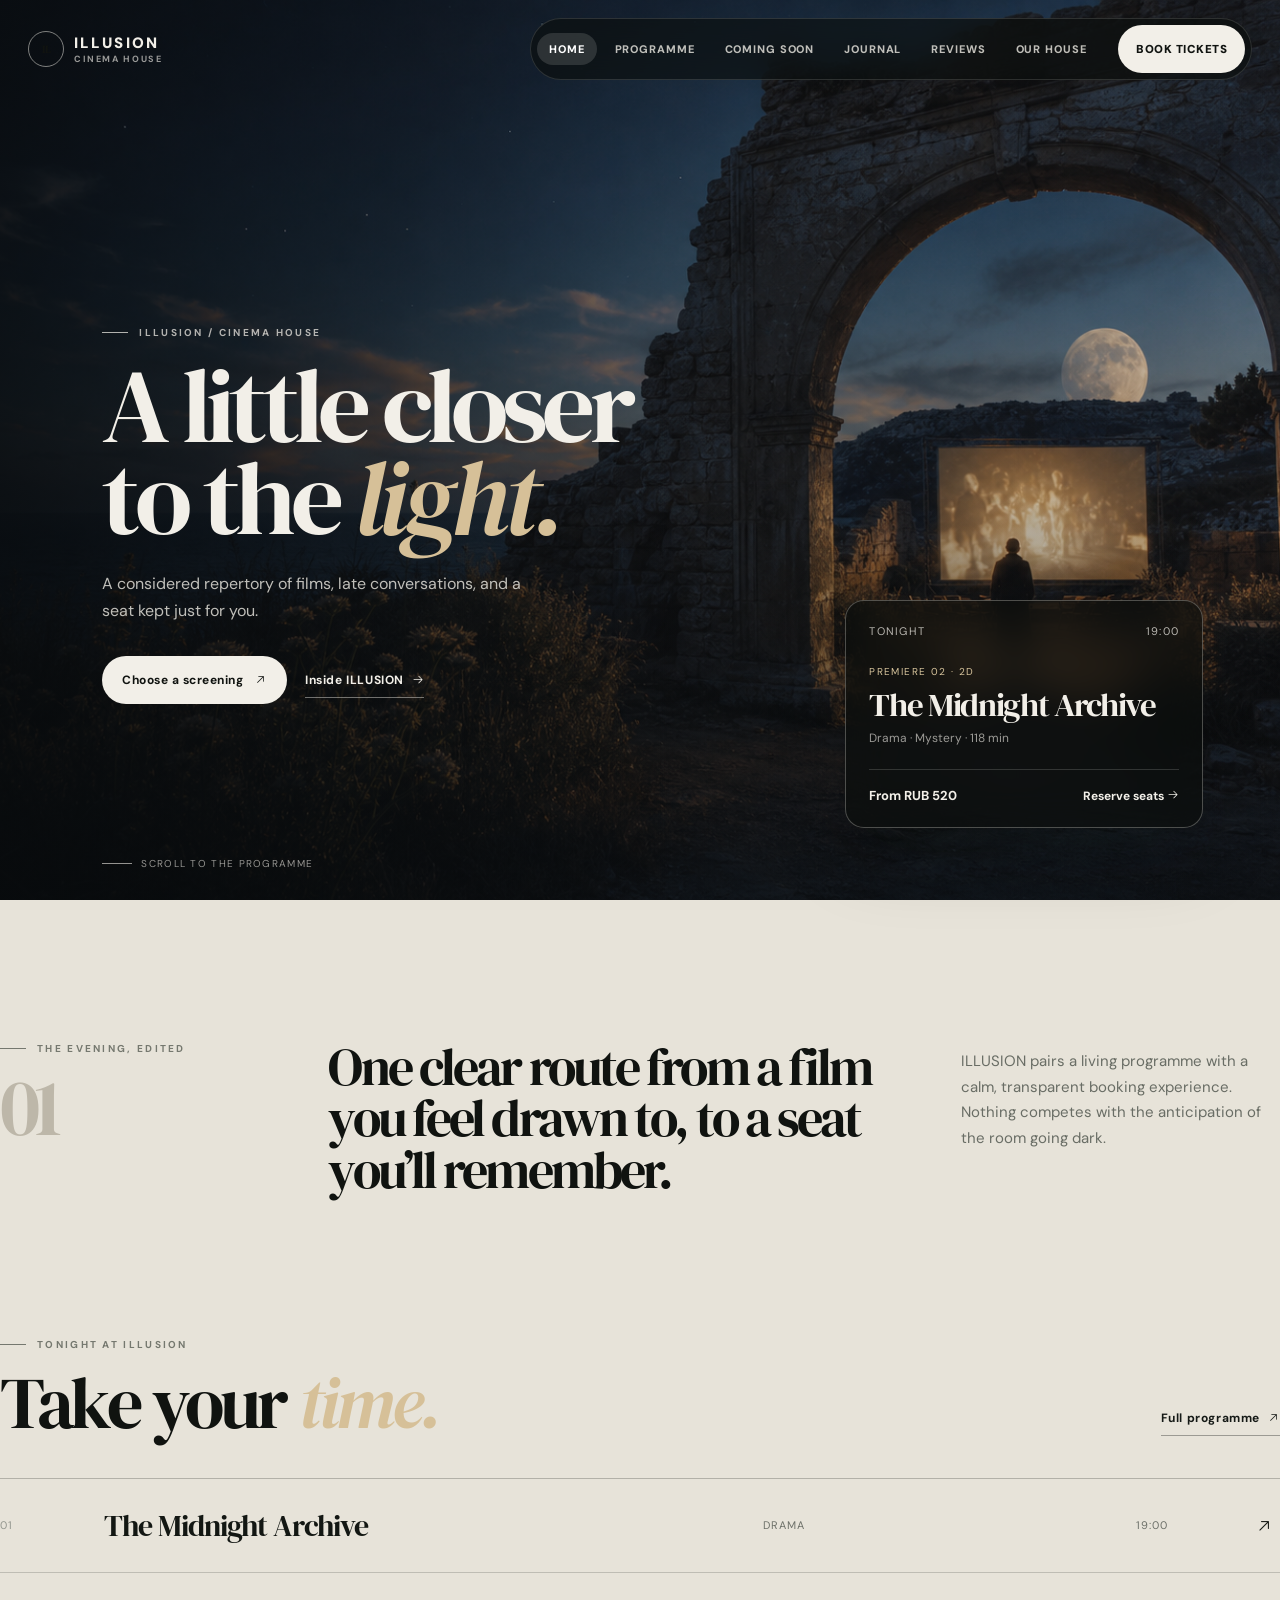
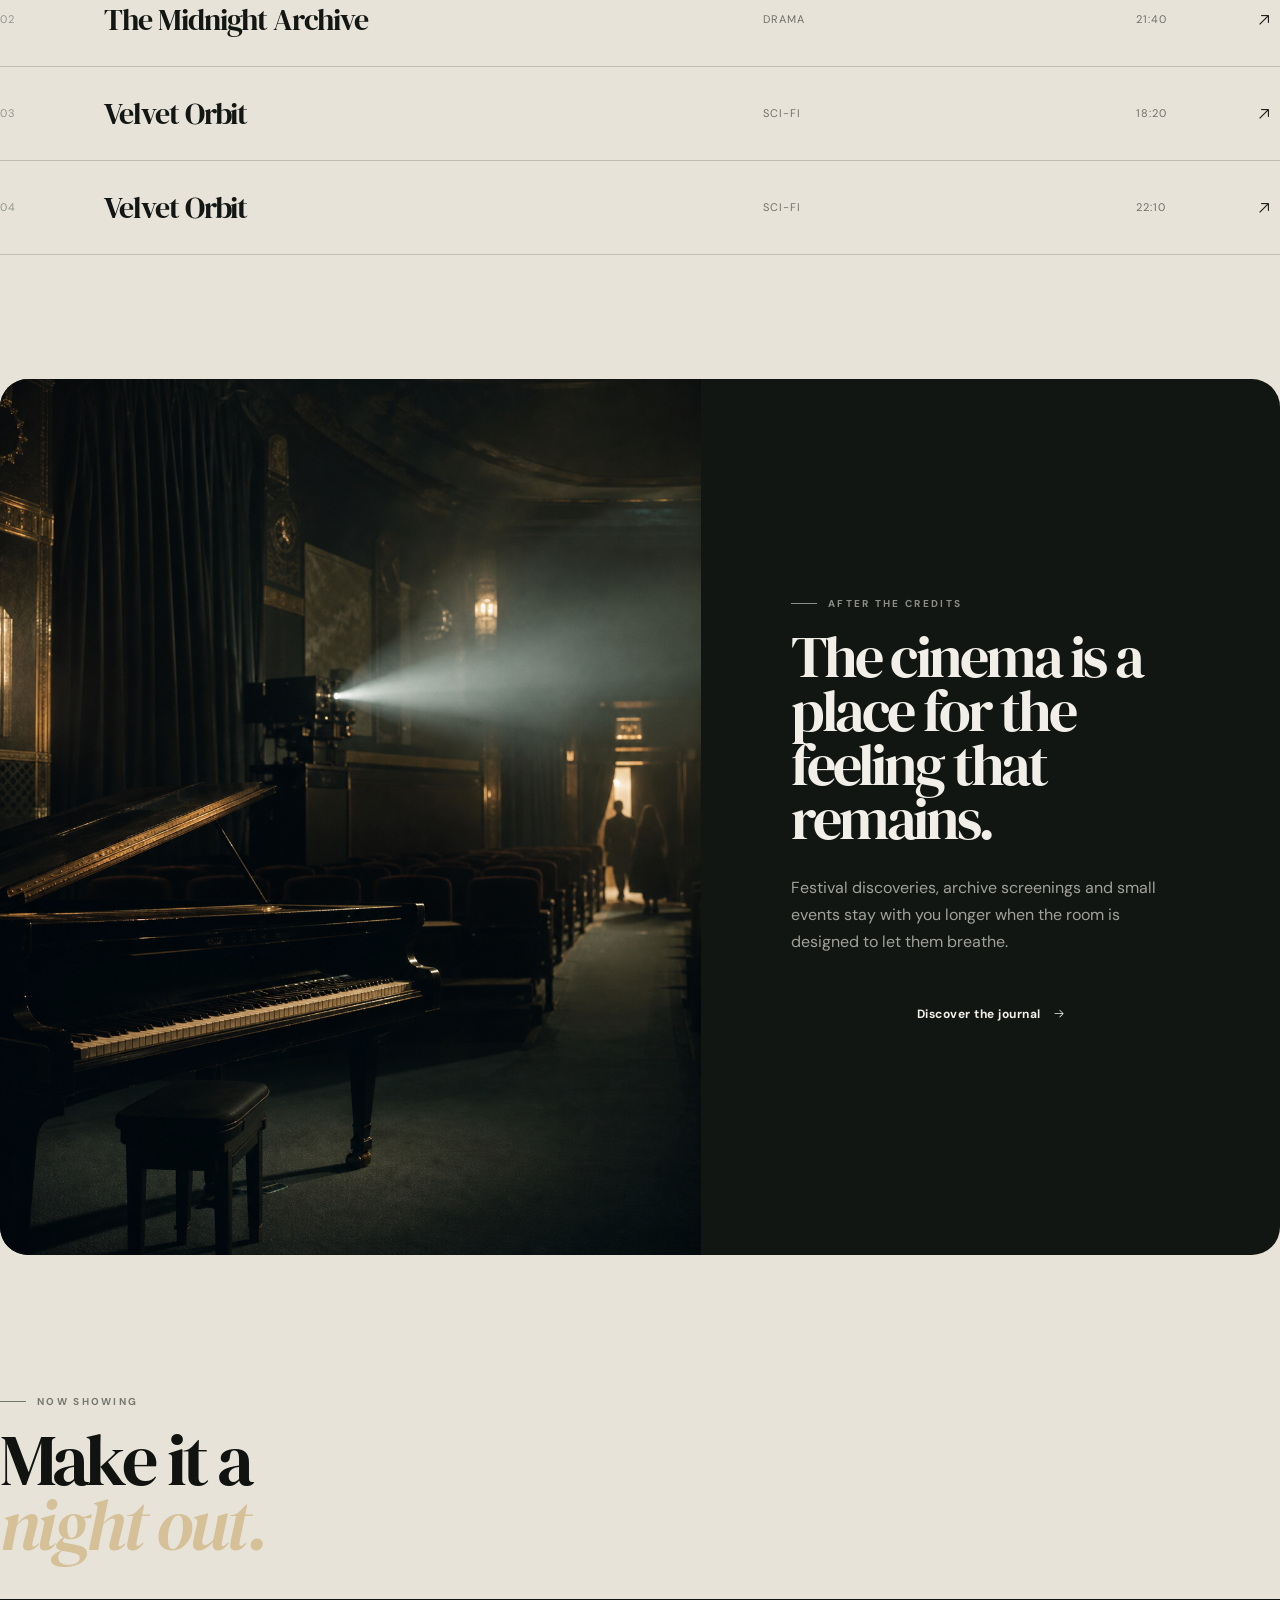
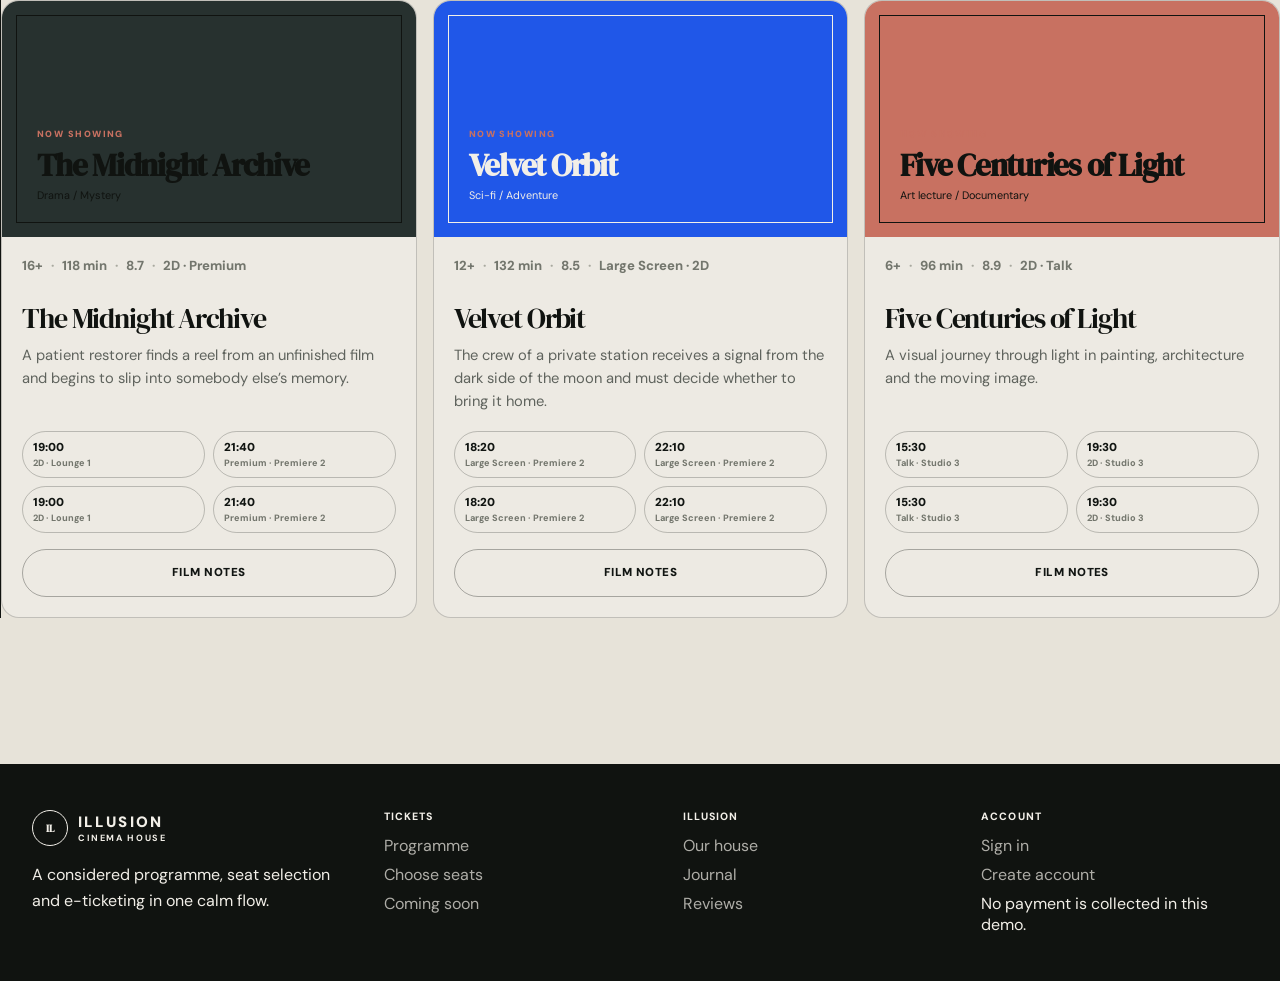
==== commit bd1c52ba: "Redesign ILLUSION in English cinematic style" ====
--- a/index.html
+++ b/index.html
@@ -1,21 +1,17 @@
 <!doctype html>
-<html lang="ru">
+<html lang="en">
   <head>
     <meta charset="UTF-8" />
     <meta name="viewport" content="width=device-width, initial-scale=1.0" />
     <meta
       name="description"
-      content="ILLUSION Cinema - афиша, выбор мест и электронный билет для камерного кинотеатра."
+      content="ILLUSION Cinema House — an intimate repertory programme, seat selection and e-tickets."
     />
-    <title>ILLUSION Cinema - афиша и билеты</title>
+    <title>ILLUSION Cinema House — Programme & Tickets</title>
     <link rel="preconnect" href="https://fonts.googleapis.com" />
     <link rel="preconnect" href="https://fonts.gstatic.com" crossorigin />
-    <link
-      href="https://fonts.googleapis.com/css2?family=Cormorant+Garamond:wght@600;700&family=Manrope:wght@400;500;600;700;800&display=swap"
-      rel="stylesheet"
-    />
-    <script type="module" crossorigin src="/assets/main-D0uCwnhY.js"></script>
-    <link rel="stylesheet" crossorigin href="/assets/main-C3A4e_gf.css">
+    <script type="module" crossorigin src="/assets/main-KtxxsH8I.js"></script>
+    <link rel="stylesheet" crossorigin href="/assets/main-Dz6TVh-z.css">
   </head>
   <body data-page="home">
     <div id="site-header"></div>
--- a/assets/main-Dz6TVh-z.css
+++ b/assets/main-Dz6TVh-z.css
@@ -0,0 +1 @@
+@import "https://fonts.googleapis.com/css2?family=DM+Sans:opsz,wght@9..40,400;9..40,500;9..40,600;9..40,700&family=DM+Serif+Display:ital@0;1&display=swap";@font-face{font-family:Phosphor;src:url(/assets/Phosphor-DtdjzkpE.woff2)format("woff2"),url(/assets/Phosphor-BdqudwT5.woff)format("woff"),url(/assets/Phosphor-CDxgqcPu.ttf)format("truetype"),url(/assets/Phosphor-BXRFlF4V.svg#Phosphor)format("svg");font-weight:400;font-style:normal;font-display:block}.ph{speak:never;font-variant:normal;text-transform:none;letter-spacing:0;-webkit-font-feature-settings:"liga";-moz-font-feature-settings:"liga=1";-moz-font-feature-settings:"liga";-ms-font-feature-settings:"liga" 1;font-feature-settings:"liga";-webkit-font-variant-ligatures:discretionary-ligatures;font-variant-ligatures:discretionary-ligatures;-webkit-font-smoothing:antialiased;-moz-osx-font-smoothing:grayscale;font-style:normal;font-weight:400;line-height:1;font-family:Phosphor!important}.ph.ph-acorn:before{content:""}.ph.ph-address-book:before{content:""}.ph.ph-address-book-tabs:before{content:""}.ph.ph-air-traffic-control:before{content:""}.ph.ph-airplane:before{content:""}.ph.ph-airplane-in-flight:before{content:""}.ph.ph-airplane-landing:before{content:""}.ph.ph-airplane-takeoff:before{content:""}.ph.ph-airplane-taxiing:before{content:""}.ph.ph-airplane-tilt:before{content:""}.ph.ph-airplay:before{content:""}.ph.ph-alarm:before{content:""}.ph.ph-alien:before{content:""}.ph.ph-align-bottom:before{content:""}.ph.ph-align-bottom-simple:before{content:""}.ph.ph-align-center-horizontal:before{content:""}.ph.ph-align-center-horizontal-simple:before{content:""}.ph.ph-align-center-vertical:before{content:""}.ph.ph-align-center-vertical-simple:before{content:""}.ph.ph-align-left:before{content:""}.ph.ph-align-left-simple:before{content:""}.ph.ph-align-right:before{content:""}.ph.ph-align-right-simple:before{content:""}.ph.ph-align-top:before{content:""}.ph.ph-align-top-simple:before{content:""}.ph.ph-amazon-logo:before{content:""}.ph.ph-ambulance:before{content:""}.ph.ph-anchor:before{content:""}.ph.ph-anchor-simple:before{content:""}.ph.ph-android-logo:before{content:""}.ph.ph-angle:before{content:""}.ph.ph-angular-logo:before{content:""}.ph.ph-aperture:before{content:""}.ph.ph-app-store-logo:before{content:""}.ph.ph-app-window:before{content:""}.ph.ph-apple-logo:before{content:""}.ph.ph-apple-podcasts-logo:before{content:""}.ph.ph-approximate-equals:before{content:""}.ph.ph-archive:before{content:""}.ph.ph-armchair:before{content:""}.ph.ph-arrow-arc-left:before{content:""}.ph.ph-arrow-arc-right:before{content:""}.ph.ph-arrow-bend-double-up-left:before{content:""}.ph.ph-arrow-bend-double-up-right:before{content:""}.ph.ph-arrow-bend-down-left:before{content:""}.ph.ph-arrow-bend-down-right:before{content:""}.ph.ph-arrow-bend-left-down:before{content:""}.ph.ph-arrow-bend-left-up:before{content:""}.ph.ph-arrow-bend-right-down:before{content:""}.ph.ph-arrow-bend-right-up:before{content:""}.ph.ph-arrow-bend-up-left:before{content:""}.ph.ph-arrow-bend-up-right:before{content:""}.ph.ph-arrow-circle-down:before{content:""}.ph.ph-arrow-circle-down-left:before{content:""}.ph.ph-arrow-circle-down-right:before{content:""}.ph.ph-arrow-circle-left:before{content:""}.ph.ph-arrow-circle-right:before{content:""}.ph.ph-arrow-circle-up:before{content:""}.ph.ph-arrow-circle-up-left:before{content:""}.ph.ph-arrow-circle-up-right:before{content:""}.ph.ph-arrow-clockwise:before{content:""}.ph.ph-arrow-counter-clockwise:before{content:""}.ph.ph-arrow-down:before{content:""}.ph.ph-arrow-down-left:before{content:""}.ph.ph-arrow-down-right:before{content:""}.ph.ph-arrow-elbow-down-left:before{content:""}.ph.ph-arrow-elbow-down-right:before{content:""}.ph.ph-arrow-elbow-left:before{content:""}.ph.ph-arrow-elbow-left-down:before{content:""}.ph.ph-arrow-elbow-left-up:before{content:""}.ph.ph-arrow-elbow-right:before{content:""}.ph.ph-arrow-elbow-right-down:before{content:""}.ph.ph-arrow-elbow-right-up:before{content:""}.ph.ph-arrow-elbow-up-left:before{content:""}.ph.ph-arrow-elbow-up-right:before{content:""}.ph.ph-arrow-fat-down:before{content:""}.ph.ph-arrow-fat-left:before{content:""}.ph.ph-arrow-fat-line-down:before{content:""}.ph.ph-arrow-fat-line-left:before{content:""}.ph.ph-arrow-fat-line-right:before{content:""}.ph.ph-arrow-fat-line-up:before{content:""}.ph.ph-arrow-fat-lines-down:before{content:""}.ph.ph-arrow-fat-lines-left:before{content:""}.ph.ph-arrow-fat-lines-right:before{content:""}.ph.ph-arrow-fat-lines-up:before{content:""}.ph.ph-arrow-fat-right:before{content:""}.ph.ph-arrow-fat-up:before{content:""}.ph.ph-arrow-left:before{content:""}.ph.ph-arrow-line-down:before{content:""}.ph.ph-arrow-line-down-left:before{content:""}.ph.ph-arrow-line-down-right:before{content:""}.ph.ph-arrow-line-left:before{content:""}.ph.ph-arrow-line-right:before{content:""}.ph.ph-arrow-line-up:before{content:""}.ph.ph-arrow-line-up-left:before{content:""}.ph.ph-arrow-line-up-right:before{content:""}.ph.ph-arrow-right:before{content:""}.ph.ph-arrow-square-down:before{content:""}.ph.ph-arrow-square-down-left:before{content:""}.ph.ph-arrow-square-down-right:before{content:""}.ph.ph-arrow-square-in:before{content:""}.ph.ph-arrow-square-left:before{content:""}.ph.ph-arrow-square-out:before{content:""}.ph.ph-arrow-square-right:before{content:""}.ph.ph-arrow-square-up:before{content:""}.ph.ph-arrow-square-up-left:before{content:""}.ph.ph-arrow-square-up-right:before{content:""}.ph.ph-arrow-u-down-left:before{content:""}.ph.ph-arrow-u-down-right:before{content:""}.ph.ph-arrow-u-left-down:before{content:""}.ph.ph-arrow-u-left-up:before{content:""}.ph.ph-arrow-u-right-down:before{content:""}.ph.ph-arrow-u-right-up:before{content:""}.ph.ph-arrow-u-up-left:before{content:""}.ph.ph-arrow-u-up-right:before{content:""}.ph.ph-arrow-up:before{content:""}.ph.ph-arrow-up-left:before{content:""}.ph.ph-arrow-up-right:before{content:""}.ph.ph-arrows-clockwise:before{content:""}.ph.ph-arrows-counter-clockwise:before{content:""}.ph.ph-arrows-down-up:before{content:""}.ph.ph-arrows-horizontal:before{content:""}.ph.ph-arrows-in:before{content:""}.ph.ph-arrows-in-cardinal:before{content:""}.ph.ph-arrows-in-line-horizontal:before{content:""}.ph.ph-arrows-in-line-vertical:before{content:""}.ph.ph-arrows-in-simple:before{content:""}.ph.ph-arrows-left-right:before{content:""}.ph.ph-arrows-merge:before{content:""}.ph.ph-arrows-out:before{content:""}.ph.ph-arrows-out-cardinal:before{content:""}.ph.ph-arrows-out-line-horizontal:before{content:""}.ph.ph-arrows-out-line-vertical:before{content:""}.ph.ph-arrows-out-simple:before{content:""}.ph.ph-arrows-split:before{content:""}.ph.ph-arrows-vertical:before{content:""}.ph.ph-article:before{content:""}.ph.ph-article-medium:before{content:""}.ph.ph-article-ny-times:before{content:""}.ph.ph-asclepius:before,.ph.ph-caduceus:before{content:""}.ph.ph-asterisk:before{content:""}.ph.ph-asterisk-simple:before{content:""}.ph.ph-at:before{content:""}.ph.ph-atom:before{content:""}.ph.ph-avocado:before{content:""}.ph.ph-axe:before{content:""}.ph.ph-baby:before{content:""}.ph.ph-baby-carriage:before{content:""}.ph.ph-backpack:before{content:""}.ph.ph-backspace:before{content:""}.ph.ph-bag:before{content:""}.ph.ph-bag-simple:before{content:""}.ph.ph-balloon:before{content:""}.ph.ph-bandaids:before{content:""}.ph.ph-bank:before{content:""}.ph.ph-barbell:before{content:""}.ph.ph-barcode:before{content:""}.ph.ph-barn:before{content:""}.ph.ph-barricade:before{content:""}.ph.ph-baseball:before{content:""}.ph.ph-baseball-cap:before{content:""}.ph.ph-baseball-helmet:before{content:""}.ph.ph-basket:before{content:""}.ph.ph-basketball:before{content:""}.ph.ph-bathtub:before{content:""}.ph.ph-battery-charging:before{content:""}.ph.ph-battery-charging-vertical:before{content:""}.ph.ph-battery-empty:before{content:""}.ph.ph-battery-full:before{content:""}.ph.ph-battery-high:before{content:""}.ph.ph-battery-low:before{content:""}.ph.ph-battery-medium:before{content:""}.ph.ph-battery-plus:before{content:""}.ph.ph-battery-plus-vertical:before{content:""}.ph.ph-battery-vertical-empty:before{content:""}.ph.ph-battery-vertical-full:before{content:""}.ph.ph-battery-vertical-high:before{content:""}.ph.ph-battery-vertical-low:before{content:""}.ph.ph-battery-vertical-medium:before{content:""}.ph.ph-battery-warning:before{content:""}.ph.ph-battery-warning-vertical:before{content:""}.ph.ph-beach-ball:before{content:""}.ph.ph-beanie:before{content:""}.ph.ph-bed:before{content:""}.ph.ph-beer-bottle:before{content:""}.ph.ph-beer-stein:before{content:""}.ph.ph-behance-logo:before{content:""}.ph.ph-bell:before{content:""}.ph.ph-bell-ringing:before{content:""}.ph.ph-bell-simple:before{content:""}.ph.ph-bell-simple-ringing:before{content:""}.ph.ph-bell-simple-slash:before{content:""}.ph.ph-bell-simple-z:before{content:""}.ph.ph-bell-slash:before{content:""}.ph.ph-bell-z:before{content:""}.ph.ph-belt:before{content:""}.ph.ph-bezier-curve:before{content:""}.ph.ph-bicycle:before{content:""}.ph.ph-binary:before{content:""}.ph.ph-binoculars:before{content:""}.ph.ph-biohazard:before{content:""}.ph.ph-bird:before{content:""}.ph.ph-blueprint:before{content:""}.ph.ph-bluetooth:before{content:""}.ph.ph-bluetooth-connected:before{content:""}.ph.ph-bluetooth-slash:before{content:""}.ph.ph-bluetooth-x:before{content:""}.ph.ph-boat:before{content:""}.ph.ph-bomb:before{content:""}.ph.ph-bone:before{content:""}.ph.ph-book:before{content:""}.ph.ph-book-bookmark:before{content:""}.ph.ph-book-open:before{content:""}.ph.ph-book-open-text:before{content:""}.ph.ph-book-open-user:before{content:""}.ph.ph-bookmark:before{content:""}.ph.ph-bookmark-simple:before{content:""}.ph.ph-bookmarks:before{content:""}.ph.ph-bookmarks-simple:before{content:""}.ph.ph-books:before{content:""}.ph.ph-boot:before{content:""}.ph.ph-boules:before{content:""}.ph.ph-bounding-box:before{content:""}.ph.ph-bowl-food:before{content:""}.ph.ph-bowl-steam:before{content:""}.ph.ph-bowling-ball:before{content:""}.ph.ph-box-arrow-down:before,.ph.ph-archive-box:before{content:""}.ph.ph-box-arrow-up:before{content:""}.ph.ph-boxing-glove:before{content:""}.ph.ph-brackets-angle:before{content:""}.ph.ph-brackets-curly:before{content:""}.ph.ph-brackets-round:before{content:""}.ph.ph-brackets-square:before{content:""}.ph.ph-brain:before{content:""}.ph.ph-brandy:before{content:""}.ph.ph-bread:before{content:""}.ph.ph-bridge:before{content:""}.ph.ph-briefcase:before{content:""}.ph.ph-briefcase-metal:before{content:""}.ph.ph-broadcast:before{content:""}.ph.ph-broom:before{content:""}.ph.ph-browser:before{content:""}.ph.ph-browsers:before{content:""}.ph.ph-bug:before{content:""}.ph.ph-bug-beetle:before{content:""}.ph.ph-bug-droid:before{content:""}.ph.ph-building:before{content:""}.ph.ph-building-apartment:before{content:""}.ph.ph-building-office:before{content:""}.ph.ph-buildings:before{content:""}.ph.ph-bulldozer:before{content:""}.ph.ph-bus:before{content:""}.ph.ph-butterfly:before{content:""}.ph.ph-cable-car:before{content:""}.ph.ph-cactus:before{content:""}.ph.ph-cake:before{content:""}.ph.ph-calculator:before{content:""}.ph.ph-calendar:before{content:""}.ph.ph-calendar-blank:before{content:""}.ph.ph-calendar-check:before{content:""}.ph.ph-calendar-dot:before{content:""}.ph.ph-calendar-dots:before{content:""}.ph.ph-calendar-heart:before{content:""}.ph.ph-calendar-minus:before{content:""}.ph.ph-calendar-plus:before{content:""}.ph.ph-calendar-slash:before{content:""}.ph.ph-calendar-star:before{content:""}.ph.ph-calendar-x:before{content:""}.ph.ph-call-bell:before{content:""}.ph.ph-camera:before{content:""}.ph.ph-camera-plus:before{content:""}.ph.ph-camera-rotate:before{content:""}.ph.ph-camera-slash:before{content:""}.ph.ph-campfire:before{content:""}.ph.ph-car:before{content:""}.ph.ph-car-battery:before{content:""}.ph.ph-car-profile:before{content:""}.ph.ph-car-simple:before{content:""}.ph.ph-cardholder:before{content:""}.ph.ph-cards:before{content:""}.ph.ph-cards-three:before{content:""}.ph.ph-caret-circle-double-down:before{content:""}.ph.ph-caret-circle-double-left:before{content:""}.ph.ph-caret-circle-double-right:before{content:""}.ph.ph-caret-circle-double-up:before{content:""}.ph.ph-caret-circle-down:before{content:""}.ph.ph-caret-circle-left:before{content:""}.ph.ph-caret-circle-right:before{content:""}.ph.ph-caret-circle-up:before{content:""}.ph.ph-caret-circle-up-down:before{content:""}.ph.ph-caret-double-down:before{content:""}.ph.ph-caret-double-left:before{content:""}.ph.ph-caret-double-right:before{content:""}.ph.ph-caret-double-up:before{content:""}.ph.ph-caret-down:before{content:""}.ph.ph-caret-left:before{content:""}.ph.ph-caret-line-down:before{content:""}.ph.ph-caret-line-left:before{content:""}.ph.ph-caret-line-right:before{content:""}.ph.ph-caret-line-up:before{content:""}.ph.ph-caret-right:before{content:""}.ph.ph-caret-up:before{content:""}.ph.ph-caret-up-down:before{content:""}.ph.ph-carrot:before{content:""}.ph.ph-cash-register:before{content:""}.ph.ph-cassette-tape:before{content:""}.ph.ph-castle-turret:before{content:""}.ph.ph-cat:before{content:""}.ph.ph-cell-signal-full:before{content:""}.ph.ph-cell-signal-high:before{content:""}.ph.ph-cell-signal-low:before{content:""}.ph.ph-cell-signal-medium:before{content:""}.ph.ph-cell-signal-none:before{content:""}.ph.ph-cell-signal-slash:before{content:""}.ph.ph-cell-signal-x:before{content:""}.ph.ph-cell-tower:before{content:""}.ph.ph-certificate:before{content:""}.ph.ph-chair:before{content:""}.ph.ph-chalkboard:before{content:""}.ph.ph-chalkboard-simple:before{content:""}.ph.ph-chalkboard-teacher:before{content:""}.ph.ph-champagne:before{content:""}.ph.ph-charging-station:before{content:""}.ph.ph-chart-bar:before{content:""}.ph.ph-chart-bar-horizontal:before{content:""}.ph.ph-chart-donut:before{content:""}.ph.ph-chart-line:before{content:""}.ph.ph-chart-line-down:before{content:""}.ph.ph-chart-line-up:before{content:""}.ph.ph-chart-pie:before{content:""}.ph.ph-chart-pie-slice:before{content:""}.ph.ph-chart-polar:before{content:""}.ph.ph-chart-scatter:before{content:""}.ph.ph-chat:before{content:""}.ph.ph-chat-centered:before{content:""}.ph.ph-chat-centered-dots:before{content:""}.ph.ph-chat-centered-slash:before{content:""}.ph.ph-chat-centered-text:before{content:""}.ph.ph-chat-circle:before{content:""}.ph.ph-chat-circle-dots:before{content:""}.ph.ph-chat-circle-slash:before{content:""}.ph.ph-chat-circle-text:before{content:""}.ph.ph-chat-dots:before{content:""}.ph.ph-chat-slash:before{content:""}.ph.ph-chat-teardrop:before{content:""}.ph.ph-chat-teardrop-dots:before{content:""}.ph.ph-chat-teardrop-slash:before{content:""}.ph.ph-chat-teardrop-text:before{content:""}.ph.ph-chat-text:before{content:""}.ph.ph-chats:before{content:""}.ph.ph-chats-circle:before{content:""}.ph.ph-chats-teardrop:before{content:""}.ph.ph-check:before{content:""}.ph.ph-check-circle:before{content:""}.ph.ph-check-fat:before{content:""}.ph.ph-check-square:before{content:""}.ph.ph-check-square-offset:before{content:""}.ph.ph-checkerboard:before{content:""}.ph.ph-checks:before{content:""}.ph.ph-cheers:before{content:""}.ph.ph-cheese:before{content:""}.ph.ph-chef-hat:before{content:""}.ph.ph-cherries:before{content:""}.ph.ph-church:before{content:""}.ph.ph-cigarette:before{content:""}.ph.ph-cigarette-slash:before{content:""}.ph.ph-circle:before{content:""}.ph.ph-circle-dashed:before{content:""}.ph.ph-circle-half:before{content:""}.ph.ph-circle-half-tilt:before{content:""}.ph.ph-circle-notch:before{content:""}.ph.ph-circles-four:before{content:""}.ph.ph-circles-three:before{content:""}.ph.ph-circles-three-plus:before{content:""}.ph.ph-circuitry:before{content:""}.ph.ph-city:before{content:""}.ph.ph-clipboard:before{content:""}.ph.ph-clipboard-text:before{content:""}.ph.ph-clock:before{content:""}.ph.ph-clock-afternoon:before{content:""}.ph.ph-clock-clockwise:before{content:""}.ph.ph-clock-countdown:before{content:""}.ph.ph-clock-counter-clockwise:before{content:""}.ph.ph-clock-user:before{content:""}.ph.ph-closed-captioning:before{content:""}.ph.ph-cloud:before{content:""}.ph.ph-cloud-arrow-down:before{content:""}.ph.ph-cloud-arrow-up:before{content:""}.ph.ph-cloud-check:before{content:""}.ph.ph-cloud-fog:before{content:""}.ph.ph-cloud-lightning:before{content:""}.ph.ph-cloud-moon:before{content:""}.ph.ph-cloud-rain:before{content:""}.ph.ph-cloud-slash:before{content:""}.ph.ph-cloud-snow:before{content:""}.ph.ph-cloud-sun:before{content:""}.ph.ph-cloud-warning:before{content:""}.ph.ph-cloud-x:before{content:""}.ph.ph-clover:before{content:""}.ph.ph-club:before{content:""}.ph.ph-coat-hanger:before{content:""}.ph.ph-coda-logo:before{content:""}.ph.ph-code:before{content:""}.ph.ph-code-block:before{content:""}.ph.ph-code-simple:before{content:""}.ph.ph-codepen-logo:before{content:""}.ph.ph-codesandbox-logo:before{content:""}.ph.ph-coffee:before{content:""}.ph.ph-coffee-bean:before{content:""}.ph.ph-coin:before{content:""}.ph.ph-coin-vertical:before{content:""}.ph.ph-coins:before{content:""}.ph.ph-columns:before{content:""}.ph.ph-columns-plus-left:before{content:""}.ph.ph-columns-plus-right:before{content:""}.ph.ph-command:before{content:""}.ph.ph-compass:before{content:""}.ph.ph-compass-rose:before{content:""}.ph.ph-compass-tool:before{content:""}.ph.ph-computer-tower:before{content:""}.ph.ph-confetti:before{content:""}.ph.ph-contactless-payment:before{content:""}.ph.ph-control:before{content:""}.ph.ph-cookie:before{content:""}.ph.ph-cooking-pot:before{content:""}.ph.ph-copy:before{content:""}.ph.ph-copy-simple:before{content:""}.ph.ph-copyleft:before{content:""}.ph.ph-copyright:before{content:""}.ph.ph-corners-in:before{content:""}.ph.ph-corners-out:before{content:""}.ph.ph-couch:before{content:""}.ph.ph-court-basketball:before{content:""}.ph.ph-cow:before{content:""}.ph.ph-cowboy-hat:before{content:""}.ph.ph-cpu:before{content:""}.ph.ph-crane:before{content:""}.ph.ph-crane-tower:before{content:""}.ph.ph-credit-card:before{content:""}.ph.ph-cricket:before{content:""}.ph.ph-crop:before{content:""}.ph.ph-cross:before{content:""}.ph.ph-crosshair:before{content:""}.ph.ph-crosshair-simple:before{content:""}.ph.ph-crown:before{content:""}.ph.ph-crown-cross:before{content:""}.ph.ph-crown-simple:before{content:""}.ph.ph-cube:before{content:""}.ph.ph-cube-focus:before{content:""}.ph.ph-cube-transparent:before{content:""}.ph.ph-currency-btc:before{content:""}.ph.ph-currency-circle-dollar:before{content:""}.ph.ph-currency-cny:before{content:""}.ph.ph-currency-dollar:before{content:""}.ph.ph-currency-dollar-simple:before{content:""}.ph.ph-currency-eth:before{content:""}.ph.ph-currency-eur:before{content:""}.ph.ph-currency-gbp:before{content:""}.ph.ph-currency-inr:before{content:""}.ph.ph-currency-jpy:before{content:""}.ph.ph-currency-krw:before{content:""}.ph.ph-currency-kzt:before{content:""}.ph.ph-currency-ngn:before{content:""}.ph.ph-currency-rub:before{content:""}.ph.ph-cursor:before{content:""}.ph.ph-cursor-click:before{content:""}.ph.ph-cursor-text:before{content:""}.ph.ph-cylinder:before{content:""}.ph.ph-database:before{content:""}.ph.ph-desk:before{content:""}.ph.ph-desktop:before{content:""}.ph.ph-desktop-tower:before{content:""}.ph.ph-detective:before{content:""}.ph.ph-dev-to-logo:before{content:""}.ph.ph-device-mobile:before{content:""}.ph.ph-device-mobile-camera:before{content:""}.ph.ph-device-mobile-slash:before{content:""}.ph.ph-device-mobile-speaker:before{content:""}.ph.ph-device-rotate:before{content:""}.ph.ph-device-tablet:before{content:""}.ph.ph-device-tablet-camera:before{content:""}.ph.ph-device-tablet-speaker:before{content:""}.ph.ph-devices:before{content:""}.ph.ph-diamond:before{content:""}.ph.ph-diamonds-four:before{content:""}.ph.ph-dice-five:before{content:""}.ph.ph-dice-four:before{content:""}.ph.ph-dice-one:before{content:""}.ph.ph-dice-six:before{content:""}.ph.ph-dice-three:before{content:""}.ph.ph-dice-two:before{content:""}.ph.ph-disc:before{content:""}.ph.ph-disco-ball:before{content:""}.ph.ph-discord-logo:before{content:""}.ph.ph-divide:before{content:""}.ph.ph-dna:before{content:""}.ph.ph-dog:before{content:""}.ph.ph-door:before{content:""}.ph.ph-door-open:before{content:""}.ph.ph-dot:before{content:""}.ph.ph-dot-outline:before{content:""}.ph.ph-dots-nine:before{content:""}.ph.ph-dots-six:before{content:""}.ph.ph-dots-six-vertical:before{content:""}.ph.ph-dots-three:before{content:""}.ph.ph-dots-three-circle:before{content:""}.ph.ph-dots-three-circle-vertical:before{content:""}.ph.ph-dots-three-outline:before{content:""}.ph.ph-dots-three-outline-vertical:before{content:""}.ph.ph-dots-three-vertical:before{content:""}.ph.ph-download:before{content:""}.ph.ph-download-simple:before{content:""}.ph.ph-dress:before{content:""}.ph.ph-dresser:before{content:""}.ph.ph-dribbble-logo:before{content:""}.ph.ph-drone:before{content:""}.ph.ph-drop:before{content:""}.ph.ph-drop-half:before{content:""}.ph.ph-drop-half-bottom:before{content:""}.ph.ph-drop-simple:before{content:""}.ph.ph-drop-slash:before{content:""}.ph.ph-dropbox-logo:before{content:""}.ph.ph-ear:before{content:""}.ph.ph-ear-slash:before{content:""}.ph.ph-egg:before{content:""}.ph.ph-egg-crack:before{content:""}.ph.ph-eject:before{content:""}.ph.ph-eject-simple:before{content:""}.ph.ph-elevator:before{content:""}.ph.ph-empty:before{content:""}.ph.ph-engine:before{content:""}.ph.ph-envelope:before{content:""}.ph.ph-envelope-open:before{content:""}.ph.ph-envelope-simple:before{content:""}.ph.ph-envelope-simple-open:before{content:""}.ph.ph-equalizer:before{content:""}.ph.ph-equals:before{content:""}.ph.ph-eraser:before{content:""}.ph.ph-escalator-down:before{content:""}.ph.ph-escalator-up:before{content:""}.ph.ph-exam:before{content:""}.ph.ph-exclamation-mark:before{content:""}.ph.ph-exclude:before{content:""}.ph.ph-exclude-square:before{content:""}.ph.ph-export:before{content:""}.ph.ph-eye:before{content:""}.ph.ph-eye-closed:before{content:""}.ph.ph-eye-slash:before{content:""}.ph.ph-eyedropper:before{content:""}.ph.ph-eyedropper-sample:before{content:""}.ph.ph-eyeglasses:before{content:""}.ph.ph-eyes:before{content:""}.ph.ph-face-mask:before{content:""}.ph.ph-facebook-logo:before{content:""}.ph.ph-factory:before{content:""}.ph.ph-faders:before{content:""}.ph.ph-faders-horizontal:before{content:""}.ph.ph-fallout-shelter:before{content:""}.ph.ph-fan:before{content:""}.ph.ph-farm:before{content:""}.ph.ph-fast-forward:before{content:""}.ph.ph-fast-forward-circle:before{content:""}.ph.ph-feather:before{content:""}.ph.ph-fediverse-logo:before{content:""}.ph.ph-figma-logo:before{content:""}.ph.ph-file:before{content:""}.ph.ph-file-archive:before{content:""}.ph.ph-file-arrow-down:before{content:""}.ph.ph-file-arrow-up:before{content:""}.ph.ph-file-audio:before{content:""}.ph.ph-file-c:before{content:""}.ph.ph-file-c-sharp:before{content:""}.ph.ph-file-cloud:before{content:""}.ph.ph-file-code:before{content:""}.ph.ph-file-cpp:before{content:""}.ph.ph-file-css:before{content:""}.ph.ph-file-csv:before{content:""}.ph.ph-file-dashed:before,.ph.ph-file-dotted:before{content:""}.ph.ph-file-doc:before{content:""}.ph.ph-file-html:before{content:""}.ph.ph-file-image:before{content:""}.ph.ph-file-ini:before{content:""}.ph.ph-file-jpg:before{content:""}.ph.ph-file-js:before{content:""}.ph.ph-file-jsx:before{content:""}.ph.ph-file-lock:before{content:""}.ph.ph-file-magnifying-glass:before,.ph.ph-file-search:before{content:""}.ph.ph-file-md:before{content:""}.ph.ph-file-minus:before{content:""}.ph.ph-file-pdf:before{content:""}.ph.ph-file-plus:before{content:""}.ph.ph-file-png:before{content:""}.ph.ph-file-ppt:before{content:""}.ph.ph-file-py:before{content:""}.ph.ph-file-rs:before{content:""}.ph.ph-file-sql:before{content:""}.ph.ph-file-svg:before{content:""}.ph.ph-file-text:before{content:""}.ph.ph-file-ts:before{content:""}.ph.ph-file-tsx:before{content:""}.ph.ph-file-txt:before{content:""}.ph.ph-file-video:before{content:""}.ph.ph-file-vue:before{content:""}.ph.ph-file-x:before{content:""}.ph.ph-file-xls:before{content:""}.ph.ph-file-zip:before{content:""}.ph.ph-files:before{content:""}.ph.ph-film-reel:before{content:""}.ph.ph-film-script:before{content:""}.ph.ph-film-slate:before{content:""}.ph.ph-film-strip:before{content:""}.ph.ph-fingerprint:before{content:""}.ph.ph-fingerprint-simple:before{content:""}.ph.ph-finn-the-human:before{content:""}.ph.ph-fire:before{content:""}.ph.ph-fire-extinguisher:before{content:""}.ph.ph-fire-simple:before{content:""}.ph.ph-fire-truck:before{content:""}.ph.ph-first-aid:before{content:""}.ph.ph-first-aid-kit:before{content:""}.ph.ph-fish:before{content:""}.ph.ph-fish-simple:before{content:""}.ph.ph-flag:before{content:""}.ph.ph-flag-banner:before{content:""}.ph.ph-flag-banner-fold:before{content:""}.ph.ph-flag-checkered:before{content:""}.ph.ph-flag-pennant:before{content:""}.ph.ph-flame:before{content:""}.ph.ph-flashlight:before{content:""}.ph.ph-flask:before{content:""}.ph.ph-flip-horizontal:before{content:""}.ph.ph-flip-vertical:before{content:""}.ph.ph-floppy-disk:before{content:""}.ph.ph-floppy-disk-back:before{content:""}.ph.ph-flow-arrow:before{content:""}.ph.ph-flower:before{content:""}.ph.ph-flower-lotus:before{content:""}.ph.ph-flower-tulip:before{content:""}.ph.ph-flying-saucer:before{content:""}.ph.ph-folder:before,.ph.ph-folder-notch:before{content:""}.ph.ph-folder-dashed:before,.ph.ph-folder-dotted:before{content:""}.ph.ph-folder-lock:before{content:""}.ph.ph-folder-minus:before,.ph.ph-folder-notch-minus:before{content:""}.ph.ph-folder-open:before,.ph.ph-folder-notch-open:before{content:""}.ph.ph-folder-plus:before,.ph.ph-folder-notch-plus:before{content:""}.ph.ph-folder-simple:before{content:""}.ph.ph-folder-simple-dashed:before,.ph.ph-folder-simple-dotted:before{content:""}.ph.ph-folder-simple-lock:before{content:""}.ph.ph-folder-simple-minus:before{content:""}.ph.ph-folder-simple-plus:before{content:""}.ph.ph-folder-simple-star:before{content:""}.ph.ph-folder-simple-user:before{content:""}.ph.ph-folder-star:before{content:""}.ph.ph-folder-user:before{content:""}.ph.ph-folders:before{content:""}.ph.ph-football:before{content:""}.ph.ph-football-helmet:before{content:""}.ph.ph-footprints:before{content:""}.ph.ph-fork-knife:before{content:""}.ph.ph-four-k:before{content:""}.ph.ph-frame-corners:before{content:""}.ph.ph-framer-logo:before{content:""}.ph.ph-function:before{content:""}.ph.ph-funnel:before{content:""}.ph.ph-funnel-simple:before{content:""}.ph.ph-funnel-simple-x:before{content:""}.ph.ph-funnel-x:before{content:""}.ph.ph-game-controller:before{content:""}.ph.ph-garage:before{content:""}.ph.ph-gas-can:before{content:""}.ph.ph-gas-pump:before{content:""}.ph.ph-gauge:before{content:""}.ph.ph-gavel:before{content:""}.ph.ph-gear:before{content:""}.ph.ph-gear-fine:before{content:""}.ph.ph-gear-six:before{content:""}.ph.ph-gender-female:before{content:""}.ph.ph-gender-intersex:before{content:""}.ph.ph-gender-male:before{content:""}.ph.ph-gender-neuter:before{content:""}.ph.ph-gender-nonbinary:before{content:""}.ph.ph-gender-transgender:before{content:""}.ph.ph-ghost:before{content:""}.ph.ph-gif:before{content:""}.ph.ph-gift:before{content:""}.ph.ph-git-branch:before{content:""}.ph.ph-git-commit:before{content:""}.ph.ph-git-diff:before{content:""}.ph.ph-git-fork:before{content:""}.ph.ph-git-merge:before{content:""}.ph.ph-git-pull-request:before{content:""}.ph.ph-github-logo:before{content:""}.ph.ph-gitlab-logo:before{content:""}.ph.ph-gitlab-logo-simple:before{content:""}.ph.ph-globe:before{content:""}.ph.ph-globe-hemisphere-east:before{content:""}.ph.ph-globe-hemisphere-west:before{content:""}.ph.ph-globe-simple:before{content:""}.ph.ph-globe-simple-x:before{content:""}.ph.ph-globe-stand:before{content:""}.ph.ph-globe-x:before{content:""}.ph.ph-goggles:before{content:""}.ph.ph-golf:before{content:""}.ph.ph-goodreads-logo:before{content:""}.ph.ph-google-cardboard-logo:before{content:""}.ph.ph-google-chrome-logo:before{content:""}.ph.ph-google-drive-logo:before{content:""}.ph.ph-google-logo:before{content:""}.ph.ph-google-photos-logo:before{content:""}.ph.ph-google-play-logo:before{content:""}.ph.ph-google-podcasts-logo:before{content:""}.ph.ph-gps:before{content:""}.ph.ph-gps-fix:before{content:""}.ph.ph-gps-slash:before{content:""}.ph.ph-gradient:before{content:""}.ph.ph-graduation-cap:before{content:""}.ph.ph-grains:before{content:""}.ph.ph-grains-slash:before{content:""}.ph.ph-graph:before{content:""}.ph.ph-graphics-card:before{content:""}.ph.ph-greater-than:before{content:""}.ph.ph-greater-than-or-equal:before{content:""}.ph.ph-grid-four:before{content:""}.ph.ph-grid-nine:before{content:""}.ph.ph-guitar:before{content:""}.ph.ph-hair-dryer:before{content:""}.ph.ph-hamburger:before{content:""}.ph.ph-hammer:before{content:""}.ph.ph-hand:before{content:""}.ph.ph-hand-arrow-down:before{content:""}.ph.ph-hand-arrow-up:before{content:""}.ph.ph-hand-coins:before{content:""}.ph.ph-hand-deposit:before{content:""}.ph.ph-hand-eye:before{content:""}.ph.ph-hand-fist:before{content:""}.ph.ph-hand-grabbing:before{content:""}.ph.ph-hand-heart:before{content:""}.ph.ph-hand-palm:before{content:""}.ph.ph-hand-peace:before{content:""}.ph.ph-hand-pointing:before{content:""}.ph.ph-hand-soap:before{content:""}.ph.ph-hand-swipe-left:before{content:""}.ph.ph-hand-swipe-right:before{content:""}.ph.ph-hand-tap:before{content:""}.ph.ph-hand-waving:before{content:""}.ph.ph-hand-withdraw:before{content:""}.ph.ph-handbag:before{content:""}.ph.ph-handbag-simple:before{content:""}.ph.ph-hands-clapping:before{content:""}.ph.ph-hands-praying:before{content:""}.ph.ph-handshake:before{content:""}.ph.ph-hard-drive:before{content:""}.ph.ph-hard-drives:before{content:""}.ph.ph-hard-hat:before{content:""}.ph.ph-hash:before{content:""}.ph.ph-hash-straight:before{content:""}.ph.ph-head-circuit:before{content:""}.ph.ph-headlights:before{content:""}.ph.ph-headphones:before{content:""}.ph.ph-headset:before{content:""}.ph.ph-heart:before{content:""}.ph.ph-heart-break:before{content:""}.ph.ph-heart-half:before{content:""}.ph.ph-heart-straight:before{content:""}.ph.ph-heart-straight-break:before{content:""}.ph.ph-heartbeat:before{content:""}.ph.ph-hexagon:before{content:""}.ph.ph-high-definition:before{content:""}.ph.ph-high-heel:before{content:""}.ph.ph-highlighter:before{content:""}.ph.ph-highlighter-circle:before{content:""}.ph.ph-hockey:before{content:""}.ph.ph-hoodie:before{content:""}.ph.ph-horse:before{content:""}.ph.ph-hospital:before{content:""}.ph.ph-hourglass:before{content:""}.ph.ph-hourglass-high:before{content:""}.ph.ph-hourglass-low:before{content:""}.ph.ph-hourglass-medium:before{content:""}.ph.ph-hourglass-simple:before{content:""}.ph.ph-hourglass-simple-high:before{content:""}.ph.ph-hourglass-simple-low:before{content:""}.ph.ph-hourglass-simple-medium:before{content:""}.ph.ph-house:before{content:""}.ph.ph-house-line:before{content:""}.ph.ph-house-simple:before{content:""}.ph.ph-hurricane:before{content:""}.ph.ph-ice-cream:before{content:""}.ph.ph-identification-badge:before{content:""}.ph.ph-identification-card:before{content:""}.ph.ph-image:before{content:""}.ph.ph-image-broken:before{content:""}.ph.ph-image-square:before{content:""}.ph.ph-images:before{content:""}.ph.ph-images-square:before{content:""}.ph.ph-infinity:before,.ph.ph-lemniscate:before{content:""}.ph.ph-info:before{content:""}.ph.ph-instagram-logo:before{content:""}.ph.ph-intersect:before{content:""}.ph.ph-intersect-square:before{content:""}.ph.ph-intersect-three:before{content:""}.ph.ph-intersection:before{content:""}.ph.ph-invoice:before{content:""}.ph.ph-island:before{content:""}.ph.ph-jar:before{content:""}.ph.ph-jar-label:before{content:""}.ph.ph-jeep:before{content:""}.ph.ph-joystick:before{content:""}.ph.ph-kanban:before{content:""}.ph.ph-key:before{content:""}.ph.ph-key-return:before{content:""}.ph.ph-keyboard:before{content:""}.ph.ph-keyhole:before{content:""}.ph.ph-knife:before{content:""}.ph.ph-ladder:before{content:""}.ph.ph-ladder-simple:before{content:""}.ph.ph-lamp:before{content:""}.ph.ph-lamp-pendant:before{content:""}.ph.ph-laptop:before{content:""}.ph.ph-lasso:before{content:""}.ph.ph-lastfm-logo:before{content:""}.ph.ph-layout:before{content:""}.ph.ph-leaf:before{content:""}.ph.ph-lectern:before{content:""}.ph.ph-lego:before{content:""}.ph.ph-lego-smiley:before{content:""}.ph.ph-less-than:before{content:""}.ph.ph-less-than-or-equal:before{content:""}.ph.ph-letter-circle-h:before{content:""}.ph.ph-letter-circle-p:before{content:""}.ph.ph-letter-circle-v:before{content:""}.ph.ph-lifebuoy:before{content:""}.ph.ph-lightbulb:before{content:""}.ph.ph-lightbulb-filament:before{content:""}.ph.ph-lighthouse:before{content:""}.ph.ph-lightning:before{content:""}.ph.ph-lightning-a:before{content:""}.ph.ph-lightning-slash:before{content:""}.ph.ph-line-segment:before{content:""}.ph.ph-line-segments:before{content:""}.ph.ph-line-vertical:before{content:""}.ph.ph-link:before{content:""}.ph.ph-link-break:before{content:""}.ph.ph-link-simple:before{content:""}.ph.ph-link-simple-break:before{content:""}.ph.ph-link-simple-horizontal:before{content:""}.ph.ph-link-simple-horizontal-break:before{content:""}.ph.ph-linkedin-logo:before{content:""}.ph.ph-linktree-logo:before{content:""}.ph.ph-linux-logo:before{content:""}.ph.ph-list:before{content:""}.ph.ph-list-bullets:before{content:""}.ph.ph-list-checks:before{content:""}.ph.ph-list-dashes:before{content:""}.ph.ph-list-heart:before{content:""}.ph.ph-list-magnifying-glass:before{content:""}.ph.ph-list-numbers:before{content:""}.ph.ph-list-plus:before{content:""}.ph.ph-list-star:before{content:""}.ph.ph-lock:before{content:""}.ph.ph-lock-key:before{content:""}.ph.ph-lock-key-open:before{content:""}.ph.ph-lock-laminated:before{content:""}.ph.ph-lock-laminated-open:before{content:""}.ph.ph-lock-open:before{content:""}.ph.ph-lock-simple:before{content:""}.ph.ph-lock-simple-open:before{content:""}.ph.ph-lockers:before{content:""}.ph.ph-log:before{content:""}.ph.ph-magic-wand:before{content:""}.ph.ph-magnet:before{content:""}.ph.ph-magnet-straight:before{content:""}.ph.ph-magnifying-glass:before{content:""}.ph.ph-magnifying-glass-minus:before{content:""}.ph.ph-magnifying-glass-plus:before{content:""}.ph.ph-mailbox:before{content:""}.ph.ph-map-pin:before{content:""}.ph.ph-map-pin-area:before{content:""}.ph.ph-map-pin-line:before{content:""}.ph.ph-map-pin-plus:before{content:""}.ph.ph-map-pin-simple:before{content:""}.ph.ph-map-pin-simple-area:before{content:""}.ph.ph-map-pin-simple-line:before{content:""}.ph.ph-map-trifold:before{content:""}.ph.ph-markdown-logo:before{content:""}.ph.ph-marker-circle:before{content:""}.ph.ph-martini:before{content:""}.ph.ph-mask-happy:before{content:""}.ph.ph-mask-sad:before{content:""}.ph.ph-mastodon-logo:before{content:""}.ph.ph-math-operations:before{content:""}.ph.ph-matrix-logo:before{content:""}.ph.ph-medal:before{content:""}.ph.ph-medal-military:before{content:""}.ph.ph-medium-logo:before{content:""}.ph.ph-megaphone:before{content:""}.ph.ph-megaphone-simple:before{content:""}.ph.ph-member-of:before{content:""}.ph.ph-memory:before{content:""}.ph.ph-messenger-logo:before{content:""}.ph.ph-meta-logo:before{content:""}.ph.ph-meteor:before{content:""}.ph.ph-metronome:before{content:""}.ph.ph-microphone:before{content:""}.ph.ph-microphone-slash:before{content:""}.ph.ph-microphone-stage:before{content:""}.ph.ph-microscope:before{content:""}.ph.ph-microsoft-excel-logo:before{content:""}.ph.ph-microsoft-outlook-logo:before{content:""}.ph.ph-microsoft-powerpoint-logo:before{content:""}.ph.ph-microsoft-teams-logo:before{content:""}.ph.ph-microsoft-word-logo:before{content:""}.ph.ph-minus:before{content:""}.ph.ph-minus-circle:before{content:""}.ph.ph-minus-square:before{content:""}.ph.ph-money:before{content:""}.ph.ph-money-wavy:before{content:""}.ph.ph-monitor:before{content:""}.ph.ph-monitor-arrow-up:before{content:""}.ph.ph-monitor-play:before{content:""}.ph.ph-moon:before{content:""}.ph.ph-moon-stars:before{content:""}.ph.ph-moped:before{content:""}.ph.ph-moped-front:before{content:""}.ph.ph-mosque:before{content:""}.ph.ph-motorcycle:before{content:""}.ph.ph-mountains:before{content:""}.ph.ph-mouse:before{content:""}.ph.ph-mouse-left-click:before{content:""}.ph.ph-mouse-middle-click:before{content:""}.ph.ph-mouse-right-click:before{content:""}.ph.ph-mouse-scroll:before{content:""}.ph.ph-mouse-simple:before{content:""}.ph.ph-music-note:before{content:""}.ph.ph-music-note-simple:before{content:""}.ph.ph-music-notes:before{content:""}.ph.ph-music-notes-minus:before{content:""}.ph.ph-music-notes-plus:before{content:""}.ph.ph-music-notes-simple:before{content:""}.ph.ph-navigation-arrow:before{content:""}.ph.ph-needle:before{content:""}.ph.ph-network:before{content:""}.ph.ph-network-slash:before{content:""}.ph.ph-network-x:before{content:""}.ph.ph-newspaper:before{content:""}.ph.ph-newspaper-clipping:before{content:""}.ph.ph-not-equals:before{content:""}.ph.ph-not-member-of:before{content:""}.ph.ph-not-subset-of:before{content:""}.ph.ph-not-superset-of:before{content:""}.ph.ph-notches:before{content:""}.ph.ph-note:before{content:""}.ph.ph-note-blank:before{content:""}.ph.ph-note-pencil:before{content:""}.ph.ph-notebook:before{content:""}.ph.ph-notepad:before{content:""}.ph.ph-notification:before{content:""}.ph.ph-notion-logo:before{content:""}.ph.ph-nuclear-plant:before{content:""}.ph.ph-number-circle-eight:before{content:""}.ph.ph-number-circle-five:before{content:""}.ph.ph-number-circle-four:before{content:""}.ph.ph-number-circle-nine:before{content:""}.ph.ph-number-circle-one:before{content:""}.ph.ph-number-circle-seven:before{content:""}.ph.ph-number-circle-six:before{content:""}.ph.ph-number-circle-three:before{content:""}.ph.ph-number-circle-two:before{content:""}.ph.ph-number-circle-zero:before{content:""}.ph.ph-number-eight:before{content:""}.ph.ph-number-five:before{content:""}.ph.ph-number-four:before{content:""}.ph.ph-number-nine:before{content:""}.ph.ph-number-one:before{content:""}.ph.ph-number-seven:before{content:""}.ph.ph-number-six:before{content:""}.ph.ph-number-square-eight:before{content:""}.ph.ph-number-square-five:before{content:""}.ph.ph-number-square-four:before{content:""}.ph.ph-number-square-nine:before{content:""}.ph.ph-number-square-one:before{content:""}.ph.ph-number-square-seven:before{content:""}.ph.ph-number-square-six:before{content:""}.ph.ph-number-square-three:before{content:""}.ph.ph-number-square-two:before{content:""}.ph.ph-number-square-zero:before{content:""}.ph.ph-number-three:before{content:""}.ph.ph-number-two:before{content:""}.ph.ph-number-zero:before{content:""}.ph.ph-numpad:before{content:""}.ph.ph-nut:before{content:""}.ph.ph-ny-times-logo:before{content:""}.ph.ph-octagon:before{content:""}.ph.ph-office-chair:before{content:""}.ph.ph-onigiri:before{content:""}.ph.ph-open-ai-logo:before{content:""}.ph.ph-option:before{content:""}.ph.ph-orange:before{content:""}.ph.ph-orange-slice:before{content:""}.ph.ph-oven:before{content:""}.ph.ph-package:before{content:""}.ph.ph-paint-brush:before{content:""}.ph.ph-paint-brush-broad:before{content:""}.ph.ph-paint-brush-household:before{content:""}.ph.ph-paint-bucket:before{content:""}.ph.ph-paint-roller:before{content:""}.ph.ph-palette:before{content:""}.ph.ph-panorama:before{content:""}.ph.ph-pants:before{content:""}.ph.ph-paper-plane:before{content:""}.ph.ph-paper-plane-right:before{content:""}.ph.ph-paper-plane-tilt:before{content:""}.ph.ph-paperclip:before{content:""}.ph.ph-paperclip-horizontal:before{content:""}.ph.ph-parachute:before{content:""}.ph.ph-paragraph:before{content:""}.ph.ph-parallelogram:before{content:""}.ph.ph-park:before{content:""}.ph.ph-password:before{content:""}.ph.ph-path:before{content:""}.ph.ph-patreon-logo:before{content:""}.ph.ph-pause:before{content:""}.ph.ph-pause-circle:before{content:""}.ph.ph-paw-print:before{content:""}.ph.ph-paypal-logo:before{content:""}.ph.ph-peace:before{content:""}.ph.ph-pen:before{content:""}.ph.ph-pen-nib:before{content:""}.ph.ph-pen-nib-straight:before{content:""}.ph.ph-pencil:before{content:""}.ph.ph-pencil-circle:before{content:""}.ph.ph-pencil-line:before{content:""}.ph.ph-pencil-ruler:before{content:""}.ph.ph-pencil-simple:before{content:""}.ph.ph-pencil-simple-line:before{content:""}.ph.ph-pencil-simple-slash:before{content:""}.ph.ph-pencil-slash:before{content:""}.ph.ph-pentagon:before{content:""}.ph.ph-pentagram:before{content:""}.ph.ph-pepper:before{content:""}.ph.ph-percent:before{content:""}.ph.ph-person:before{content:""}.ph.ph-person-arms-spread:before{content:""}.ph.ph-person-simple:before{content:""}.ph.ph-person-simple-bike:before{content:""}.ph.ph-person-simple-circle:before{content:""}.ph.ph-person-simple-hike:before{content:""}.ph.ph-person-simple-run:before{content:""}.ph.ph-person-simple-ski:before{content:""}.ph.ph-person-simple-snowboard:before{content:""}.ph.ph-person-simple-swim:before{content:""}.ph.ph-person-simple-tai-chi:before{content:""}.ph.ph-person-simple-throw:before{content:""}.ph.ph-person-simple-walk:before{content:""}.ph.ph-perspective:before{content:""}.ph.ph-phone:before{content:""}.ph.ph-phone-call:before{content:""}.ph.ph-phone-disconnect:before{content:""}.ph.ph-phone-incoming:before{content:""}.ph.ph-phone-list:before{content:""}.ph.ph-phone-outgoing:before{content:""}.ph.ph-phone-pause:before{content:""}.ph.ph-phone-plus:before{content:""}.ph.ph-phone-slash:before{content:""}.ph.ph-phone-transfer:before{content:""}.ph.ph-phone-x:before{content:""}.ph.ph-phosphor-logo:before{content:""}.ph.ph-pi:before{content:""}.ph.ph-piano-keys:before{content:""}.ph.ph-picnic-table:before{content:""}.ph.ph-picture-in-picture:before{content:""}.ph.ph-piggy-bank:before{content:""}.ph.ph-pill:before{content:""}.ph.ph-ping-pong:before{content:""}.ph.ph-pint-glass:before{content:""}.ph.ph-pinterest-logo:before{content:""}.ph.ph-pinwheel:before{content:""}.ph.ph-pipe:before{content:""}.ph.ph-pipe-wrench:before{content:""}.ph.ph-pix-logo:before{content:""}.ph.ph-pizza:before{content:""}.ph.ph-placeholder:before{content:""}.ph.ph-planet:before{content:""}.ph.ph-plant:before{content:""}.ph.ph-play:before{content:""}.ph.ph-play-circle:before{content:""}.ph.ph-play-pause:before{content:""}.ph.ph-playlist:before{content:""}.ph.ph-plug:before{content:""}.ph.ph-plug-charging:before{content:""}.ph.ph-plugs:before{content:""}.ph.ph-plugs-connected:before{content:""}.ph.ph-plus:before{content:""}.ph.ph-plus-circle:before{content:""}.ph.ph-plus-minus:before{content:""}.ph.ph-plus-square:before{content:""}.ph.ph-poker-chip:before{content:""}.ph.ph-police-car:before{content:""}.ph.ph-polygon:before{content:""}.ph.ph-popcorn:before{content:""}.ph.ph-popsicle:before{content:""}.ph.ph-potted-plant:before{content:""}.ph.ph-power:before{content:""}.ph.ph-prescription:before{content:""}.ph.ph-presentation:before{content:""}.ph.ph-presentation-chart:before{content:""}.ph.ph-printer:before{content:""}.ph.ph-prohibit:before{content:""}.ph.ph-prohibit-inset:before{content:""}.ph.ph-projector-screen:before{content:""}.ph.ph-projector-screen-chart:before{content:""}.ph.ph-pulse:before,.ph.ph-activity:before{content:""}.ph.ph-push-pin:before{content:""}.ph.ph-push-pin-simple:before{content:""}.ph.ph-push-pin-simple-slash:before{content:""}.ph.ph-push-pin-slash:before{content:""}.ph.ph-puzzle-piece:before{content:""}.ph.ph-qr-code:before{content:""}.ph.ph-question:before{content:""}.ph.ph-question-mark:before{content:""}.ph.ph-queue:before{content:""}.ph.ph-quotes:before{content:""}.ph.ph-rabbit:before{content:""}.ph.ph-racquet:before{content:""}.ph.ph-radical:before{content:""}.ph.ph-radio:before{content:""}.ph.ph-radio-button:before{content:""}.ph.ph-radioactive:before{content:""}.ph.ph-rainbow:before{content:""}.ph.ph-rainbow-cloud:before{content:""}.ph.ph-ranking:before{content:""}.ph.ph-read-cv-logo:before{content:""}.ph.ph-receipt:before{content:""}.ph.ph-receipt-x:before{content:""}.ph.ph-record:before{content:""}.ph.ph-rectangle:before{content:""}.ph.ph-rectangle-dashed:before{content:""}.ph.ph-recycle:before{content:""}.ph.ph-reddit-logo:before{content:""}.ph.ph-repeat:before{content:""}.ph.ph-repeat-once:before{content:""}.ph.ph-replit-logo:before{content:""}.ph.ph-resize:before{content:""}.ph.ph-rewind:before{content:""}.ph.ph-rewind-circle:before{content:""}.ph.ph-road-horizon:before{content:""}.ph.ph-robot:before{content:""}.ph.ph-rocket:before{content:""}.ph.ph-rocket-launch:before{content:""}.ph.ph-rows:before{content:""}.ph.ph-rows-plus-bottom:before{content:""}.ph.ph-rows-plus-top:before{content:""}.ph.ph-rss:before{content:""}.ph.ph-rss-simple:before{content:""}.ph.ph-rug:before{content:""}.ph.ph-ruler:before{content:""}.ph.ph-sailboat:before{content:""}.ph.ph-scales:before{content:""}.ph.ph-scan:before{content:""}.ph.ph-scan-smiley:before{content:""}.ph.ph-scissors:before{content:""}.ph.ph-scooter:before{content:""}.ph.ph-screencast:before{content:""}.ph.ph-screwdriver:before{content:""}.ph.ph-scribble:before{content:""}.ph.ph-scribble-loop:before{content:""}.ph.ph-scroll:before{content:""}.ph.ph-seal:before,.ph.ph-circle-wavy:before{content:""}.ph.ph-seal-check:before,.ph.ph-circle-wavy-check:before{content:""}.ph.ph-seal-percent:before{content:""}.ph.ph-seal-question:before,.ph.ph-circle-wavy-question:before{content:""}.ph.ph-seal-warning:before,.ph.ph-circle-wavy-warning:before{content:""}.ph.ph-seat:before{content:""}.ph.ph-seatbelt:before{content:""}.ph.ph-security-camera:before{content:""}.ph.ph-selection:before{content:""}.ph.ph-selection-all:before{content:""}.ph.ph-selection-background:before{content:""}.ph.ph-selection-foreground:before{content:""}.ph.ph-selection-inverse:before{content:""}.ph.ph-selection-plus:before{content:""}.ph.ph-selection-slash:before{content:""}.ph.ph-shapes:before{content:""}.ph.ph-share:before{content:""}.ph.ph-share-fat:before{content:""}.ph.ph-share-network:before{content:""}.ph.ph-shield:before{content:""}.ph.ph-shield-check:before{content:""}.ph.ph-shield-checkered:before{content:""}.ph.ph-shield-chevron:before{content:""}.ph.ph-shield-plus:before{content:""}.ph.ph-shield-slash:before{content:""}.ph.ph-shield-star:before{content:""}.ph.ph-shield-warning:before{content:""}.ph.ph-shipping-container:before{content:""}.ph.ph-shirt-folded:before{content:""}.ph.ph-shooting-star:before{content:""}.ph.ph-shopping-bag:before{content:""}.ph.ph-shopping-bag-open:before{content:""}.ph.ph-shopping-cart:before{content:""}.ph.ph-shopping-cart-simple:before{content:""}.ph.ph-shovel:before{content:""}.ph.ph-shower:before{content:""}.ph.ph-shrimp:before{content:""}.ph.ph-shuffle:before{content:""}.ph.ph-shuffle-angular:before{content:""}.ph.ph-shuffle-simple:before{content:""}.ph.ph-sidebar:before{content:""}.ph.ph-sidebar-simple:before{content:""}.ph.ph-sigma:before{content:""}.ph.ph-sign-in:before{content:""}.ph.ph-sign-out:before{content:""}.ph.ph-signature:before{content:""}.ph.ph-signpost:before{content:""}.ph.ph-sim-card:before{content:""}.ph.ph-siren:before{content:""}.ph.ph-sketch-logo:before{content:""}.ph.ph-skip-back:before{content:""}.ph.ph-skip-back-circle:before{content:""}.ph.ph-skip-forward:before{content:""}.ph.ph-skip-forward-circle:before{content:""}.ph.ph-skull:before{content:""}.ph.ph-skype-logo:before{content:""}.ph.ph-slack-logo:before{content:""}.ph.ph-sliders:before{content:""}.ph.ph-sliders-horizontal:before{content:""}.ph.ph-slideshow:before{content:""}.ph.ph-smiley:before{content:""}.ph.ph-smiley-angry:before{content:""}.ph.ph-smiley-blank:before{content:""}.ph.ph-smiley-meh:before{content:""}.ph.ph-smiley-melting:before{content:""}.ph.ph-smiley-nervous:before{content:""}.ph.ph-smiley-sad:before{content:""}.ph.ph-smiley-sticker:before{content:""}.ph.ph-smiley-wink:before{content:""}.ph.ph-smiley-x-eyes:before{content:""}.ph.ph-snapchat-logo:before{content:""}.ph.ph-sneaker:before{content:""}.ph.ph-sneaker-move:before{content:""}.ph.ph-snowflake:before{content:""}.ph.ph-soccer-ball:before{content:""}.ph.ph-sock:before{content:""}.ph.ph-solar-panel:before{content:""}.ph.ph-solar-roof:before{content:""}.ph.ph-sort-ascending:before{content:""}.ph.ph-sort-descending:before{content:""}.ph.ph-soundcloud-logo:before{content:""}.ph.ph-spade:before{content:""}.ph.ph-sparkle:before{content:""}.ph.ph-speaker-hifi:before{content:""}.ph.ph-speaker-high:before{content:""}.ph.ph-speaker-low:before{content:""}.ph.ph-speaker-none:before{content:""}.ph.ph-speaker-simple-high:before{content:""}.ph.ph-speaker-simple-low:before{content:""}.ph.ph-speaker-simple-none:before{content:""}.ph.ph-speaker-simple-slash:before{content:""}.ph.ph-speaker-simple-x:before{content:""}.ph.ph-speaker-slash:before{content:""}.ph.ph-speaker-x:before{content:""}.ph.ph-speedometer:before{content:""}.ph.ph-sphere:before{content:""}.ph.ph-spinner:before{content:""}.ph.ph-spinner-ball:before{content:""}.ph.ph-spinner-gap:before{content:""}.ph.ph-spiral:before{content:""}.ph.ph-split-horizontal:before{content:""}.ph.ph-split-vertical:before{content:""}.ph.ph-spotify-logo:before{content:""}.ph.ph-spray-bottle:before{content:""}.ph.ph-square:before{content:""}.ph.ph-square-half:before{content:""}.ph.ph-square-half-bottom:before{content:""}.ph.ph-square-logo:before{content:""}.ph.ph-square-split-horizontal:before{content:""}.ph.ph-square-split-vertical:before{content:""}.ph.ph-squares-four:before{content:""}.ph.ph-stack:before{content:""}.ph.ph-stack-minus:before{content:""}.ph.ph-stack-overflow-logo:before{content:""}.ph.ph-stack-plus:before{content:""}.ph.ph-stack-simple:before{content:""}.ph.ph-stairs:before{content:""}.ph.ph-stamp:before{content:""}.ph.ph-standard-definition:before{content:""}.ph.ph-star:before{content:""}.ph.ph-star-and-crescent:before{content:""}.ph.ph-star-four:before{content:""}.ph.ph-star-half:before{content:""}.ph.ph-star-of-david:before{content:""}.ph.ph-steam-logo:before{content:""}.ph.ph-steering-wheel:before{content:""}.ph.ph-steps:before{content:""}.ph.ph-stethoscope:before{content:""}.ph.ph-sticker:before{content:""}.ph.ph-stool:before{content:""}.ph.ph-stop:before{content:""}.ph.ph-stop-circle:before{content:""}.ph.ph-storefront:before{content:""}.ph.ph-strategy:before{content:""}.ph.ph-stripe-logo:before{content:""}.ph.ph-student:before{content:""}.ph.ph-subset-of:before{content:""}.ph.ph-subset-proper-of:before{content:""}.ph.ph-subtitles:before{content:""}.ph.ph-subtitles-slash:before{content:""}.ph.ph-subtract:before{content:""}.ph.ph-subtract-square:before{content:""}.ph.ph-subway:before{content:""}.ph.ph-suitcase:before{content:""}.ph.ph-suitcase-rolling:before{content:""}.ph.ph-suitcase-simple:before{content:""}.ph.ph-sun:before{content:""}.ph.ph-sun-dim:before{content:""}.ph.ph-sun-horizon:before{content:""}.ph.ph-sunglasses:before{content:""}.ph.ph-superset-of:before{content:""}.ph.ph-superset-proper-of:before{content:""}.ph.ph-swap:before{content:""}.ph.ph-swatches:before{content:""}.ph.ph-swimming-pool:before{content:""}.ph.ph-sword:before{content:""}.ph.ph-synagogue:before{content:""}.ph.ph-syringe:before{content:""}.ph.ph-t-shirt:before{content:""}.ph.ph-table:before{content:""}.ph.ph-tabs:before{content:""}.ph.ph-tag:before{content:""}.ph.ph-tag-chevron:before{content:""}.ph.ph-tag-simple:before{content:""}.ph.ph-target:before{content:""}.ph.ph-taxi:before{content:""}.ph.ph-tea-bag:before{content:""}.ph.ph-telegram-logo:before{content:""}.ph.ph-television:before{content:""}.ph.ph-television-simple:before{content:""}.ph.ph-tennis-ball:before{content:""}.ph.ph-tent:before{content:""}.ph.ph-terminal:before{content:""}.ph.ph-terminal-window:before{content:""}.ph.ph-test-tube:before{content:""}.ph.ph-text-a-underline:before{content:""}.ph.ph-text-aa:before{content:""}.ph.ph-text-align-center:before{content:""}.ph.ph-text-align-justify:before{content:""}.ph.ph-text-align-left:before{content:""}.ph.ph-text-align-right:before{content:""}.ph.ph-text-b:before,.ph.ph-text-bolder:before{content:""}.ph.ph-text-columns:before{content:""}.ph.ph-text-h:before{content:""}.ph.ph-text-h-five:before{content:""}.ph.ph-text-h-four:before{content:""}.ph.ph-text-h-one:before{content:""}.ph.ph-text-h-six:before{content:""}.ph.ph-text-h-three:before{content:""}.ph.ph-text-h-two:before{content:""}.ph.ph-text-indent:before{content:""}.ph.ph-text-italic:before{content:""}.ph.ph-text-outdent:before{content:""}.ph.ph-text-strikethrough:before{content:""}.ph.ph-text-subscript:before{content:""}.ph.ph-text-superscript:before{content:""}.ph.ph-text-t:before{content:""}.ph.ph-text-t-slash:before{content:""}.ph.ph-text-underline:before{content:""}.ph.ph-textbox:before{content:""}.ph.ph-thermometer:before{content:""}.ph.ph-thermometer-cold:before{content:""}.ph.ph-thermometer-hot:before{content:""}.ph.ph-thermometer-simple:before{content:""}.ph.ph-threads-logo:before{content:""}.ph.ph-three-d:before{content:""}.ph.ph-thumbs-down:before{content:""}.ph.ph-thumbs-up:before{content:""}.ph.ph-ticket:before{content:""}.ph.ph-tidal-logo:before{content:""}.ph.ph-tiktok-logo:before{content:""}.ph.ph-tilde:before{content:""}.ph.ph-timer:before{content:""}.ph.ph-tip-jar:before{content:""}.ph.ph-tipi:before{content:""}.ph.ph-tire:before{content:""}.ph.ph-toggle-left:before{content:""}.ph.ph-toggle-right:before{content:""}.ph.ph-toilet:before{content:""}.ph.ph-toilet-paper:before{content:""}.ph.ph-toolbox:before{content:""}.ph.ph-tooth:before{content:""}.ph.ph-tornado:before{content:""}.ph.ph-tote:before{content:""}.ph.ph-tote-simple:before{content:""}.ph.ph-towel:before{content:""}.ph.ph-tractor:before{content:""}.ph.ph-trademark:before{content:""}.ph.ph-trademark-registered:before{content:""}.ph.ph-traffic-cone:before{content:""}.ph.ph-traffic-sign:before{content:""}.ph.ph-traffic-signal:before{content:""}.ph.ph-train:before{content:""}.ph.ph-train-regional:before{content:""}.ph.ph-train-simple:before{content:""}.ph.ph-tram:before{content:""}.ph.ph-translate:before{content:""}.ph.ph-trash:before{content:""}.ph.ph-trash-simple:before{content:""}.ph.ph-tray:before{content:""}.ph.ph-tray-arrow-down:before,.ph.ph-archive-tray:before{content:""}.ph.ph-tray-arrow-up:before{content:""}.ph.ph-treasure-chest:before{content:""}.ph.ph-tree:before{content:""}.ph.ph-tree-evergreen:before{content:""}.ph.ph-tree-palm:before{content:""}.ph.ph-tree-structure:before{content:""}.ph.ph-tree-view:before{content:""}.ph.ph-trend-down:before{content:""}.ph.ph-trend-up:before{content:""}.ph.ph-triangle:before{content:""}.ph.ph-triangle-dashed:before{content:""}.ph.ph-trolley:before{content:""}.ph.ph-trolley-suitcase:before{content:""}.ph.ph-trophy:before{content:""}.ph.ph-truck:before{content:""}.ph.ph-truck-trailer:before{content:""}.ph.ph-tumblr-logo:before{content:""}.ph.ph-twitch-logo:before{content:""}.ph.ph-twitter-logo:before{content:""}.ph.ph-umbrella:before{content:""}.ph.ph-umbrella-simple:before{content:""}.ph.ph-union:before{content:""}.ph.ph-unite:before{content:""}.ph.ph-unite-square:before{content:""}.ph.ph-upload:before{content:""}.ph.ph-upload-simple:before{content:""}.ph.ph-usb:before{content:""}.ph.ph-user:before{content:""}.ph.ph-user-check:before{content:""}.ph.ph-user-circle:before{content:""}.ph.ph-user-circle-check:before{content:""}.ph.ph-user-circle-dashed:before{content:""}.ph.ph-user-circle-gear:before{content:""}.ph.ph-user-circle-minus:before{content:""}.ph.ph-user-circle-plus:before{content:""}.ph.ph-user-focus:before{content:""}.ph.ph-user-gear:before{content:""}.ph.ph-user-list:before{content:""}.ph.ph-user-minus:before{content:""}.ph.ph-user-plus:before{content:""}.ph.ph-user-rectangle:before{content:""}.ph.ph-user-sound:before{content:""}.ph.ph-user-square:before{content:""}.ph.ph-user-switch:before{content:""}.ph.ph-users:before{content:""}.ph.ph-users-four:before{content:""}.ph.ph-users-three:before{content:""}.ph.ph-van:before{content:""}.ph.ph-vault:before{content:""}.ph.ph-vector-three:before{content:""}.ph.ph-vector-two:before{content:""}.ph.ph-vibrate:before{content:""}.ph.ph-video:before{content:""}.ph.ph-video-camera:before{content:""}.ph.ph-video-camera-slash:before{content:""}.ph.ph-video-conference:before{content:""}.ph.ph-vignette:before{content:""}.ph.ph-vinyl-record:before{content:""}.ph.ph-virtual-reality:before{content:""}.ph.ph-virus:before{content:""}.ph.ph-visor:before{content:""}.ph.ph-voicemail:before{content:""}.ph.ph-volleyball:before{content:""}.ph.ph-wall:before{content:""}.ph.ph-wallet:before{content:""}.ph.ph-warehouse:before{content:""}.ph.ph-warning:before{content:""}.ph.ph-warning-circle:before{content:""}.ph.ph-warning-diamond:before{content:""}.ph.ph-warning-octagon:before{content:""}.ph.ph-washing-machine:before{content:""}.ph.ph-watch:before{content:""}.ph.ph-wave-sawtooth:before{content:""}.ph.ph-wave-sine:before{content:""}.ph.ph-wave-square:before{content:""}.ph.ph-wave-triangle:before{content:""}.ph.ph-waveform:before{content:""}.ph.ph-waveform-slash:before{content:""}.ph.ph-waves:before{content:""}.ph.ph-webcam:before{content:""}.ph.ph-webcam-slash:before{content:""}.ph.ph-webhooks-logo:before{content:""}.ph.ph-wechat-logo:before{content:""}.ph.ph-whatsapp-logo:before{content:""}.ph.ph-wheelchair:before{content:""}.ph.ph-wheelchair-motion:before{content:""}.ph.ph-wifi-high:before{content:""}.ph.ph-wifi-low:before{content:""}.ph.ph-wifi-medium:before{content:""}.ph.ph-wifi-none:before{content:""}.ph.ph-wifi-slash:before{content:""}.ph.ph-wifi-x:before{content:""}.ph.ph-wind:before{content:""}.ph.ph-windmill:before{content:""}.ph.ph-windows-logo:before{content:""}.ph.ph-wine:before{content:""}.ph.ph-wrench:before{content:""}.ph.ph-x:before{content:""}.ph.ph-x-circle:before{content:""}.ph.ph-x-logo:before{content:""}.ph.ph-x-square:before{content:""}.ph.ph-yarn:before{content:""}.ph.ph-yin-yang:before{content:""}.ph.ph-youtube-logo:before{content:""}:root{--lightningcss-light:initial;--lightningcss-dark: ;color-scheme:light;--cinema-black:#171a20;--graphite:#171a20;--velvet-surface:#f4f0e8;--deep-burgundy:#b63225;--velvet-red:#e5442d;--velvet-red-strong:#e5442d;--soft-gold:#e5aa35;--warm-ivory:#f4f0e8;--warm-gray:#53606c;--muted-gray:#74808b;--occupied:#b8b4ac;--success:#2d785a;--warning:#e5aa35;--danger:#cf3929;--border:#171a2038;--border-strong:#171a20b3;--surface-glass:#f4f0e8f0;--shadow-soft:none;--shadow-red:none;--radius-xs:0;--radius-sm:0;--radius-md:0;--radius-lg:0;--space-1:4px;--space-2:8px;--space-3:12px;--space-4:16px;--space-5:20px;--space-6:24px;--space-8:32px;--space-10:40px;--space-12:48px;--space-16:64px;--container:1360px;--font-ui:"Manrope", Arial, sans-serif;--font-display:"Bodoni Moda", Georgia, serif}*{box-sizing:border-box}html{scroll-behavior:smooth}body{min-width:320px;color:var(--warm-ivory);font-family:var(--font-ui);letter-spacing:0;background:linear-gradient(#070708 0%,#0c0b0c 44%,#070708 100%);margin:0}body.no-scroll{overflow:hidden}a{color:inherit;text-decoration:none}button,input,select{font:inherit}button{cursor:pointer}button:disabled{cursor:not-allowed}.page{min-width:0;min-height:70vh;padding:104px var(--space-5) var(--space-16)}.container{min-width:0;width:min(100%, var(--container));margin:0 auto}.section-header{justify-content:space-between;align-items:end;gap:var(--space-5);margin-bottom:var(--space-8);display:flex}.eyebrow{margin:0 0 var(--space-3);color:var(--soft-gold);letter-spacing:0;text-transform:uppercase;font-size:.78rem;font-weight:800}.title-xl,.title-lg,.title-md{max-width:100%;color:var(--warm-ivory);overflow-wrap:break-word;text-wrap:balance;margin:0;font-weight:800;line-height:.96}.title-xl{max-width:780px;font-size:clamp(3rem,8vw,6.8rem)}.title-lg{font-size:clamp(2rem,4.4vw,3.65rem)}.title-md{font-size:clamp(1.5rem,3vw,2.4rem)}.display-serif{font-family:var(--font-display);font-weight:700}.lead{max-width:660px;color:var(--warm-gray);overflow-wrap:break-word;font-size:1.05rem;line-height:1.8}.page-hero{gap:var(--space-3);display:grid}.grid{gap:var(--space-5);display:grid}.grid-2{grid-template-columns:repeat(2,minmax(0,1fr))}.grid-3{grid-template-columns:repeat(3,minmax(0,1fr))}.grid-4{grid-template-columns:repeat(4,minmax(0,1fr))}.muted{color:var(--warm-gray)}.divider{background:var(--border);height:1px;margin:var(--space-8) 0}.sr-only{clip:rect(0, 0, 0, 0);white-space:nowrap;border:0;width:1px;height:1px;margin:-1px;padding:0;position:absolute;overflow:hidden}@media (width<=900px){.page{padding:88px 12px var(--space-12)}.title-lg{font-size:clamp(1.75rem,8vw,2.35rem);line-height:1.04}.lead{font-size:.96rem;line-height:1.65}.section{padding:var(--space-12) 0}.section-header{display:block}.grid-2,.grid-3,.grid-4{grid-template-columns:1fr}}@media (prefers-reduced-motion:reduce){*,:before,:after{scroll-behavior:auto!important;transition-duration:.01ms!important;animation-duration:.01ms!important;animation-iteration-count:1!important}}.site-header{z-index:50;pointer-events:none;width:100%;position:fixed;top:16px;left:0}.nav-shell{min-width:0;width:min(calc(100% - 40px), var(--container));-webkit-backdrop-filter:blur(18px);backdrop-filter:blur(18px);pointer-events:auto;background:#08080ab3;border:1px solid #f4efe638;border-radius:999px;justify-content:space-between;align-items:center;min-height:56px;margin:0 auto;padding:6px 8px 6px 14px;display:flex;box-shadow:0 18px 42px #00000047}.brand{align-items:center;gap:var(--space-3);font-weight:900;display:inline-flex}.brand-mark{border:1px solid var(--border-strong);width:34px;height:34px;color:var(--warm-ivory);font-family:var(--font-display);background:#f4efe61a;border-radius:50%;place-items:center;font-size:1rem;display:grid}.brand-sub{color:var(--warm-gray);letter-spacing:0;text-transform:uppercase;font-size:.73rem;font-weight:700;display:block}.nav-links{align-items:center;gap:var(--space-1);display:flex}.nav-link,.icon-button{border-radius:var(--radius-sm);color:var(--warm-gray);background:0 0;border:0}.nav-link{padding:8px 12px;font-size:.84rem;font-weight:800}.nav-cta{margin-left:var(--space-2)}.icon-button{place-items:center;width:44px;height:44px;font-size:1.2rem;display:none}.button{justify-content:center;align-items:center;gap:var(--space-2);border-radius:var(--radius-sm);border:1px solid #0000;min-height:44px;padding:0 18px;font-weight:900;transition:transform .18s,border-color .18s,background .18s;display:inline-flex}.button:hover:not(:disabled){transform:translateY(-1px)}.button-primary{background:linear-gradient(135deg, var(--velvet-red), #78101b);box-shadow:var(--shadow-red);color:var(--warm-ivory)}.button-secondary{border-color:var(--border);color:var(--warm-ivory);background:#f4efe612}.button-ghost{border-color:var(--border);color:var(--warm-gray);background:0 0}.button[disabled]{opacity:.52}.home-canvas{background:linear-gradient(180deg, #040405, var(--cinema-black) 52%, #09090a)}.cinematic-hero{background:var(--cinema-black);isolation:isolate;border:1px solid #f4efe633;border-radius:24px;place-items:center;min-height:min(850px,100vh - 20px);margin:10px;display:grid;position:relative;overflow:hidden;box-shadow:0 30px 90px #00000085}.hero-art-layer,.hero-vignette{position:absolute;inset:0}.hero-art-layer{z-index:-2;filter:saturate(.86)contrast(1.03);background-image:url(/images/cinema-hero.png);background-position:50%;background-size:cover;transform:scale(1.02)}.hero-vignette{z-index:-1;background:linear-gradient(90deg,#040405c7,#04040540 48%,#040405bd),linear-gradient(#0404054d,#040405ad)}.hero-brand-row{color:#f4efe6b8;width:min(520px,100% - 260px);font-family:var(--font-display);pointer-events:none;justify-content:space-between;font-size:clamp(1rem,1.6vw,1.45rem);font-style:italic;display:flex;position:absolute;top:18px;left:50%;transform:translate(-50%)}.hero-centerpiece{text-align:center;width:min(780px,100% - 36px);min-width:0;margin-top:58px}.hero-pill{color:#f4efe6e6;-webkit-backdrop-filter:blur(14px);backdrop-filter:blur(14px);background:#08080a5c;border:1px solid #f4efe642;border-radius:999px;align-items:center;gap:12px;min-height:34px;padding:4px 14px 4px 5px;font-size:.82rem;font-weight:800;display:inline-flex}.hero-pill span:first-child{background:var(--warm-ivory);color:var(--cinema-black);border-radius:999px;padding:5px 11px}.hero-script{max-width:860px;color:var(--warm-ivory);font-family:var(--font-display);text-shadow:0 12px 36px #00000080;text-wrap:balance;overflow-wrap:break-word;margin:22px auto 0;font-size:clamp(3rem,6.4vw,5.8rem);font-style:italic;font-weight:600;line-height:.94}.hero-copy{color:#f4efe6db;text-shadow:0 8px 24px #0009;max-width:620px;margin:22px auto 0;font-size:1rem;font-weight:700;line-height:1.72}.hero-glass-actions{align-items:center;gap:10px;margin-top:28px;display:inline-flex}.glass-cta,.glass-link{-webkit-backdrop-filter:blur(18px);backdrop-filter:blur(18px);border:1px solid #f4efe640;border-radius:999px;justify-content:center;align-items:center;min-height:46px;padding:0 22px;font-size:.9rem;font-weight:900;display:inline-flex}.glass-cta{color:var(--cinema-black);background:#f4efe6eb}.glass-link{color:var(--warm-ivory);background:#08080a57}.editorial-intro{text-align:center;max-width:820px}.hero-actions,.cluster{gap:var(--space-3);flex-wrap:wrap;display:flex}.tag,.date-chip,.filter-chip{border:1px solid var(--border);min-height:34px;color:var(--warm-gray);background:#f4efe612;border-radius:999px;padding:7px 11px;font-size:.82rem;font-weight:900}.tag-gold,.filter-chip.is-active,.date-chip.is-active{color:var(--soft-gold);background:#d6b46a21;border-color:#d6b46a8c}.surface-card,.movie-card,.booking-panel,.ticket-card{border:1px solid var(--border);border-radius:var(--radius-md);min-width:0;box-shadow:var(--shadow-soft);background:#121216e6}.info-card,.step-card{min-height:210px;padding:var(--space-6)}.steps{counter-reset:steps}.step-card:before{counter-increment:steps;content:counter(steps);width:34px;height:34px;margin-bottom:var(--space-5);color:var(--soft-gold);border:1px solid #d6b46a73;border-radius:50%;place-items:center;font-weight:900;display:grid}.poster-art{border-radius:var(--radius-md);background:linear-gradient(180deg, #07070805, #070708d1), var(--poster-bg,#171417);min-height:100%;padding:var(--space-5);border:1px solid #f4efe624;display:grid;position:relative;overflow:hidden}.poster-frame{min-height:100%;padding:var(--space-5);border:1px solid #f4efe63d;align-content:end;display:grid}.poster-kicker{color:var(--soft-gold);letter-spacing:0;text-transform:uppercase;font-size:.76rem;font-weight:900}.poster-title{margin:var(--space-3) 0 var(--space-2);font-family:var(--font-display);text-wrap:balance;font-size:clamp(1.85rem,3vw,2.8rem);line-height:.98}.poster-frame p{color:#f4efe6c2;margin:0;font-size:.85rem}.movie-grid{gap:var(--space-5);grid-template-columns:repeat(3,minmax(0,1fr));align-items:stretch;display:grid}.movie-card{grid-template-rows:245px 1fr;min-height:100%;display:grid;overflow:hidden}.movie-card-poster{border:0;border-radius:0}.movie-card-body{gap:var(--space-4);padding:var(--space-5);grid-template-rows:auto auto minmax(74px,auto) auto;display:grid}.movie-meta{gap:var(--space-2);min-height:28px;color:var(--warm-gray);flex-wrap:wrap;font-size:.82rem;font-weight:800;display:flex}.movie-meta span:not(:last-child):after{content:"·";margin-left:var(--space-2);color:var(--muted-gray)}.movie-card-title{margin:0;font-size:1.18rem;line-height:1.25}.movie-description{min-height:4.8em;margin:var(--space-2) 0 0;color:var(--warm-gray);-webkit-line-clamp:3;-webkit-box-orient:vertical;font-size:.92rem;line-height:1.6;display:-webkit-box;overflow:hidden}.showtime-list{gap:var(--space-2);grid-template-columns:repeat(2,minmax(0,1fr));display:grid}.showtime-list-wide,.showtime-list-modal{grid-template-columns:repeat(auto-fit,minmax(170px,1fr))}.session-picker .showtime-list-wide{max-height:222px;padding-right:var(--space-1);overflow:auto}.showtime-chip{border:1px solid var(--border);border-radius:var(--radius-sm);min-width:0;min-height:50px;color:var(--warm-ivory);text-align:left;overflow-wrap:anywhere;background:#f4efe612;align-content:center;gap:2px;padding:8px 10px;font-size:.88rem;font-weight:900;display:grid}.showtime-chip small{color:var(--warm-gray);font-size:.74rem;font-weight:800}.showtime-chip:hover,.showtime-chip:focus-visible,.showtime-chip.is-active{border-color:var(--soft-gold);background:#d6b46a24}.movie-card-actions{margin-top:auto;display:grid}.quiet-note{color:var(--warm-gray);font-size:.86rem;line-height:1.5}.date-rail,.filter-bar{gap:var(--space-2);padding-bottom:var(--space-2);display:flex;overflow-x:auto}.filter-shell{z-index:20;border-bottom:1px solid var(--border);-webkit-backdrop-filter:blur(18px);backdrop-filter:blur(18px);padding:var(--space-4) 0;background:#070708e6;position:sticky;top:78px}.filter-stack{gap:var(--space-3);display:grid}.filter-row{gap:var(--space-3);grid-template-columns:minmax(0,1fr) auto;align-items:start;display:grid}.filter-reset{min-height:36px}.result-count{color:var(--warm-gray);margin:0;font-size:.88rem;font-weight:800}.modal{border:1px solid var(--border-strong);border-radius:var(--radius-md);background:var(--graphite);width:min(920px,100vw - 32px);color:var(--warm-ivory);box-shadow:var(--shadow-soft);padding:0}.modal::backdrop{-webkit-backdrop-filter:blur(10px);backdrop-filter:blur(10px);background:#000000b8}.modal-content{gap:var(--space-6);padding:var(--space-6);grid-template-columns:300px 1fr;display:grid}.modal-close{border:1px solid var(--border);border-radius:var(--radius-sm);width:42px;height:42px;color:var(--warm-ivory);background:#070708b8;place-items:center;display:grid;position:absolute;top:14px;right:14px}.booking-layout{gap:var(--space-6);grid-template-columns:minmax(0,1fr) 360px;align-items:start;min-width:0;display:grid}.booking-panel{padding:var(--space-6)}.booking-summary{position:sticky;top:96px}.session-picker{margin-bottom:var(--space-5);padding:var(--space-5)}.checkout-steps{gap:var(--space-2);min-width:0;margin-top:var(--space-4);flex-wrap:wrap;display:flex}.checkout-steps span{border:1px solid var(--border);color:var(--warm-gray);border-radius:999px;padding:7px 12px;font-size:.84rem;font-weight:900}.checkout-steps .is-active{border-color:var(--soft-gold);color:var(--soft-gold)}.seat-stage{border:1px solid var(--border);border-radius:var(--radius-md);min-width:0;padding:var(--space-5);background:#07070880}.screen-curve{width:min(520px,90%);height:38px;margin:0 auto var(--space-8);border-top:3px solid var(--soft-gold);color:var(--soft-gold);text-align:center;letter-spacing:0;text-transform:uppercase;border-radius:50% 50% 0 0;font-size:.78rem;font-weight:900}.seat-grid{gap:7px;width:min(100%,620px);margin:0 auto;display:grid}.seat-row{grid-template-columns:26px repeat(var(--seats-per-row), minmax(20px, 1fr));gap:5px;display:grid}.row-label{min-height:36px;color:var(--warm-gray);place-items:center;font-weight:900;display:grid}.seat{border:1px solid var(--border);border-radius:var(--radius-xs) var(--radius-xs) 10px 10px;min-width:0;min-height:36px;color:var(--warm-ivory);background:#f4efe617;place-items:center;font-size:.72rem;font-weight:900;transition:transform .12s,background .12s,border-color .12s;display:grid}.seat:not(:disabled):hover,.seat:focus-visible{border-color:var(--soft-gold);transform:translateY(-1px)}.seat.is-selected{border-color:var(--velvet-red-strong);background:linear-gradient(135deg, var(--velvet-red), var(--deep-burgundy))}.seat.is-occupied{background:var(--occupied);color:#f4efe685;text-decoration:line-through}.seat.is-premium{border-color:#d6b46a9e;box-shadow:inset 0 -4px #d6b46a59}.seat.is-accessible:after{content:"";background:var(--soft-gold);border-radius:50%;width:4px;height:4px;margin-top:2px}.seat-legend{gap:var(--space-3);margin-top:var(--space-6);flex-wrap:wrap;justify-content:center;display:flex}.legend-item{align-items:center;gap:var(--space-2);color:var(--warm-gray);font-size:.86rem;font-weight:800;display:inline-flex}.legend-swatch{border:1px solid var(--border);border-radius:var(--radius-xs);background:#f4efe617;width:18px;height:18px}.legend-swatch.premium{border-color:var(--soft-gold);background:#d6b46a2e}.legend-swatch.accessible{border-color:var(--soft-gold);background:linear-gradient(135deg, #f4efe617 50%, var(--soft-gold) 50%)}.summary-list{gap:var(--space-2);display:grid}.summary-list p{margin:0}.summary-total{margin:var(--space-5) 0 var(--space-3);justify-content:space-between;align-items:baseline;display:flex}.summary-total strong{font-size:1.7rem}.form-grid{gap:var(--space-4);display:grid}.field{gap:var(--space-2);display:grid}.field label,.checkbox-row{color:var(--warm-gray);font-size:.84rem;font-weight:900}.field input,.field select{border:1px solid var(--border);border-radius:var(--radius-sm);min-height:46px;color:var(--warm-ivory);background:#f4efe60f;padding:0 14px}.checkbox-row{align-items:flex-start;gap:var(--space-3);display:flex}.error-text{min-height:1.2em;color:var(--danger);font-size:.82rem}.ticket-card{padding:var(--space-6);overflow:hidden}.ticket-actions{margin-top:var(--space-6)}.qr{border:8px solid var(--warm-ivory);border-radius:var(--radius-sm);background:linear-gradient(90deg, #111 10px, transparent 10px) 0 0 / 20px 20px, linear-gradient(#111 10px, transparent 10px) 0 0 / 20px 20px, var(--warm-ivory);width:132px;height:132px;color:var(--cinema-black);place-items:center;font-size:.7rem;font-weight:900;display:grid}.soon-layout{gap:var(--space-5);grid-template-columns:minmax(0,1.1fr) minmax(340px,.9fr);min-width:0;display:grid}.soon-feature,.soon-card,.event-feature,.event-card,.review-feature,.review-card{padding:var(--space-6)}.soon-feature{background:linear-gradient(135deg,#3a07108c,#121216f2),#121216e6;align-content:space-between;min-height:420px;display:grid}.soon-feature h2,.event-feature h2,.review-feature h2{margin:0;font-size:clamp(2rem,4vw,3.8rem);line-height:.98}.soon-date,.event-date{border:1px solid var(--border-strong);width:96px;height:96px;color:var(--soft-gold);border-radius:50%;place-items:center;display:grid}.soon-date span,.event-date span{font-family:var(--font-display);font-size:2.2rem;line-height:1}.soon-date small,.event-date small{color:var(--warm-gray);font-weight:900}.soon-list,.event-list{gap:var(--space-5);display:grid}.soon-card,.event-card{gap:var(--space-4);display:grid}.meta-line{gap:var(--space-3);color:var(--warm-gray);flex-wrap:wrap;font-weight:800;display:flex}.venue-story{gap:var(--space-10);grid-template-columns:minmax(0,.95fr) minmax(360px,1.05fr);align-items:center;min-width:0;display:grid}.venue-photo{border:1px solid var(--border);border-radius:var(--radius-md);min-height:520px;box-shadow:var(--shadow-soft);background-image:linear-gradient(#07070814,#070708ad),url(/images/cinema-hero.png);background-position:50%;background-size:cover}.events-layout{gap:var(--space-5);display:grid}.event-feature{gap:var(--space-6);grid-template-columns:auto minmax(0,1fr) auto;align-items:center;display:grid}.event-date.small{width:64px;height:64px}.event-date.small span{font-size:1.55rem}.event-card{grid-template-columns:auto minmax(0,1fr)}.review-layout{gap:var(--space-5);grid-template-columns:minmax(0,.95fr) minmax(0,1.05fr);min-width:0;display:grid}.review-side{gap:var(--space-5);display:grid}.review-feature{gap:var(--space-4);align-content:center;min-height:360px;display:grid}.review-summary,.review-card{padding:var(--space-5)}.review-summary h2{color:var(--warm-ivory);margin:0;font-size:clamp(2rem,4vw,3.4rem);line-height:1}.review-score{margin:0 0 var(--space-6);color:var(--soft-gold);font-family:var(--font-display);font-size:4rem;line-height:1}.auth-shell{gap:var(--space-10);grid-template-columns:minmax(0,.95fr) minmax(360px,.75fr);align-items:center;min-width:0;min-height:calc(100vh - 180px);display:grid}.auth-shell,.auth-copy,.auth-form{min-width:0;max-width:100%}.auth-shell .title-lg{overflow-wrap:anywhere}.auth-form{width:100%}.site-footer{border-top:1px solid var(--border);padding:var(--space-10) var(--space-5);background:#070708e0}.footer-grid{gap:var(--space-8);grid-template-columns:1.2fr repeat(3,1fr);display:grid}.footer-list{gap:var(--space-2);margin:0;padding:0;list-style:none;display:grid}.footer-list a{color:var(--warm-gray)}.footer-list a:hover{color:var(--warm-ivory)}.toast-root{right:var(--space-5);bottom:var(--space-5);z-index:80;gap:var(--space-3);display:grid;position:fixed}.toast{border:1px solid var(--border-strong);border-radius:var(--radius-sm);background:var(--graphite);max-width:360px;box-shadow:var(--shadow-soft);padding:var(--space-4)}.empty-state{border:1px dashed var(--border);border-radius:var(--radius-md);padding:var(--space-8);text-align:center}@media (width<=1050px){.movie-grid{grid-template-columns:repeat(2,minmax(0,1fr))}.booking-layout,.soon-layout,.venue-story,.review-layout,.auth-shell{grid-template-columns:1fr}.booking-summary{position:static}.auth-form{width:min(100%,440px)}.event-feature{grid-template-columns:auto minmax(0,1fr)}.event-feature .button{grid-column:2;justify-self:start}}@media (width<=760px){.site-header{top:10px}.nav-shell{width:calc(100% - 20px);min-height:58px;padding:0 var(--space-3);border-radius:var(--radius-md)}.icon-button{display:grid}.nav-links{border:1px solid var(--border);border-radius:var(--radius-md);box-shadow:var(--shadow-soft);padding:var(--space-3);background:#121216;display:none;position:fixed;top:66px;left:10px;right:10px}.nav-links.is-open{display:grid}.nav-link,.nav-cta{justify-content:start;width:100%;margin-left:0}.cinematic-hero{border-radius:18px;min-height:88vh;margin:6px}.hero-art-layer{background-position:54%}.hero-brand-row{display:none}.hero-centerpiece{width:min(100%,330px);margin-top:70px}.hero-script{font-size:clamp(2rem,8.6vw,2.55rem);line-height:1.02}.hero-copy{font-size:.9rem;line-height:1.62}.hero-glass-actions{width:min(100%,330px);display:grid}.glass-cta,.glass-link{width:100%}.movie-grid{grid-template-columns:1fr}.movie-card{grid-template-rows:168px 1fr}.movie-card-body{padding:var(--space-4);grid-template-rows:auto auto auto auto}.showtime-list,.filter-row{grid-template-columns:1fr}.filter-reset{justify-self:start}.modal-content{padding:var(--space-4);grid-template-columns:1fr}.booking-panel,.ticket-card,.soon-feature,.soon-card,.event-feature,.event-card,.review-feature,.review-card{padding:var(--space-4)}.auth-shell{gap:var(--space-6);min-height:auto}.auth-shell .title-lg{font-size:clamp(1.75rem,8vw,2.35rem);line-height:1.04}.seat-stage{padding:var(--space-4)}.seat-grid{gap:5px}.seat-row{grid-template-columns:22px repeat(var(--seats-per-row), minmax(18px, 1fr));gap:3px}.seat,.row-label{min-height:31px;font-size:.62rem}.event-feature,.event-card{grid-template-columns:1fr}.event-feature .button{grid-column:auto}.venue-photo{min-height:340px}.footer-grid{grid-template-columns:1fr}.toast-root{right:var(--space-4);bottom:var(--space-4);left:var(--space-4)}}body::selection{background:var(--velvet-red);color:var(--warm-ivory)}a{text-underline-offset:4px;text-decoration-thickness:1px}:focus-visible{outline:3px solid var(--velvet-red);outline-offset:3px}.site-header{z-index:60;background:var(--warm-ivory);border-bottom:1px solid var(--cinema-black);padding:0;position:sticky;top:0}.nav-shell{background:var(--warm-ivory);width:100%;min-height:64px;box-shadow:none;-webkit-backdrop-filter:none;backdrop-filter:none;border:0;border-radius:0;margin:0;padding:0 32px}.brand{color:var(--cinema-black);letter-spacing:-.04em;gap:10px;font-size:.98rem}.brand-mark{border:1px solid var(--cinema-black);width:28px;height:28px;color:var(--cinema-black);font-family:var(--font-ui);background:0 0;border-radius:50%;font-size:.65rem}.brand-sub{color:var(--cinema-black);letter-spacing:.12em;font-size:.52rem}.nav-links{gap:0}.nav-link{color:var(--cinema-black);letter-spacing:.06em;border-radius:0;padding:22px 13px;font-size:.68rem}.nav-link:hover,.nav-link.is-active{background:var(--cinema-black);color:var(--warm-ivory)}.nav-cta{background:var(--velvet-red);min-height:64px;color:var(--cinema-black);letter-spacing:.06em;border:0;margin:0 0 0 14px;font-size:.7rem}.icon-button{color:var(--cinema-black)}.button,.glass-cta,.glass-link{letter-spacing:.04em;text-transform:uppercase;border-radius:0;min-height:48px;font-size:.72rem}.button-primary{background:var(--velvet-red);color:var(--cinema-black);box-shadow:none}.button-secondary,.button-ghost{border-color:var(--cinema-black);color:var(--cinema-black);background:0 0}.button:hover:not(:disabled){background:var(--cinema-black);color:var(--warm-ivory);transform:none}.button-primary:hover:not(:disabled){background:var(--cinema-black);color:var(--warm-ivory)}.page{min-height:68vh;padding:70px 32px 92px}.container{width:min(100%,1360px)}.section{padding:54px 0}.eyebrow{color:var(--cinema-black);letter-spacing:.1em;font-size:.66rem;font-weight:800}.title-xl,.title-lg,.title-md{color:var(--cinema-black);font-family:var(--font-display);letter-spacing:-.06em;font-weight:600}.title-lg{max-width:15ch;font-size:clamp(3.2rem,6vw,6.25rem);line-height:.88}.title-md{line-height:.94}.lead,.muted,.quiet-note{color:var(--warm-gray)}.lead{max-width:55ch;font-size:1rem;line-height:1.65}.divider{background:var(--cinema-black)}.repertoire-home{background:var(--warm-ivory);margin-top:0}body[data-page=home] .site-header{display:none}.repertoire-hero{border-bottom:1px solid var(--cinema-black);grid-template-columns:minmax(232px,.82fr) minmax(0,2.1fr) minmax(278px,.92fr);min-height:100vh;display:grid}.program-rail{border-right:1px solid var(--cinema-black);min-height:100%;color:var(--warm-ivory);background:#2057e8;flex-direction:column;padding:28px 24px 22px;display:flex}.rail-wordmark{letter-spacing:-.07em;margin:0;font-size:1.7rem;font-weight:800}.rail-wordmark span{letter-spacing:.11em;margin-top:4px;font-size:.53rem;display:block}.rail-date{border-top:1px solid var(--warm-ivory);border-bottom:1px solid var(--warm-ivory);align-items:flex-start;gap:12px;margin:74px 0 28px;padding:10px 0;display:flex}.rail-date>span{font-family:var(--font-display);letter-spacing:-.1em;font-size:3.7rem;line-height:.8}.rail-date p{margin:2px 0 0;font-size:.76rem;font-weight:800;line-height:1.2}.rail-date small{letter-spacing:.08em;font-size:.6rem;font-weight:500}.rail-label{letter-spacing:.1em;margin:0 0 8px;font-size:.58rem;font-weight:800}.rail-program{border-top:1px solid var(--warm-ivory)}.rail-program a{border-bottom:1px solid var(--warm-ivory);color:var(--warm-ivory);grid-template-columns:52px 1fr 18px;align-items:center;gap:8px;padding:13px 0;transition:padding .18s,background .18s;display:grid}.rail-program a:hover{background:var(--warm-ivory);color:#2057e8;padding-left:8px;padding-right:8px}.rail-program strong{font-family:var(--font-display);letter-spacing:-.08em;font-size:1.55rem;font-weight:600}.rail-program span{font-size:.67rem;font-weight:800;line-height:1.15}.rail-program small{letter-spacing:.05em;opacity:.72;margin-top:4px;font-size:.54rem;font-weight:500;display:block}.rail-program i{font-size:.87rem}.rail-links{gap:11px;margin-top:auto;padding-top:36px;display:grid}.rail-links a{letter-spacing:.1em;font-size:.6rem;font-weight:800}.rail-links a:hover{color:var(--soft-gold)}.repertoire-feature{background:var(--warm-ivory);min-height:780px;padding:54px 48px 30px;position:relative;overflow:hidden}.repertoire-feature>:not(.repertoire-reel){z-index:1;position:relative}.repertoire-feature h1{z-index:2;max-width:7.8ch;color:var(--cinema-black);font-family:var(--font-display);letter-spacing:-.09em;margin:32px 0 28px;font-size:clamp(5rem,10vw,10rem);font-weight:600;line-height:.72;position:relative}.repertoire-feature h1 span{color:#2057e8;font-family:var(--font-ui);letter-spacing:.09em;text-transform:uppercase;margin-bottom:20px;font-size:.16em;font-weight:800;line-height:1;display:block}.repertoire-feature h1 em{color:var(--velvet-red);font-style:italic}.feature-copy{z-index:2;max-width:27ch;color:var(--cinema-black);margin:0;font-size:.84rem;font-weight:600;line-height:1.55;position:relative}.feature-meta{z-index:2;border-top:1px solid var(--cinema-black);letter-spacing:.08em;gap:20px;padding-top:12px;font-size:.55rem;font-weight:800;display:flex;position:absolute;bottom:28px;left:48px}.repertoire-reel{z-index:0;object-fit:cover;object-position:right center;mix-blend-mode:multiply;width:min(72vw,740px);max-height:94%;position:absolute;bottom:-8%;right:-16%}.booking-rail{background:var(--velvet-red);min-height:100%;color:var(--cinema-black);flex-direction:column;padding:28px 28px 24px;display:flex}.booking-rail-top{border-bottom:1px solid var(--cinema-black);letter-spacing:.05em;text-transform:uppercase;gap:12px;padding-bottom:18px;font-size:.7rem;font-weight:800;display:grid}.booking-rail-top strong{font-family:var(--font-display);letter-spacing:-.09em;font-size:4rem;font-weight:600;line-height:.7}.seat-preview{margin-top:70px}.seat-preview>p:first-child{border-bottom:2px solid var(--cinema-black);text-align:center;letter-spacing:.1em;margin:0 0 22px;padding-bottom:10px;font-size:.58rem;font-weight:800}.seat-preview-grid{grid-template-columns:repeat(8,1fr);gap:7px;display:grid}.seat-preview-grid span{aspect-ratio:1/.76;border:1px solid var(--cinema-black)}.seat-preview-grid .is-picked{background:var(--soft-gold);box-shadow:inset 0 0 0 2px var(--warm-ivory)}.seat-preview-caption{letter-spacing:.07em;gap:6px;margin:18px 0 0;font-size:.57rem;font-weight:800;display:grid}.seat-preview-caption strong{background:var(--soft-gold);padding:8px;font-size:.78rem}.booking-rail-total{border-top:1px solid var(--cinema-black);letter-spacing:.1em;justify-content:space-between;align-items:baseline;margin-top:auto;padding-top:18px;font-size:.64rem;font-weight:800;display:flex}.booking-rail-total strong{font-family:var(--font-display);letter-spacing:-.08em;font-size:2rem;font-weight:600}.booking-rail-cta{background:var(--cinema-black);color:var(--warm-ivory);letter-spacing:.06em;justify-content:space-between;align-items:center;margin-top:18px;padding:18px 16px;font-size:.75rem;font-weight:800;display:flex}.booking-rail-cta:hover{background:#2057e8}.booking-rail-note{border-bottom:1px solid var(--cinema-black);letter-spacing:.08em;justify-content:space-between;margin-top:18px;padding-bottom:8px;font-size:.58rem;font-weight:800;display:flex}.repertoire-statement{grid-template-columns:.55fr 2fr .65fr;gap:28px;padding:110px 0;display:grid}.repertoire-statement h2{max-width:18ch;font-family:var(--font-display);letter-spacing:-.075em;margin:0;font-size:clamp(3.2rem,5.6vw,5.8rem);font-weight:600;line-height:.84}.text-link{color:var(--cinema-black);letter-spacing:.09em;align-items:center;gap:10px;font-size:.66rem;font-weight:800;display:inline-flex}.text-link:hover{color:var(--velvet-red)}.repertoire-programme{padding:0 0 106px}.repertoire-programme .section-header{border-bottom:2px solid var(--cinema-black);align-items:center;margin-bottom:22px;padding-bottom:12px}.surface-card,.movie-card,.booking-panel,.ticket-card{border:1px solid var(--cinema-black);box-shadow:none;background:0 0;border-radius:0}.movie-grid{border-top:1px solid var(--cinema-black);border-left:1px solid var(--cinema-black);gap:0}.movie-card{border:0;border-right:1px solid var(--cinema-black);border-bottom:1px solid var(--cinema-black);grid-template-rows:236px 1fr}.poster-art{background:var(--warm-ivory);border:0;border-radius:0;padding:14px}.poster-frame{border:1px solid var(--cinema-black);padding:16px}.poster-kicker{color:var(--velvet-red);letter-spacing:.09em;font-size:.6rem}.poster-title{color:var(--cinema-black);font-family:var(--font-display);letter-spacing:-.07em;font-size:2.6rem;font-weight:600}.poster-frame p{color:var(--cinema-black);font-size:.68rem}.movie-card:nth-child(2n) .poster-art{background:#2057e8}.movie-card:nth-child(2n) .poster-frame,.movie-card:nth-child(2n) .poster-title,.movie-card:nth-child(2n) .poster-frame p{border-color:var(--warm-ivory);color:var(--warm-ivory)}.movie-card:nth-child(3n) .poster-art{background:var(--velvet-red)}.movie-card-body{gap:16px;padding:19px}.movie-meta,.movie-description{color:var(--warm-gray)}.showtime-chip{border:1px solid var(--cinema-black);min-height:44px;color:var(--cinema-black);background:0 0;border-radius:0;font-size:.72rem}.showtime-chip small{color:var(--warm-gray);font-size:.57rem}.showtime-chip:hover,.showtime-chip:focus-visible,.showtime-chip.is-active{border-color:var(--cinema-black);background:var(--cinema-black);color:var(--warm-ivory)}.showtime-chip:hover small,.showtime-chip.is-active small{color:var(--warm-ivory)}.page-hero{gap:12px;max-width:870px;padding-top:38px}.filter-shell{border-top:1px solid var(--cinema-black);border-bottom:1px solid var(--cinema-black);background:var(--warm-ivory);-webkit-backdrop-filter:none;backdrop-filter:none;padding:14px 0;top:64px}.date-chip,.filter-chip,.tag{border-color:var(--cinema-black);color:var(--cinema-black);background:0 0;border-radius:0;font-size:.63rem}.tag-gold,.filter-chip.is-active,.date-chip.is-active{border-color:var(--cinema-black);color:var(--warm-ivory);background:#2057e8}.result-count{color:var(--cinema-black)}.modal{border-color:var(--cinema-black);background:var(--warm-ivory);color:var(--cinema-black);box-shadow:none;border-radius:0}.modal-close{border-color:var(--cinema-black);background:var(--warm-ivory);color:var(--cinema-black);border-radius:0}.modal-content{grid-template-columns:280px 1fr}.booking-layout{border:1px solid var(--cinema-black);grid-template-columns:minmax(0,1fr) 330px;gap:0}.booking-layout>*{min-width:0}.booking-panel{border:0;border-right:1px solid var(--cinema-black);padding:28px}.booking-summary{background:var(--velvet-red);color:var(--cinema-black);border:0;padding:28px;position:sticky;top:82px}.booking-summary .title-md,.booking-summary .muted,.booking-summary .quiet-note,.booking-summary .eyebrow{color:var(--cinema-black)}.summary-status{border-top:1px solid var(--cinema-black);letter-spacing:.08em;align-items:center;gap:8px;margin:22px 0 0;padding-top:16px;font-size:.7rem;font-weight:800;display:flex}.session-picker{border:0;border-bottom:1px solid var(--cinema-black);margin:0;padding:24px 28px}.checkout-steps{gap:0;margin-top:28px}.checkout-steps span{border-color:var(--cinema-black);color:var(--cinema-black);letter-spacing:.07em;border-radius:0;font-size:.62rem}.checkout-steps .is-active{border-color:var(--cinema-black);color:var(--warm-ivory);background:#2057e8}.seat-stage{border-color:var(--cinema-black);background:var(--warm-ivory);border-radius:0;padding:28px}.screen-curve{border-top-color:var(--cinema-black);height:28px;color:var(--cinema-black);border-radius:0}.seat-row{gap:5px}.seat{border-color:var(--cinema-black);color:var(--cinema-black);background:0 0;border-radius:0}.seat:not(:disabled):hover,.seat:focus-visible{border-color:var(--cinema-black);color:var(--warm-ivory);background:#2057e8;transform:none}.seat.is-selected{background:var(--velvet-red);border-color:var(--cinema-black);color:var(--cinema-black)}.seat.is-occupied{background:var(--occupied);color:var(--warm-gray)}.seat.is-premium{box-shadow:inset 0 -4px 0 var(--soft-gold)}.seat-legend{justify-content:flex-start}.legend-item{color:var(--cinema-black);font-size:.68rem}.legend-swatch{border-color:var(--cinema-black);background:0 0;border-radius:0}.legend-swatch.selected{background:var(--velvet-red)}.legend-swatch.occupied{background:var(--occupied)}.field label,.checkbox-row{color:var(--cinema-black)}.field input,.field select{border-color:var(--cinema-black);color:var(--cinema-black);background:0 0;border-radius:0}.field input::placeholder{color:var(--warm-gray)}.ticket-card{color:var(--warm-ivory);background:#2057e8;padding:36px}.ticket-card .title-md,.ticket-card .lead,.ticket-card .muted,.ticket-card .eyebrow{color:var(--warm-ivory)}.qr{background:var(--warm-ivory);width:148px;height:148px;color:var(--cinema-black);border:0;border-radius:0;font-size:5rem}.soon-feature,.soon-card,.event-feature,.event-card,.review-feature,.review-card,.review-summary,.info-card,.step-card{border-color:var(--cinema-black);box-shadow:none;background:0 0;border-radius:0}.soon-feature,.event-feature,.review-feature{color:var(--warm-ivory);background:#2057e8}.soon-feature .eyebrow,.soon-feature h2,.event-feature .eyebrow,.event-feature h2,.review-feature .eyebrow,.review-feature h2,.review-feature .muted{color:var(--warm-ivory)}.venue-photo{border:1px solid var(--cinema-black);background:url(/images/repertoire-reel.png) 50%/cover;border-radius:0}.event-date,.soon-date{border-color:var(--cinema-black);background:var(--velvet-red);color:var(--cinema-black);border-radius:0}.review-score{color:var(--velvet-red)}.auth-shell{border:1px solid var(--cinema-black);gap:0}.auth-copy{padding:42px}.auth-form{border-right:0}.site-footer{border-color:var(--cinema-black);background:var(--cinema-black);color:var(--warm-ivory);padding:46px 32px}.site-footer .brand,.site-footer .brand-mark,.site-footer .brand-sub,.site-footer .eyebrow,.footer-list a,.site-footer .lead,.site-footer .muted{color:var(--warm-ivory);border-color:var(--warm-ivory)}.toast{border-color:var(--cinema-black);background:var(--velvet-red);box-shadow:none;color:var(--cinema-black);border-radius:0}@media (width<=1050px){.repertoire-hero{grid-template-columns:212px minmax(0,1fr)}.booking-rail{grid-column:1/-1;grid-template-columns:.8fr 1fr .6fr;gap:24px;min-height:auto;display:grid}.seat-preview,.booking-rail-total{margin-top:0}.booking-rail-cta,.booking-rail-note{align-self:end}.booking-layout{grid-template-columns:1fr}.booking-panel{border-right:0;border-bottom:1px solid var(--cinema-black)}.booking-summary{position:static}}@media (width<=760px){body[data-page=home] .site-header{display:block}.site-header{position:sticky}.nav-shell{min-height:58px;padding:0 18px}.brand{font-size:.82rem}.nav-links{border:1px solid var(--cinema-black);background:var(--warm-ivory);box-shadow:none;border-radius:0;top:58px;left:0;right:0}.nav-link{padding:16px}.nav-cta{min-height:46px;margin:0}.repertoire-hero{grid-template-columns:1fr;min-height:auto}.program-rail{border-right:0;border-bottom:1px solid var(--cinema-black);min-height:auto;padding:20px}.rail-date{margin:32px 0 20px}.rail-program a:nth-child(n+4){display:none}.rail-links{gap:18px;margin-top:26px;padding-top:0;display:flex}.repertoire-feature{min-height:640px;padding:38px 22px 28px}.repertoire-feature h1{margin-top:26px;font-size:clamp(4.7rem,24vw,7rem)}.feature-copy{max-width:23ch}.feature-meta{flex-wrap:wrap;gap:8px;font-size:.48rem;bottom:20px;left:22px}.repertoire-reel{width:128%;bottom:-3%;right:-45%}.booking-rail{padding:24px 20px;display:flex}.booking-rail-top strong{font-size:3.2rem}.seat-preview{margin-top:34px}.booking-rail-total{margin-top:32px}.repertoire-statement{grid-template-columns:1fr;gap:20px;padding:68px 20px}.repertoire-statement h2{font-size:clamp(3.1rem,13vw,4.4rem)}.repertoire-programme{padding:0 20px 68px}.page{padding:42px 20px 64px}.section{padding:38px 0}.title-lg{font-size:clamp(3.1rem,16vw,4.4rem)}.movie-grid{grid-template-columns:1fr}.movie-card{grid-template-rows:200px 1fr}.filter-shell{top:58px}.booking-layout{margin-top:0}.booking-panel,.booking-summary,.session-picker{padding:20px}.seat-stage{padding:18px 10px;overflow-x:auto}.seat-grid{min-width:320px}.seat-row{grid-template-columns:20px repeat(var(--seats-per-row), minmax(20px, 1fr))}.seat,.row-label{min-height:30px}.ticket-card{padding:22px}.site-footer{padding:36px 20px}}:root{--lightningcss-light: ;--lightningcss-dark:initial;color-scheme:dark;--cinema-black:#101310;--graphite:#111512;--velvet-surface:#e7e3d9;--deep-burgundy:#8b403d;--velvet-red:#c87161;--velvet-red-strong:#c87161;--soft-gold:#d7bd87;--warm-ivory:#f2efe8;--warm-gray:#73766d;--muted-gray:#a9a99f;--occupied:#565a53;--success:#a0b797;--warning:#d7bd87;--danger:#c87161;--border:#f2efe826;--border-strong:#f2efe873;--surface-glass:#101310c7;--shadow-soft:0 24px 80px #07090733;--shadow-red:0 18px 60px #18130f42;--radius-xs:8px;--radius-sm:14px;--radius-md:20px;--radius-lg:28px;--font-ui:"DM Sans", Arial, sans-serif;--font-display:"DM Serif Display", Georgia, serif}html{background:var(--velvet-surface)}body{background:var(--velvet-surface);color:var(--cinema-black);font-family:var(--font-ui)}body[data-page=home]{background:#101310}body[data-page=home] .site-header{z-index:10;background:0 0;border:0;display:block;position:absolute;inset:0 0 auto}.site-header{background:#101310fa;border:0}.nav-shell{max-width:1440px;min-height:82px;box-shadow:none;background:0 0;border:0;padding:18px 28px}.brand{color:var(--warm-ivory);letter-spacing:.14em;font-size:15px}.brand-mark{width:36px;height:36px;font-family:var(--font-display);letter-spacing:0;border:1px solid #f2efe880;border-radius:50%}.brand-sub{letter-spacing:.18em;color:#f2efe89e;font-size:9px}.nav-links{-webkit-backdrop-filter:blur(18px);backdrop-filter:blur(18px);background:#0b0e0c9e;border:1px solid #f2efe824;border-radius:999px;gap:6px;padding:6px}.nav-link{color:#f2efe8c7;letter-spacing:.08em;text-transform:uppercase;border-radius:999px;padding:9px 12px;font-size:11px}.nav-link:hover,.nav-link.is-active{color:#fff;background:#f2efe824}.nav-cta,.button-primary{background:var(--warm-ivory);color:#101310;border-color:var(--warm-ivory);box-shadow:none;border-radius:999px}.nav-cta:hover,.button-primary:hover{background:#fff;transform:translateY(-1px)}.icon-button{color:var(--warm-ivory);border-color:#f2efe83d;border-radius:50%}.moon-home{background:var(--velvet-surface);overflow:hidden}.moon-hero{min-height:900px;color:var(--warm-ivory);isolation:isolate;align-items:center;padding:140px clamp(24px,8vw,140px) 80px;display:flex;position:relative}.moon-hero-image,.moon-hero-shade{width:100%;height:100%;position:absolute;inset:0}.moon-hero-image{object-fit:cover;object-position:center;z-index:-2}.moon-hero-shade{z-index:-1;background:linear-gradient(90deg,#070a0ccc 0%,#070a0c5c 50%,#070a0c1f 100%),linear-gradient(#0000 55%,#070a0c8c)}.moon-hero-content{max-width:660px;margin-top:70px}.moon-kicker{color:#f2efe8b8;letter-spacing:.23em;text-transform:uppercase;align-items:center;gap:11px;margin:0 0 20px;font-size:10px;font-weight:700;display:flex}.moon-kicker:before{content:"";background:currentColor;width:26px;height:1px}.moon-kicker.dark{color:#75786f}.moon-hero h1,.moon-section-heading h2,.moon-intro h2,.moon-atelier h2{font-family:var(--font-display);letter-spacing:-.055em;margin:0;font-weight:400}.moon-hero h1{max-width:630px;font-size:clamp(66px,8.2vw,132px);line-height:.88}.moon-hero h1 em,.moon-section-heading h2 em{color:#d6c098;font-weight:400}.moon-lead{color:#f2efe8c7;max-width:430px;margin:28px 0 32px;font-size:16px;line-height:1.65}.moon-actions{flex-wrap:wrap;align-items:center;gap:18px;display:flex}.moon-button{letter-spacing:.04em;border-radius:999px;justify-content:center;align-items:center;gap:12px;min-height:48px;padding:0 20px;font-size:12px;font-weight:700;transition:transform .2s,background .2s;display:inline-flex}.moon-button:hover{transform:translateY(-2px)}.moon-button-light{color:#101310;background:var(--warm-ivory)}.moon-button-dark{color:var(--warm-ivory);background:#121612}.moon-text-link{color:var(--warm-ivory);letter-spacing:.05em;border-bottom:1px solid #f2efe870;align-items:center;gap:8px;padding:9px 0;font-size:12px;font-weight:700;display:inline-flex}.moon-session-card{width:min(358px,100% - 48px);box-shadow:var(--shadow-soft);-webkit-backdrop-filter:blur(20px);backdrop-filter:blur(20px);background:#0b0e0cab;border:1px solid #f2efe847;border-radius:19px;padding:23px;position:absolute;bottom:72px;right:clamp(24px,6vw,92px)}.moon-session-top,.moon-session-bottom{color:#f2efe8bd;text-transform:uppercase;letter-spacing:.12em;justify-content:space-between;gap:12px;font-size:11px;display:flex}.moon-session-type{color:#d8c59d;letter-spacing:.14em;margin:27px 0 10px;font-size:10px}.moon-session-card h2{font-family:var(--font-display);letter-spacing:-.04em;margin:0;font-size:33px;font-weight:400;line-height:1}.moon-session-card>p:not(.moon-session-type){color:#f2efe89e;margin:9px 0 23px;font-size:12px}.moon-session-bottom{text-transform:none;letter-spacing:0;border-top:1px solid #f2efe829;align-items:center;padding-top:17px}.moon-session-bottom strong{color:var(--warm-ivory);font-size:13px}.moon-session-bottom a{color:var(--warm-ivory);font-size:12px;font-weight:700}.moon-scroll-note{text-transform:uppercase;letter-spacing:.13em;color:#f2efe899;align-items:center;gap:9px;font-size:10px;display:flex;position:absolute;bottom:30px;left:clamp(24px,8vw,140px)}.moon-scroll-note span{background:currentColor;width:30px;height:1px}.moon-intro{grid-template-columns:.72fr 1.5fr .82fr;align-items:start;gap:48px;padding-top:142px;padding-bottom:142px;display:grid}.moon-index{font-family:var(--font-display);letter-spacing:-.08em;color:#bdb7a9;font-size:80px;line-height:.8}.moon-intro h2{font-size:clamp(42px,4.1vw,66px);line-height:.98}.moon-intro>p{color:#696d65;max-width:310px;margin:7px 0 0;font-size:15px;line-height:1.7}.moon-programme{padding-bottom:124px}.moon-section-heading{justify-content:space-between;align-items:end;gap:30px;margin-bottom:42px;display:flex}.moon-section-heading h2{font-size:clamp(50px,5.6vw,84px);line-height:.9}.dark-link{color:#151916;border-color:#10131059}.moon-programme-list{border-top:1px solid #1013103d}.moon-programme-row{color:#131713;border-bottom:1px solid #1013102e;grid-template-columns:84px 1.45fr .8fr 100px 24px;align-items:center;gap:20px;min-height:94px;transition:padding .2s,background .2s;display:grid}.moon-programme-row:hover{background:#ffffff52;padding:0 16px}.moon-programme-row strong{font-family:var(--font-display);letter-spacing:-.035em;font-size:30px;font-weight:400}.moon-programme-row>span:not(.moon-row-no){color:#6d7069;letter-spacing:.08em;text-transform:uppercase;font-size:11px}.moon-row-no{color:#94978f;letter-spacing:.1em;font-size:11px}.moon-programme-row i{font-size:17px}.moon-atelier{min-height:650px;color:var(--warm-ivory);border-radius:var(--radius-lg);background:#121612;grid-template-columns:minmax(0,.97fr) minmax(320px,.8fr);padding:0;display:grid;overflow:hidden}.moon-atelier-image{min-height:640px}.moon-atelier-image img{object-fit:cover;object-position:center;width:100%;height:100%;display:block}.moon-atelier-copy{flex-direction:column;justify-content:center;padding:clamp(48px,7vw,120px);display:flex}.moon-atelier-copy h2{max-width:420px;font-size:clamp(43px,4.5vw,72px);line-height:.94}.moon-atelier-copy>p:not(.moon-kicker){color:#f2efe8a3;max-width:400px;margin:28px 0 34px;line-height:1.7}.moon-atelier-copy .moon-kicker{color:#f2efe88c}.moon-selection{padding-top:140px;padding-bottom:146px}.moon-film-grid.movie-grid{grid-template-columns:repeat(3,1fr);gap:16px}.movie-card{box-shadow:none;background:#ffffff45;border:1px solid #10131033;border-radius:18px;overflow:hidden}.movie-card:hover{box-shadow:var(--shadow-soft);transform:translateY(-4px)}.movie-card-poster{border-radius:0;min-height:156px}.poster-art{background:var(--poster-bg)}.poster-frame{padding:20px}.poster-title{font-family:var(--font-display);letter-spacing:-.04em;font-size:31px;line-height:.9}.poster-kicker{letter-spacing:.16em;font-size:9px}.movie-card-body{padding:20px}.movie-card-title{font-family:var(--font-display);letter-spacing:-.04em;font-size:28px;font-weight:400}.movie-description{color:#5f635d;line-height:1.55}.showtime-chip{color:#111512;background:0 0;border:1px solid #1013103b;border-radius:999px}.showtime-chip:hover{color:var(--warm-ivory);background:#111512}.button-secondary{color:#111512;background:0 0;border:1px solid #10131052;border-radius:999px}.button-secondary:hover{color:var(--warm-ivory);background:#111512}.page,.afisha-page,.booking-page{background:var(--velvet-surface)}.page{min-height:calc(100vh - 85px)}.page-hero,.booking-hero{padding-top:142px}.page-hero:before,.booking-hero:before{opacity:1;background:#111512}.page-hero .title-lg,.booking-hero .title-lg{color:var(--warm-ivory);font-family:var(--font-display);letter-spacing:-.05em;font-weight:400}.page-hero .lead,.booking-hero .lead{color:#f2efe8b3}.date-rail,.filter-bar{gap:8px}.date-chip,.filter-chip{border-radius:999px}.date-chip.is-active,.filter-chip.is-active{color:var(--warm-ivory);background:#111512;border-color:#111512}.booking-panel,.ticket-card,.review-card,.event-card,.feature-panel{border-radius:var(--radius-md);box-shadow:var(--shadow-soft);background:#ffffff5c;border-color:#10131026}.seat-stage{border-radius:var(--radius-md);background:#111512}.screen-curve{color:#f2efe89e;border-color:#f2efe866}.seat{color:#111512;background:#dcd6c8;border-radius:6px}.seat.is-occupied{background:#464b45}.seat.is-selected{background:#c77966}.seat.is-premium:not(.is-selected){background:#d2bd88}.site-footer{color:var(--warm-ivory);background:#101310;border:0}.site-footer a{color:#f2efe8b3}@media (width<=900px){.nav-shell{padding:14px 18px}.nav-links{border-radius:18px}.moon-hero{align-items:start;min-height:790px;padding:130px 24px 50px}.moon-hero-content{margin-top:115px}.moon-hero h1{font-size:clamp(59px,14vw,90px)}.moon-session-card{bottom:68px;right:24px}.moon-intro{grid-template-columns:1fr;gap:24px;padding-top:88px;padding-bottom:88px}.moon-intro>p{max-width:520px}.moon-programme-row{grid-template-columns:42px 1fr 80px 20px;gap:12px;min-height:82px}.moon-programme-row>span:nth-of-type(2){display:none}.moon-atelier{grid-template-columns:1fr}.moon-atelier-image{min-height:480px}.moon-atelier-copy{min-height:430px}.moon-film-grid.movie-grid{grid-template-columns:1fr}}@media (width<=560px){.brand{font-size:13px}.brand-mark{width:32px;height:32px}.moon-hero{min-height:835px}.moon-hero-content{margin-top:96px}.moon-lead{max-width:300px;font-size:14px}.moon-session-card{width:auto;bottom:66px;left:20px;right:20px}.moon-scroll-note{font-size:8px;bottom:24px;left:24px}.moon-section-heading{flex-direction:column;align-items:start;margin-bottom:30px}.moon-programme-row{grid-template-columns:31px 1fr 54px 16px}.moon-programme-row strong{font-size:23px}.moon-programme-row>span:not(.moon-row-no){font-size:10px}.moon-atelier-image{min-height:420px}.moon-atelier-copy{min-height:430px;padding:52px 28px}.moon-selection{padding-top:88px;padding-bottom:90px}}
